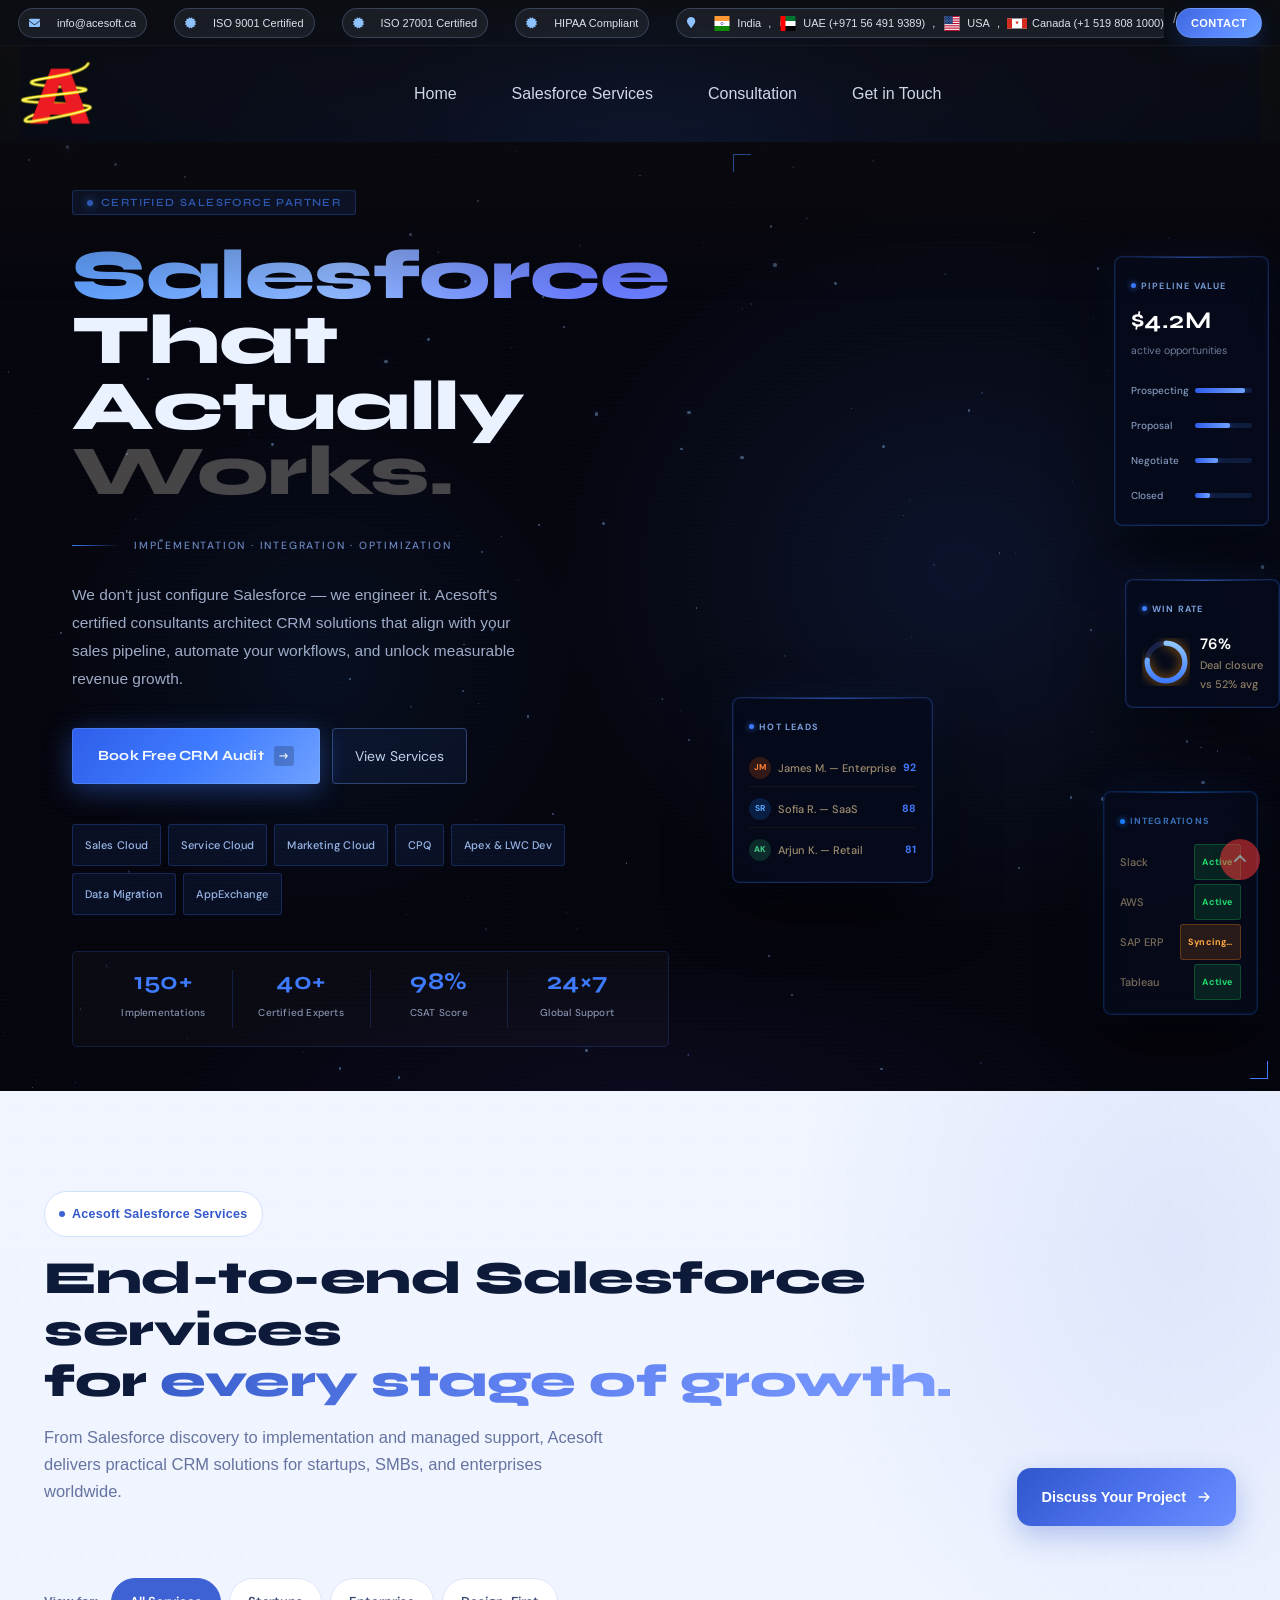
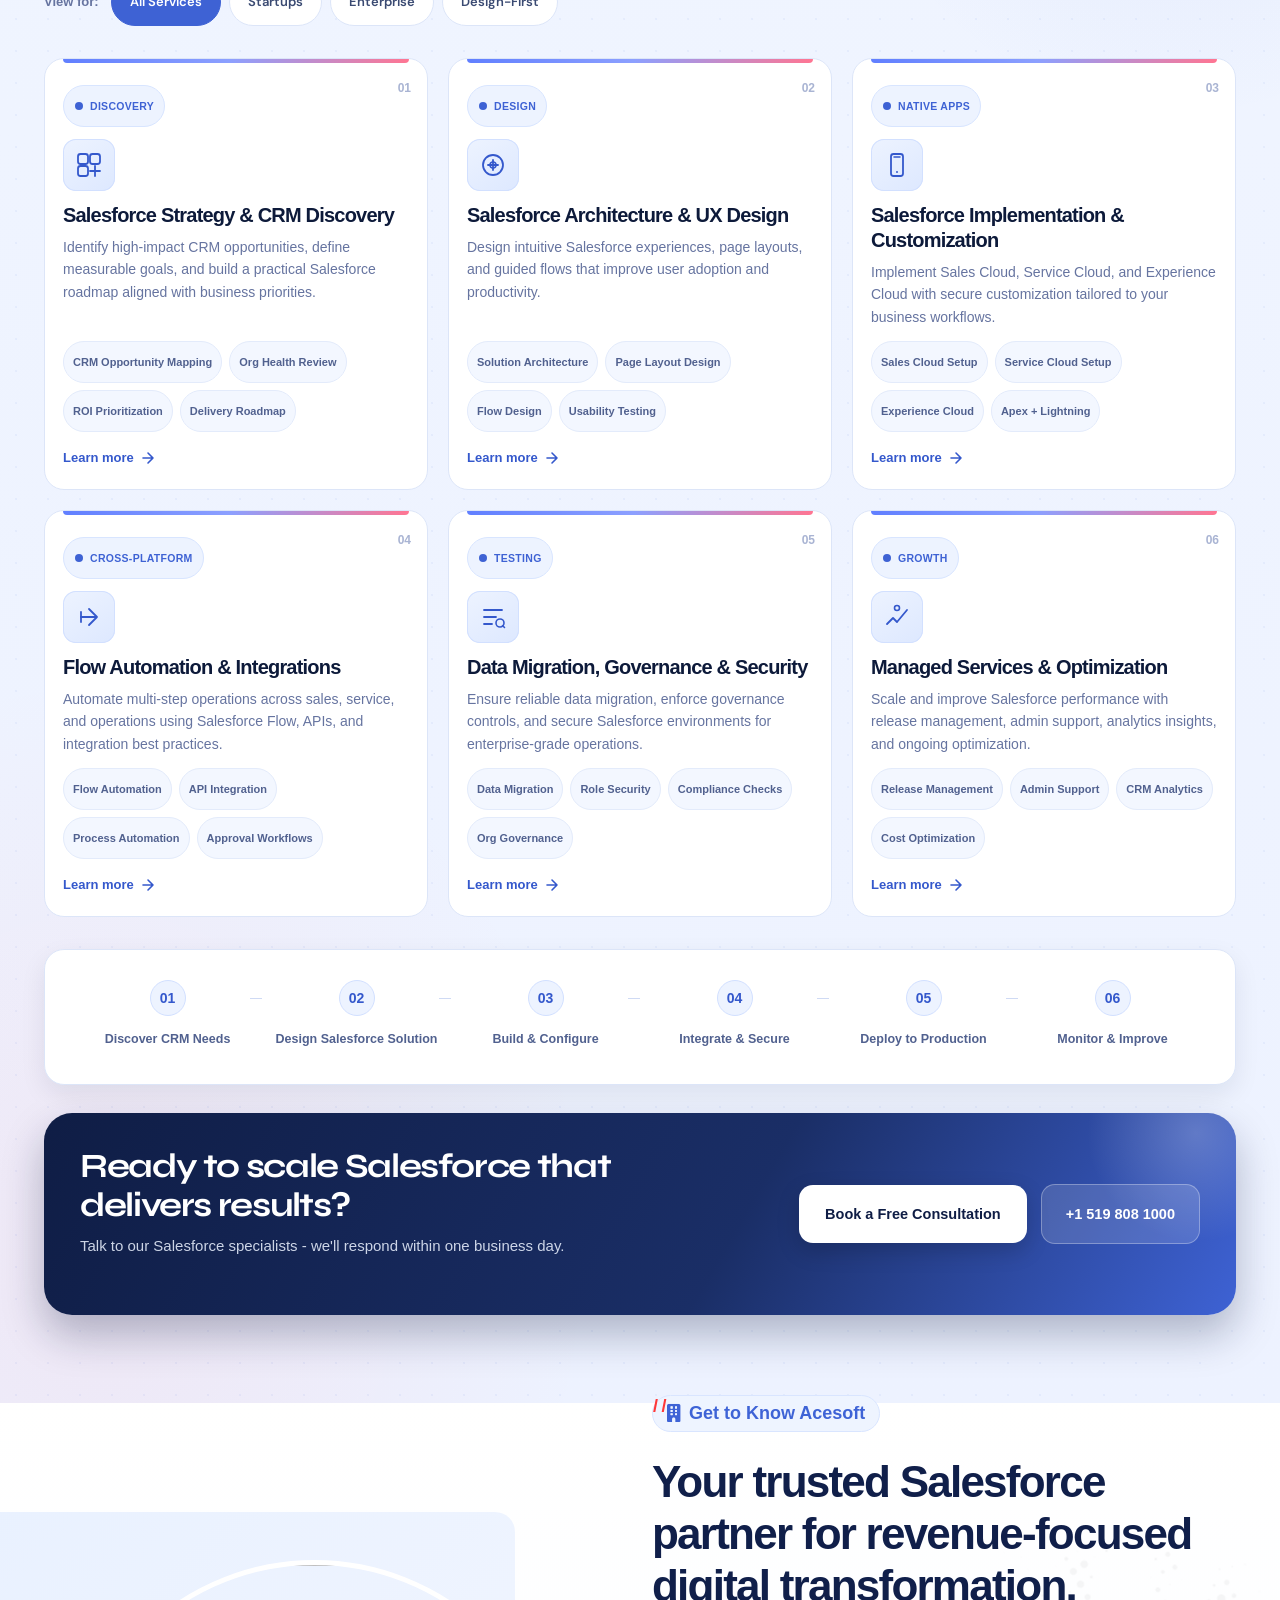
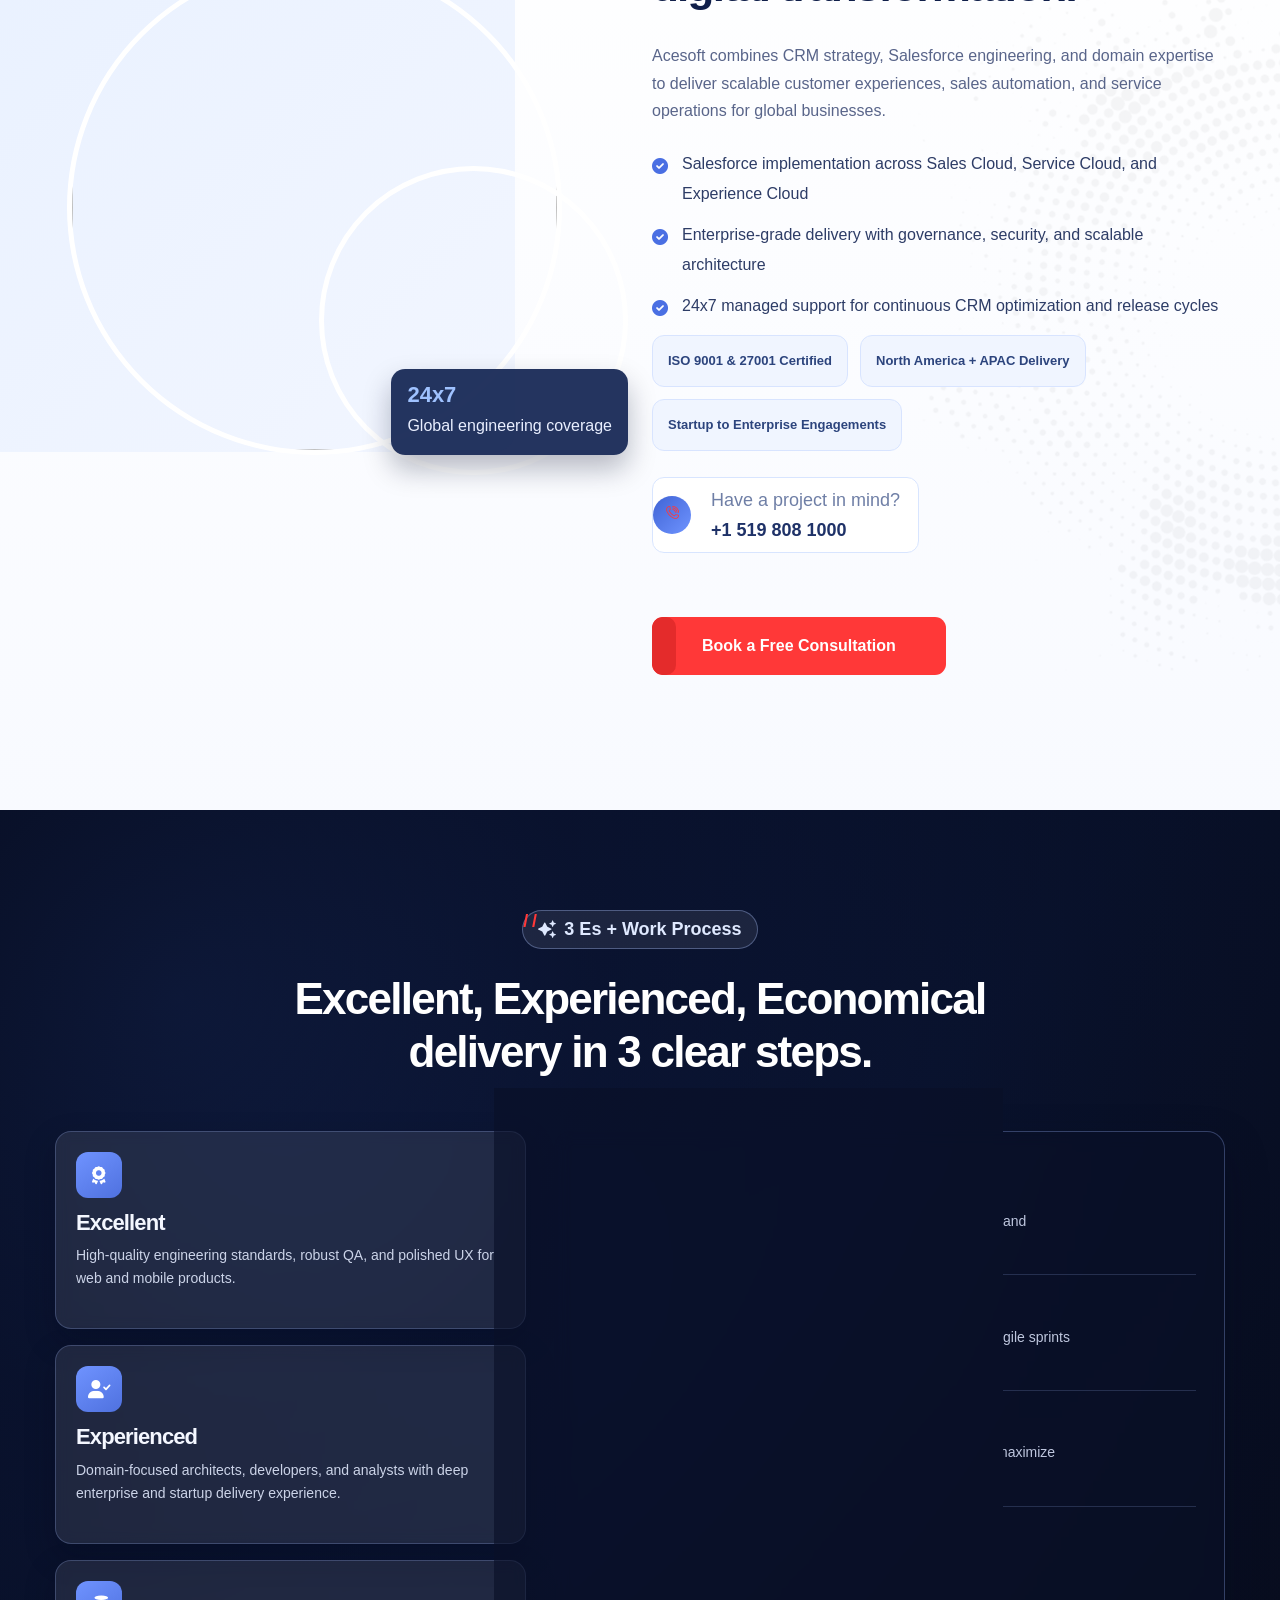
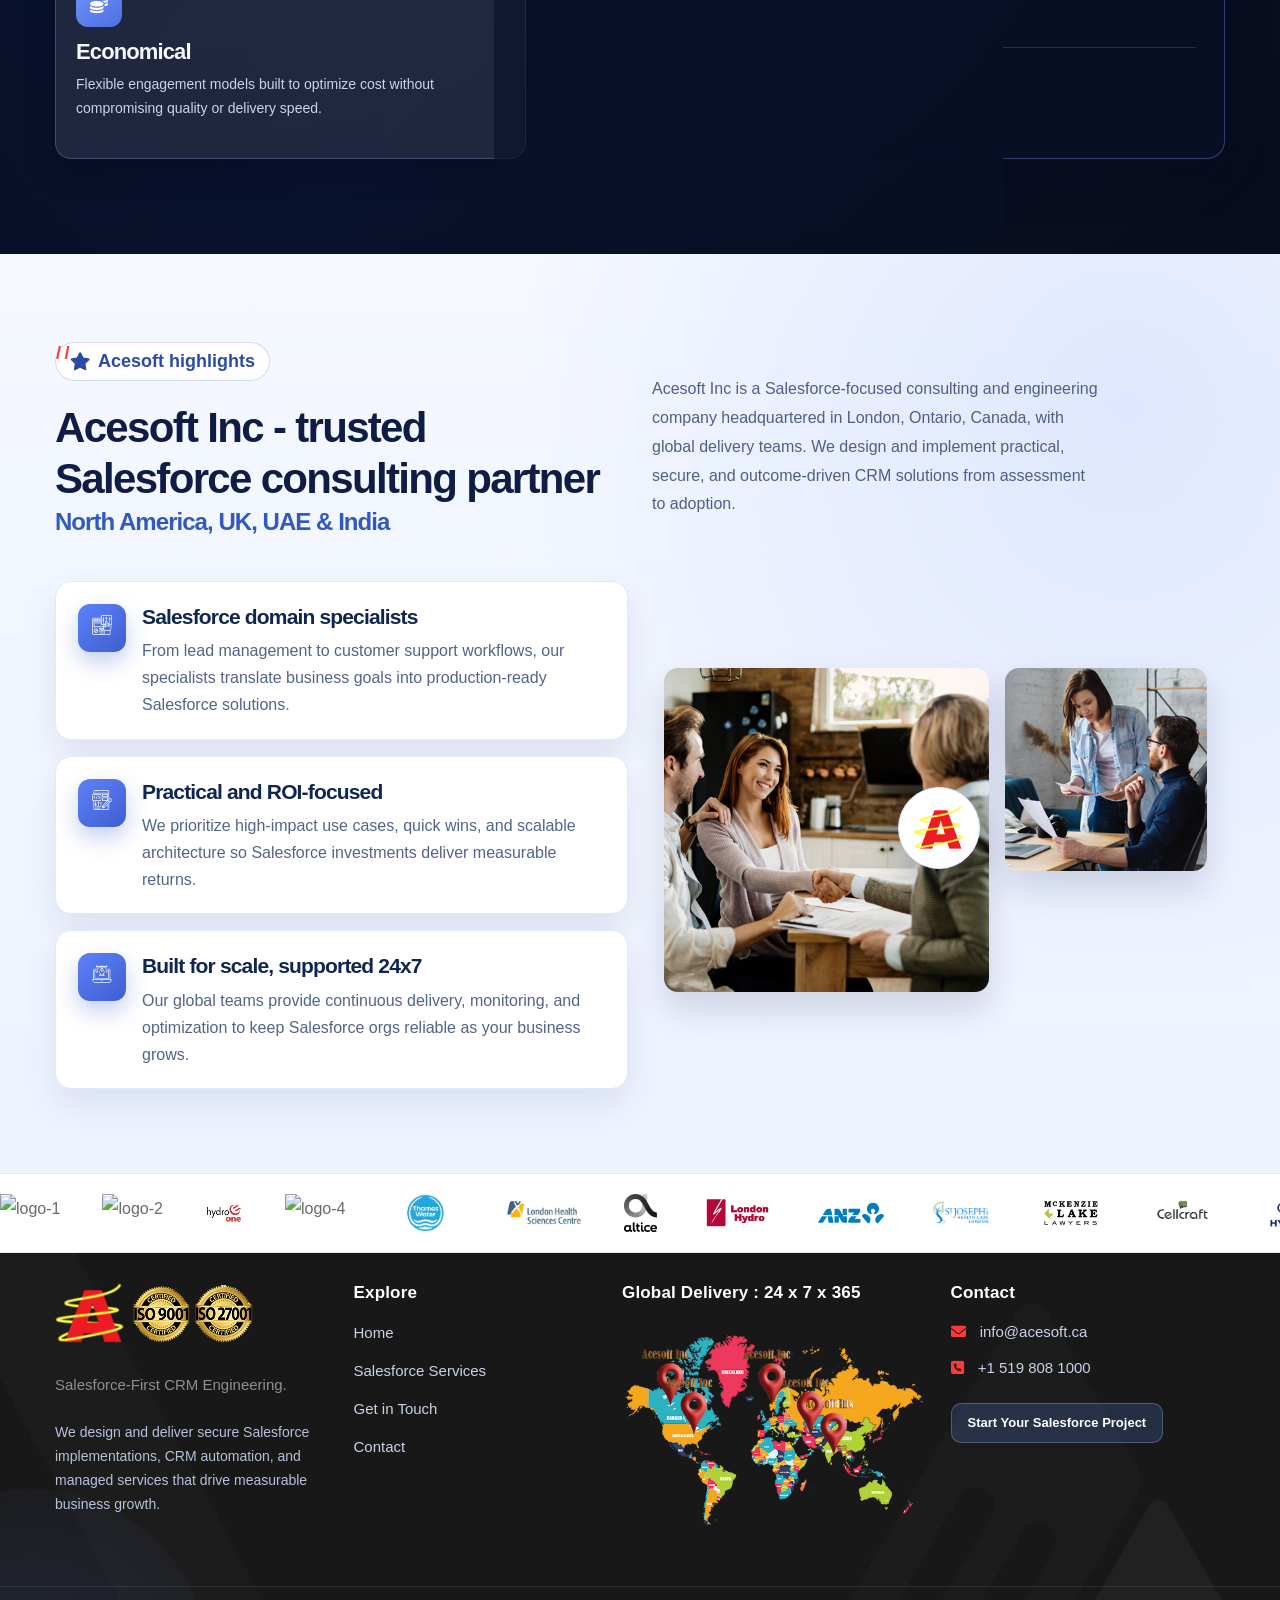
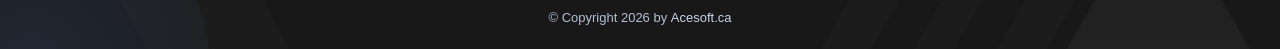
==== index.html @ 4dba6aa0 "first push" ====
<!DOCTYPE html>
<html lang="en">

<head>
	<meta charset="utf-8">
	<title>Acesoft Inc | Salesforce Consulting, CRM Implementation & Managed Services</title>
	<!-- Stylesheets -->
	<link href="css/bootstrap.min.css" rel="stylesheet">
	<link href="css/style.css" rel="stylesheet">
	<link href="css/responsive.css" rel="stylesheet">
	<link href="css/footer-component.css" rel="stylesheet">
	<link rel="preconnect" href="https://fonts.googleapis.com">
	<link href="https://fonts.googleapis.com/css2?family=Syne:wght@400;600;700;800&family=DM+Sans:ital,opsz,wght@0,9..40,300;0,9..40,400;0,9..40,500;1,9..40,300&display=swap" rel="stylesheet">

	<link rel="shortcut icon" href="images/logo-2.png" type="image/x-icon">
	<link rel="icon" href="images/logo-2.png" type="image/x-icon">

	<!-- Responsive -->
	<meta http-equiv="X-UA-Compatible" content="IE=edge">
	<meta name="viewport" content="width=device-width, initial-scale=1.0, maximum-scale=1.0, user-scalable=0">
	<!--[if lt IE 9]><script src="https://cdnjs.cloudflare.com/ajax/libs/html5shiv/3.7.3/html5shiv.js"></script><![endif]-->
	<!--[if lt IE 9]><script src="js/respond.js"></script><![endif]-->
	<style>
		.flag-icon {
			display: inline-block;
			vertical-align: middle;
			width: 20px;
			height: 15px;
			margin-right: 5px;
		}

		.country {
			display: inline-flex;
			align-items: center;
			white-space: nowrap;
		}

		.acesoft-hero {
			position: relative;
			overflow: hidden;
			min-height: 680px;
			background:
				radial-gradient(circle at 15% 12%, #23429f 0%, #101b43 34%, #070d21 66%, #040812 100%);
		}

		.acesoft-hero:before {
			display: none !important;
		}

		.acesoft-hero .hero-overlay {
			position: absolute;
			inset: 0;
			background: linear-gradient(120deg, rgba(5, 10, 26, 0.84) 4%, rgba(6, 13, 30, 0.48) 46%, rgba(8, 12, 23, 0.9) 100%);
			pointer-events: none;
		}

		.acesoft-hero .hero-overlay:before,
		.acesoft-hero .hero-overlay:after {
			content: "";
			position: absolute;
			width: 420px;
			height: 420px;
			border-radius: 50%;
			filter: blur(70px);
			opacity: 0.35;
		}

		.acesoft-hero .hero-overlay:before {
			top: -140px;
			left: -90px;
			background: #3e7bff;
		}

		.acesoft-hero .hero-overlay:after {
			right: -130px;
			bottom: -190px;
			background: #ff4f77;
			opacity: 0.28;
		}

		#hero3d-canvas {
			position: absolute;
			inset: 0;
			width: 100%;
			height: 100%;
			display: block;
		}

		.acesoft-hero .auto-container {
			position: relative;
			z-index: 2;
			padding-top: 72px;
			padding-bottom: 90px;
		}

		.main-header.header-style-one .main-box {
			background: rgba(8, 12, 24, 0.46);
			/* border: 1px solid rgba(255, 255, 255, 0.1); */
			backdrop-filter: blur(8px);
		}

		.main-header.header-style-one {
			position: relative;
			background: radial-gradient(circle at 50% 0%, #23429f 0%, #101b43 40%, #070d21 80%, #040812 100%);
			z-index: 20;
		}

		.main-header.header-style-one .logo-box {
			padding: 14px 0;
		}

		.main-header.header-style-one .logo img {
			max-height: 66px;
			width: auto;
		}

		.main-header.header-style-one .main-box {
			min-height: 96px;
		}

		.main-header.header-style-one .main-menu .navigation>li>a {
			color: rgba(230, 238, 255, 0.9);
		}

		.main-header.header-style-one .main-menu .navigation>li:hover>a,
		.main-header.header-style-one .main-menu .navigation>li.current>a {
			color: #ffffff;
		}

		.sticky-header {
			background: #ffffff;
			border-bottom: 1px solid #e8edf7;
		}

		.sticky-header .logo img {
			max-height: 52px;
			width: auto;
		}

		.sticky-header .main-menu .navigation>li>a {
			color: #1a2444 !important;
		}

		.sticky-header .main-menu .navigation>li.dropdown>a:after {
			color: #1a2444;
		}

		.sticky-header .main-menu .navigation>li.current>a,
		.sticky-header .main-menu .navigation>li:hover>a {
			color: #ff4b63 !important;
		}
		.header-top {
			background: rgba(8, 12, 24, 0.42);
			backdrop-filter: blur(8px);
			box-shadow: inset 0 -1px 0 rgba(255, 255, 255, 0.04);
		}
		.header-top .inner-container {
			min-height: 46px;
			margin: 0 auto;
			padding: 0 18px;
			display: flex;
			align-items: center;
			justify-content: space-between;
			gap: 12px;
		}
		.header-top .top-left {
			display: flex;
			align-items: center;
			flex: 1 1 auto;
			min-width: 0;
			overflow: hidden;
		}
		.header-top .top-right {
			display: flex;
			align-items: center;
			flex: 0 0 auto;
			margin-left: auto;
		}
		.header-top .top-left .list-style-one {
			display: flex;
			align-items: center;
			gap: 7px;
			margin: 0;
			padding: 0;
			list-style: none;
			flex-wrap: nowrap;
			overflow: hidden;
			text-overflow: ellipsis;
		}
		.header-top .top-left .list-style-one li {
			display: inline-flex;
			align-items: center;
			gap: 7px;
			height: 30px;
			padding: 0 10px;
			border-radius: 999px;
			background: rgba(255, 255, 255, 0.07);
			border: 1px solid rgba(150, 186, 255, 0.24);
			color: rgba(236, 244, 255, 0.92);
			font-size: 11px;
			line-height: 1;
			white-space: nowrap;
			backdrop-filter: blur(5px);
		}
		.header-top .top-left .list-style-one li i {
			color: #8dc2ff;
			font-size: 11px;
		}
		.header-top .top-left .list-style-one li a {
			color: inherit;
			text-decoration: none;
		}
		.header-top .top-left .list-style-one li a:hover {
			color: #ffffff;
			text-decoration: underline;
		}
		.header-top .top-right .useful-links {
			margin: 0;
			padding: 0;
			list-style: none;
			display: flex;
			align-items: center;
		}
		.header-top .top-right .useful-links li a {
			display: inline-flex;
			align-items: center;
			justify-content: center;
			height: 30px;
			padding: 0 14px;
			border-radius: 999px;
			font-size: 11px;
			font-weight: 700;
			letter-spacing: 0.04em;
			text-transform: uppercase;
			color: #ffffff;
			border: 1px solid rgba(143, 186, 255, 0.38);
			background: linear-gradient(135deg, #3d67dd 0%, #5a86ff 55%, #67a0ff 100%);
			box-shadow: 0 8px 20px rgba(28, 74, 170, 0.34);
			transition: transform .2s ease, box-shadow .2s ease, opacity .2s ease;
		}
		.header-top .top-right .useful-links li a:hover {
			transform: translateY(-1px);
			opacity: 0.95;
			box-shadow: 0 10px 24px rgba(36, 102, 220, 0.38);
		}

		.acesoft-hero .hero-subtitle {
			display: inline-flex;
			align-items: center;
			gap: 8px;
			padding: 7px 16px;
			margin-bottom: 18px;
			border-radius: 999px;
			background: rgba(255, 255, 255, 0.1);
			border: 1px solid rgba(255, 255, 255, 0.28);
			color: #f1f5ff;
			font-weight: 600;
			font-size: 13px;
			letter-spacing: 0.3px;
		}

		.acesoft-hero .content-box .title,
		.acesoft-hero .content-box h1.title {
			color: #f7f9ff !important;
			font-size: 58px;
			line-height: 1.05;
			letter-spacing: -1px;
			margin-bottom: 16px;
			text-shadow: 0 10px 30px rgba(0, 0, 0, 0.36);
		}

		.acesoft-hero .title .accent-word {
			background: linear-gradient(90deg, #8ec7ff 0%, #c8d7ff 52%, #ffffff 100%);
			-webkit-background-clip: text;
			background-clip: text;
			-webkit-text-fill-color: transparent;
		}

		.acesoft-hero .hero-description {
			color: rgba(230, 238, 255, 0.9);
			font-size: 18px;
			line-height: 1.6;
			max-width: 560px;
			margin-bottom: 28px;
		}

		.acesoft-hero .theme-btn.btn-style-one {
			border-radius: 12px;
			background: linear-gradient(135deg, #ff3c4f 0%, #ff5f62 52%, #ff7868 100%);
			border: 1px solid rgba(255, 255, 255, 0.2);
			box-shadow: 0 12px 28px rgba(255, 68, 87, 0.35);
		}

		.acesoft-hero .theme-btn.btn-style-one:hover {
			transform: translateY(-2px);
			box-shadow: 0 16px 30px rgba(255, 68, 87, 0.42);
		}

		.acesoft-hero .theme-btn.btn-style-one .btn-title {
			color: #ffffff;
		}

		.acesoft-hero .btn-box {
			display: flex;
			gap: 14px;
			flex-wrap: wrap;
			margin-bottom: 26px;
		}

		.acesoft-hero .btn-style-ghost {
			display: inline-flex;
			align-items: center;
			justify-content: center;
			padding: 14px 24px;
			border-radius: 10px;
			color: #f2f6ff;
			border: 1px solid rgba(140, 177, 255, 0.45);
			background: rgba(35, 72, 160, 0.22);
			transition: all 0.25s ease;
		}

		.acesoft-hero .btn-style-ghost:hover {
			background: rgba(56, 103, 219, 0.35);
			color: #fff;
			transform: translateY(-2px);
		}

		.acesoft-hero .hero-tags {
			display: flex;
			flex-wrap: wrap;
			gap: 10px;
		}

		.acesoft-hero .hero-tags span {
			padding: 7px 14px;
			border-radius: 999px;
			background: rgba(255, 255, 255, 0.08);
			border: 1px solid rgba(255, 255, 255, 0.2);
			color: rgba(240, 246, 255, 0.96);
			font-size: 12px;
			letter-spacing: 0.2px;
		}

		.acesoft-hero .hero-visual {
			position: relative;
			min-height: 470px;
			display: flex;
			align-items: center;
			justify-content: center;
		}

		.acesoft-hero .phone-shell {
			width: 280px;
			height: 560px;
			border-radius: 38px;
			padding: 12px;
			background: linear-gradient(160deg, #2d4da6 0%, #1b2e67 45%, #0f1736 100%);
			border: 1px solid rgba(145, 178, 255, 0.34);
			box-shadow: 0 34px 82px rgba(4, 8, 22, 0.64);
			transform-style: preserve-3d;
			transform: perspective(1000px) rotateX(var(--rx, 0deg)) rotateY(var(--ry, 0deg));
			transition: transform 0.15s ease-out;
		}

		.acesoft-hero .phone-screen {
			width: 100%;
			height: 100%;
			border-radius: 30px;
			overflow: hidden;
			background: #0f1736;
			display: flex;
			align-items: center;
			justify-content: center;
		}

		.acesoft-hero .phone-screen img {
			width: 100%;
			height: 100%;
			object-fit: cover;
		}

		.acesoft-hero .floating-card {
			position: absolute;
			padding: 12px 16px;
			border-radius: 14px;
			background: rgba(14, 26, 58, 0.62);
			border: 1px solid rgba(152, 184, 255, 0.28);
			backdrop-filter: blur(7px);
			color: #eff4ff;
			font-size: 13px;
			box-shadow: 0 12px 34px rgba(0, 0, 0, 0.28);
			animation: floatUpDown 4s ease-in-out infinite;
		}

		.acesoft-hero .floating-card strong {
			display: block;
			font-size: 22px;
			line-height: 1.1;
			margin-bottom: 3px;
			color: #83b8ff;
		}

		.acesoft-hero .card-one {
			left: -6px;
			top: 45px;
		}

		.acesoft-hero .card-two {
			right: -5px;
			bottom: 72px;
			animation-delay: 0.7s;
		}

		@keyframes floatUpDown {
			0% {
				transform: translateY(0px);
			}

			50% {
				transform: translateY(-10px);
			}

			100% {
				transform: translateY(0px);
			}
		}

		@media (max-width: 991px) {
			.acesoft-hero {
				min-height: auto;
			}

			.main-header.header-style-one .main-box {
				background: transparent;
				border: 0;
				backdrop-filter: none;
			}

			.main-header.header-style-one .logo img {
				max-height: 56px;
			}

			.acesoft-hero .auto-container {
				padding-top: 56px;
				padding-bottom: 55px;
			}

			.acesoft-hero .title {
				font-size: 41px;
			}

			.acesoft-hero .hero-visual {
				margin-top: 40px;
				min-height: 390px;
			}

			.acesoft-hero .phone-shell {
				width: 230px;
				height: 460px;
			}

			.acesoft-hero .card-one {
				left: 8px;
			}

			.acesoft-hero .card-two {
				right: 8px;
			}
		}

		@media (max-width: 576px) {
			.acesoft-hero .title {
				font-size: 33px;
			}

			.acesoft-hero .hero-description {
				font-size: 15px;
			}

			.acesoft-hero .phone-shell {
				width: 200px;
				height: 410px;
			}
		}
		@media (max-width: 767px) {
			.header-top .inner-container {
				min-height: 40px;
				padding: 0 12px;
				gap: 8px;
			}
			.header-top .top-left .list-style-one li:nth-child(4) {
				display: none;
			}
			.header-top .top-left .list-style-one li {
				height: 28px;
				font-size: 10px;
				padding: 0 8px;
			}
			.header-top .top-right .useful-links li a {
				height: 28px;
				font-size: 10px;
				padding: 0 10px;
			}
			.header-top .top-left { overflow: hidden; }
		}
		@media (max-width: 500px) {
			.header-top .top-left .list-style-one li:nth-child(2),
			.header-top .top-left .list-style-one li:nth-child(3) {
				display: none;
			}
		}

		.acesoft-ai-hero {
			position: relative;
			min-height: 720px;
			overflow: hidden;
			display: flex;
			align-items: center;
			background: #040c22;
		}

		.acesoft-ai-hero::before {
			content: '';
			position: absolute;
			inset: 0;
			background:
				radial-gradient(ellipse 70% 60% at 10% 20%, rgba(28, 60, 160, 0.55) 0%, transparent 65%),
				radial-gradient(ellipse 50% 50% at 90% 80%, rgba(80, 20, 180, 0.22) 0%, transparent 55%),
				radial-gradient(ellipse 80% 40% at 50% 110%, rgba(0, 180, 255, 0.1) 0%, transparent 60%),
				#040c22;
			pointer-events: none;
		}

		.acesoft-ai-hero::after {
			content: '';
			position: absolute;
			inset: 0;
			background-image: url("data:image/svg+xml,%3Csvg viewBox='0 0 256 256' xmlns='http://www.w3.org/2000/svg'%3E%3Cfilter id='n'%3E%3CfeTurbulence type='fractalNoise' baseFrequency='0.9' numOctaves='4' stitchTiles='stitch'/%3E%3C/filter%3E%3Crect width='100%25' height='100%25' filter='url(%23n)' opacity='0.04'/%3E%3C/svg%3E");
			background-size: 180px;
			opacity: 0.45;
			pointer-events: none;
			mix-blend-mode: overlay;
		}

		#ai-banner-canvas {
			position: absolute;
			inset: 0;
			width: 100%;
			height: 100%;
			display: block;
			z-index: 1;
		}

		.hero-container {
			position: relative;
			z-index: 3;
			width: 100%;
			max-width: 1260px;
			margin: 0 auto;
			padding: 90px 40px 90px;
			display: grid;
			grid-template-columns: 1fr 1fr;
			gap: 48px;
			align-items: center;
		}

		.hero-content {
			display: flex;
			flex-direction: column;
			gap: 0;
		}

		.hero-eyebrow {
			display: inline-flex;
			align-items: center;
			gap: 8px;
			padding: 7px 14px 7px 10px;
			border-radius: 999px;
			border: 1px solid rgba(80, 150, 255, 0.35);
			background: rgba(30, 60, 140, 0.35);
			backdrop-filter: blur(6px);
			color: #a8d0ff;
			font-size: 12.5px;
			font-weight: 500;
			letter-spacing: 0.2px;
			margin-bottom: 26px;
			width: fit-content;
			animation: fadeSlideUp 0.7s ease both;
		}

		.eyebrow-dot {
			width: 7px;
			height: 7px;
			border-radius: 50%;
			background: #4af;
			box-shadow: 0 0 8px #4af;
			flex-shrink: 0;
			animation: blink 2s infinite;
		}

		@keyframes blink {

			0%,
			100% {
				opacity: 1;
			}

			50% {
				opacity: 0.35;
			}
		}

		.hero-headline {
			font-family: 'Syne', sans-serif;
			font-size: clamp(36px, 4.5vw, 58px);
			font-weight: 800;
			line-height: 1.04;
			letter-spacing: -1.5px;
			color: #f0f6ff;
			margin-bottom: 22px;
			animation: fadeSlideUp 0.7s 0.1s ease both;
		}

		.hero-headline .word-gradient {
			background: linear-gradient(95deg, #5ab4ff 0%, #a78bfa 45%, #38cfff 100%);
			-webkit-background-clip: text;
			background-clip: text;
			-webkit-text-fill-color: transparent;
		}

		.hero-headline .word-outline {
			-webkit-text-stroke: 1.5px rgba(140, 190, 255, 0.55);
			color: transparent;
		}

		.hero-desc {
			font-size: 16.5px;
			line-height: 1.72;
			color: rgba(200, 220, 255, 0.78);
			max-width: 500px;
			margin-bottom: 32px;
			font-weight: 300;
			animation: fadeSlideUp 0.7s 0.18s ease both;
		}

		.hero-cta-row {
			display: flex;
			align-items: center;
			gap: 14px;
			flex-wrap: wrap;
			margin-bottom: 36px;
			animation: fadeSlideUp 0.7s 0.26s ease both;
		}

		.btn-primary {
			display: inline-flex;
			align-items: center;
			gap: 8px;
			padding: 14px 26px;
			border-radius: 12px;
			background: linear-gradient(135deg, #2563eb 0%, #3b82f6 52%, #60a5fa 100%);
			color: #fff;
			font-family: 'DM Sans', sans-serif;
			font-size: 15px;
			font-weight: 500;
			box-shadow: 0 8px 28px rgba(37, 99, 235, 0.42), 0 0 0 1px rgba(255, 255, 255, 0.1) inset;
			transition: all 0.25s ease;
			white-space: nowrap;
		}

		.btn-primary:hover {
			transform: translateY(-2px);
			box-shadow: 0 14px 36px rgba(37, 99, 235, 0.52);
			color: #fff;
		}

		.btn-primary .btn-arrow {
			width: 18px;
			height: 18px;
			border-radius: 50%;
			background: rgba(255, 255, 255, 0.22);
			display: inline-flex;
			align-items: center;
			justify-content: center;
			font-size: 11px;
			transition: transform 0.2s ease;
		}

		.btn-primary:hover .btn-arrow {
			transform: translateX(3px);
		}

		.btn-ghost {
			display: inline-flex;
			align-items: center;
			gap: 8px;
			padding: 13px 22px;
			border-radius: 12px;
			border: 1px solid rgba(120, 170, 255, 0.3);
			background: rgba(30, 55, 130, 0.22);
			color: rgba(200, 225, 255, 0.9);
			font-family: 'DM Sans', sans-serif;
			font-size: 15px;
			font-weight: 400;
			transition: all 0.25s ease;
			backdrop-filter: blur(4px);
			white-space: nowrap;
		}

		.btn-ghost:hover {
			background: rgba(50, 90, 200, 0.32);
			border-color: rgba(150, 200, 255, 0.5);
			color: #fff;
			transform: translateY(-2px);
		}

		.hero-pills {
			display: flex;
			flex-wrap: wrap;
			gap: 9px;
			animation: fadeSlideUp 0.7s 0.34s ease both;
		}

		.pill {
			padding: 6px 13px;
			border-radius: 999px;
			font-size: 12px;
			font-weight: 400;
			color: rgba(185, 215, 255, 0.88);
			border: 1px solid rgba(100, 160, 255, 0.22);
			background: rgba(20, 45, 110, 0.35);
			backdrop-filter: blur(4px);
			letter-spacing: 0.1px;
		}

		.hero-trust {
			display: flex;
			align-items: center;
			gap: 20px;
			margin-top: 28px;
			padding-top: 24px;
			border-top: 1px solid rgba(80, 120, 200, 0.18);
			animation: fadeSlideUp 0.7s 0.42s ease both;
		}

		.trust-stat {
			display: flex;
			flex-direction: column;
		}

		.trust-num {
			font-family: 'Syne', sans-serif;
			font-size: 22px;
			font-weight: 700;
			color: #fff;
			line-height: 1.1;
		}

		.trust-label {
			font-size: 11px;
			color: rgba(160, 195, 255, 0.65);
			margin-top: 2px;
		}

		.trust-div {
			width: 1px;
			height: 36px;
			background: rgba(100, 150, 255, 0.2);
		}

		.trust-iso {
			display: flex;
			align-items: center;
			gap: 6px;
			font-size: 11.5px;
			color: rgba(160, 200, 255, 0.7);
		}

		.iso-badge {
			width: 28px;
			height: 28px;
			border-radius: 6px;
			background: rgba(30, 60, 140, 0.55);
			border: 1px solid rgba(80, 140, 255, 0.3);
			display: inline-flex;
			align-items: center;
			justify-content: center;
			font-size: 8px;
			font-weight: 700;
			color: #88bbff;
			letter-spacing: 0.2px;
		}

		.hero-visual-col {
			position: relative;
			height: 520px;
			display: flex;
			align-items: center;
			justify-content: center;
			animation: fadeSlideUp 0.8s 0.15s ease both;
		}

		.ai-orb-wrap {
			position: relative;
			width: 100%;
			height: 100%;
		}

		.hpanel {
			position: absolute;
			padding: 13px 16px;
			border-radius: 16px;
			background: rgba(5, 14, 48, 0.78);
			border: 1px solid rgba(80, 150, 255, 0.28);
			backdrop-filter: blur(12px);
			box-shadow:
				0 0 0 1px rgba(60, 120, 255, 0.1) inset,
				0 20px 48px rgba(0, 0, 0, 0.45),
				0 0 30px rgba(40, 100, 255, 0.08);
			color: #deeeff;
			font-size: 12.5px;
			z-index: 5;
			min-width: 154px;
		}

		.hpanel::before {
			content: '';
			position: absolute;
			top: 0;
			left: 20px;
			right: 20px;
			height: 1px;
			background: linear-gradient(90deg, transparent, rgba(100, 180, 255, 0.55), transparent);
			border-radius: 0 0 1px 1px;
		}

		.hp-analytics {
			top: 28px;
			left: 0;
			animation: hpFloat 5s 0s ease-in-out infinite;
		}

		.hp-workflow {
			top: 28px;
			right: 0;
			animation: hpFloat 5s 0.9s ease-in-out infinite;
		}

		.hp-model {
			bottom: 72px;
			left: 0;
			animation: hpFloat 5s 1.6s ease-in-out infinite;
		}

		.hp-realtime {
			bottom: 72px;
			right: 0;
			animation: hpFloat 5s 0.4s ease-in-out infinite;
		}

		@keyframes hpFloat {

			0%,
			100% {
				transform: translateY(0);
			}

			50% {
				transform: translateY(-10px);
			}
		}

		.hp-label {
			font-size: 9.5px;
			font-weight: 600;
			letter-spacing: 0.9px;
			text-transform: uppercase;
			color: rgba(100, 170, 255, 0.8);
			margin-bottom: 8px;
			display: flex;
			align-items: center;
			gap: 6px;
		}

		.hp-dot {
			width: 6px;
			height: 6px;
			border-radius: 50%;
			background: #4af;
			box-shadow: 0 0 7px #4af;
			flex-shrink: 0;
			animation: blink 2s infinite;
		}

		.hp-val {
			font-family: 'Syne', sans-serif;
			font-size: 24px;
			font-weight: 700;
			color: #fff;
			line-height: 1.05;
			margin-bottom: 3px;
			letter-spacing: -0.5px;
		}

		.hp-sub {
			font-size: 11px;
			color: rgba(160, 200, 255, 0.6);
			font-weight: 300;
		}

		.sparkline {
			display: flex;
			align-items: flex-end;
			gap: 3px;
			height: 24px;
			margin-top: 9px;
		}

		.sp-bar {
			flex: 1;
			border-radius: 2px 2px 0 0;
			background: rgba(60, 120, 255, 0.28);
			transition: height 0.5s ease;
		}

		.sp-bar.hi {
			background: linear-gradient(180deg, #6ab4ff, #2a6fdd);
		}

		.flow-list {
			display: flex;
			flex-direction: column;
			gap: 6px;
			margin-top: 7px;
		}

		.flow-row {
			display: flex;
			align-items: center;
			gap: 8px;
			font-size: 11.5px;
			color: rgba(190, 220, 255, 0.82);
		}

		.fd {
			width: 8px;
			height: 8px;
			border-radius: 50%;
			flex-shrink: 0;
		}

		.fd-done {
			background: #22dd88;
			box-shadow: 0 0 7px #22dd88;
		}

		.fd-run {
			background: #4ab4ff;
			box-shadow: 0 0 7px #4ab4ff;
			animation: blink 1.4s infinite;
		}

		.fd-wait {
			background: rgba(255, 255, 255, 0.2);
		}

		.ring-wrap {
			display: flex;
			align-items: center;
			gap: 11px;
			margin-top: 7px;
		}

		.acc-svg {
			width: 44px;
			height: 44px;
			flex-shrink: 0;
			transform: rotate(-90deg);
		}

		.r-bg {
			fill: none;
			stroke: rgba(60, 100, 200, 0.28);
			stroke-width: 4.5;
		}

		.r-val {
			fill: none;
			stroke: #5ab4ff;
			stroke-width: 4.5;
			stroke-linecap: round;
			stroke-dasharray: 113.1;
			stroke-dashoffset: 10.5;
			filter: drop-shadow(0 0 4px rgba(90, 180, 255, 0.8));
		}

		.ring-info {
			font-size: 11.5px;
			color: rgba(180, 215, 255, 0.78);
			line-height: 1.6;
		}

		.ring-info strong {
			display: block;
			font-size: 15px;
			color: #fff;
			font-weight: 600;
		}

		.rt-rows {
			display: flex;
			flex-direction: column;
			gap: 5px;
			margin-top: 7px;
		}

		.rt-row-item {
			display: flex;
			justify-content: space-between;
			align-items: center;
			font-size: 11.5px;
		}

		.rt-k {
			color: rgba(150, 195, 255, 0.65);
		}

		.rt-v {
			color: #fff;
			font-weight: 500;
		}

		.live-badge {
			display: inline-block;
			font-size: 8.5px;
			font-weight: 700;
			letter-spacing: 0.4px;
			padding: 2px 6px;
			border-radius: 99px;
			background: rgba(255, 70, 100, 0.2);
			color: #ff7090;
			border: 1px solid rgba(255, 70, 100, 0.35);
			margin-left: 5px;
			vertical-align: middle;
			animation: blink 1.5s infinite;
		}

		.up-badge {
			font-size: 9px;
			padding: 2px 5px;
			border-radius: 99px;
			background: rgba(30, 210, 120, 0.18);
			color: #22dd88;
			border: 1px solid rgba(30, 210, 120, 0.3);
			margin-left: 4px;
		}

		.orbit-ring {
			position: absolute;
			top: 50%;
			left: 50%;
			border-radius: 50%;
			border: 1px solid rgba(80, 150, 255, 0.18);
			transform: translate(-50%, -50%) rotateX(70deg);
			pointer-events: none;
			animation: spinOrbit linear infinite;
		}

		.orbit-1 {
			width: 220px;
			height: 220px;
			animation-duration: 8s;
			border-color: rgba(80, 160, 255, 0.22);
		}

		.orbit-2 {
			width: 310px;
			height: 310px;
			animation-duration: 13s;
			animation-direction: reverse;
			border-color: rgba(120, 80, 255, 0.16);
		}

		.orbit-3 {
			width: 390px;
			height: 390px;
			animation-duration: 20s;
			border-color: rgba(60, 130, 255, 0.10);
		}

		@keyframes spinOrbit {
			to {
				transform: translate(-50%, -50%) rotateX(70deg) rotateZ(360deg);
			}
		}

		.orbit-dot {
			position: absolute;
			width: 8px;
			height: 8px;
			border-radius: 50%;
			top: -4px;
			left: 50%;
			transform: translateX(-50%);
		}

		.orbit-1 .orbit-dot {
			background: #4ab4ff;
			box-shadow: 0 0 10px #4ab4ff;
		}

		.orbit-2 .orbit-dot {
			background: #a78bfa;
			box-shadow: 0 0 10px #a78bfa;
		}

		.orbit-3 .orbit-dot {
			background: #38cfff;
			box-shadow: 0 0 10px #38cfff;
		}

		.orb-glow {
			position: absolute;
			top: 50%;
			left: 50%;
			transform: translate(-50%, -50%);
			width: 200px;
			height: 200px;
			border-radius: 50%;
			background: radial-gradient(circle, rgba(50, 110, 255, 0.3) 0%, rgba(80, 60, 200, 0.12) 45%, transparent 70%);
			pointer-events: none;
			animation: hpFloat 4s ease-in-out infinite;
		}

		#ai-orb-canvas {
			position: absolute;
			top: 50%;
			left: 50%;
			transform: translate(-50%, -50%);
			width: 260px !important;
			height: 260px !important;
			pointer-events: none;
			z-index: 4;
		}

		@keyframes fadeSlideUp {
			from {
				opacity: 0;
				transform: translateY(22px);
			}

			to {
				opacity: 1;
				transform: translateY(0);
			}
		}

		@media (max-width: 991px) {
			.acesoft-ai-hero {
				min-height: auto;
			}

			.hero-container {
				grid-template-columns: 1fr;
				padding: 60px 28px 56px;
				gap: 40px;
			}

			.hero-visual-col {
				height: 440px;
			}

			.hp-analytics {
				left: -4px;
			}

			.hp-workflow {
				right: -4px;
			}

			.hp-model {
				left: -4px;
			}

			.hp-realtime {
				right: -4px;
			}
		}

		@media (max-width: 600px) {
			.hero-headline {
				letter-spacing: -0.8px;
			}

			.hero-visual-col {
				height: 380px;
			}

			.hpanel {
				padding: 10px 12px;
				min-width: 132px;
			}

			.hp-val {
				font-size: 19px;
			}

			.orbit-3 {
				display: none;
			}
		}

		.as-services {
			position: relative;
			padding: 100px 0 88px;
			background:
				radial-gradient(ellipse 70% 55% at 8% 92%, rgba(255,79,110,0.07) 0%, transparent 55%),
				radial-gradient(ellipse 60% 50% at 92% 8%, rgba(62,98,212,0.1) 0%, transparent 50%),
				linear-gradient(180deg, #f0f5ff 0%, #edf2ff 100%);
			overflow: hidden;
		}
		.as-services::before {
			content: '';
			position: absolute;
			inset: 0;
			background-image: radial-gradient(circle, rgba(62,98,212,0.06) 1px, transparent 1px);
			background-size: 32px 32px;
			pointer-events: none;
		}
		.as-container {
			max-width: 1240px;
			margin: 0 auto;
			padding: 0 24px;
			position: relative;
			z-index: 2;
		}
		.as-header {
			display: flex;
			align-items: flex-end;
			justify-content: space-between;
			gap: 32px;
			margin-bottom: 52px;
			flex-wrap: wrap;
		}
		.as-header-left { flex: 1; min-width: 280px; }
		.as-label {
			display: inline-flex;
			align-items: center;
			gap: 7px;
			padding: 7px 14px;
			border-radius: 999px;
			background: #fff;
			border: 1px solid #d2e0ff;
			color: #3458cc;
			font-size: 12.5px;
			font-weight: 700;
			letter-spacing: 0.3px;
			margin-bottom: 16px;
		}
		.as-label-dot {
			width: 6px;
			height: 6px;
			border-radius: 50%;
			background: #3e62d4;
			animation: pulse-dot 2s ease-in-out infinite;
		}
		@keyframes pulse-dot {
			0%, 100% { opacity: 1; transform: scale(1); }
			50% { opacity: 0.4; transform: scale(0.7); }
		}
		.as-title {
			font-family: 'Syne', sans-serif;
			font-size: clamp(32px, 4vw, 46px);
			font-weight: 800;
			color: #0d1a3a;
			line-height: 1.12;
			letter-spacing: -0.5px;
		}
		.as-title em {
			font-style: normal;
			background: linear-gradient(90deg, #3a5fcc 0%, #5e80f0 45%, #7b9bff 100%);
			-webkit-background-clip: text;
			background-clip: text;
			-webkit-text-fill-color: transparent;
		}
		.as-subtitle {
			margin-top: 12px;
			color: #6674a0;
			font-size: 16.5px;
			line-height: 1.65;
			max-width: 580px;
		}
		.as-cta-btn {
			display: inline-flex;
			align-items: center;
			gap: 10px;
			padding: 14px 24px;
			border-radius: 14px;
			background: linear-gradient(135deg, #2f56cb 0%, #4f73ef 52%, #6b8fff 100%);
			color: #fff;
			font-weight: 700;
			font-size: 14.5px;
			text-decoration: none;
			box-shadow: 0 10px 28px rgba(47,86,203,0.3);
			transition: transform 0.22s, box-shadow 0.22s;
			flex-shrink: 0;
		}
		.as-cta-btn:hover {
			transform: translateY(-2px);
			box-shadow: 0 16px 32px rgba(47,86,203,0.38);
			color: #fff;
			text-decoration: none;
		}
		.as-stats-bar {
			display: flex;
			align-items: stretch;
			gap: 0;
			background: #0f1d45;
			border-radius: 20px;
			margin-bottom: 44px;
			overflow: hidden;
			border: 1px solid rgba(255,255,255,0.07);
			box-shadow: 0 18px 46px rgba(8,15,40,0.22);
		}
		.as-stat {
			flex: 1;
			padding: 22px 24px;
			display: flex;
			flex-direction: column;
			align-items: center;
			text-align: center;
			position: relative;
			transition: background 0.2s;
		}
		.as-stat + .as-stat::before {
			content: '';
			position: absolute;
			left: 0;
			top: 16px;
			bottom: 16px;
			width: 1px;
			background: rgba(255,255,255,0.1);
		}
		.as-stat:hover { background: rgba(255,255,255,0.05); }
		.as-stat-num {
			font-family: 'Syne', sans-serif;
			font-size: 28px;
			font-weight: 800;
			color: #fff;
			line-height: 1;
			letter-spacing: -0.5px;
		}
		.as-stat-num span {
			background: linear-gradient(90deg, #7fb2ff 0%, #aecbff 100%);
			-webkit-background-clip: text;
			background-clip: text;
			-webkit-text-fill-color: transparent;
		}
		.as-stat-label {
			font-size: 12px;
			color: rgba(200,218,255,0.7);
			margin-top: 5px;
			font-weight: 500;
		}
		.as-filters {
			display: flex;
			align-items: center;
			gap: 8px;
			margin-bottom: 32px;
			flex-wrap: wrap;
		}
		.as-filter-label {
			font-size: 13px;
			color: #6674a0;
			font-weight: 600;
			margin-right: 4px;
		}
		.as-filter {
			padding: 8px 18px;
			border-radius: 999px;
			border: 1.5px solid #dce5f8;
			background: #fff;
			color: #3a4a72;
			font-size: 13px;
			font-weight: 600;
			cursor: pointer;
			transition: all 0.18s;
			font-family: 'DM Sans', sans-serif;
		}
		.as-filter:hover {
			border-color: #3e62d4;
			color: #3e62d4;
			background: #eef3ff;
		}
		.as-filter.active {
			background: #3e62d4;
			border-color: #3e62d4;
			color: #fff;
		}
		.as-cards-grid {
			display: grid;
			grid-template-columns: repeat(3, minmax(0, 1fr));
			gap: 20px;
			margin-bottom: 32px;
		}
		.as-card {
			position: relative;
			display: flex;
			flex-direction: column;
			background: #fff;
			border: 1px solid #dce5f8;
			border-radius: 20px;
			padding: 18px 18px 16px;
			min-height: 370px;
			transition: transform 0.22s, box-shadow 0.22s, border-color 0.22s;
			overflow: hidden;
		}
		.as-card:hover {
			transform: translateY(-6px);
			border-color: #bfcdf4;
			box-shadow: 0 16px 34px rgba(10,22,56,0.12);
		}
		.as-card-accent {
			position: absolute;
			left: 18px;
			right: 18px;
			top: 0;
			height: 4px;
			border-radius: 0 0 8px 8px;
			background: linear-gradient(90deg, #4f71ff 0%, #7f95ff 48%, #ff6686 100%);
			opacity: 0.9;
		}
		.as-card-phase {
			position: absolute;
			top: 14px;
			right: 16px;
			font-size: 12px;
			font-weight: 700;
			color: #a9b4d3;
		}
		.as-stage-chip {
			display: inline-flex;
			align-items: center;
			gap: 6px;
			padding: 5px 10px;
			border-radius: 999px;
			font-size: 10.5px;
			font-weight: 700;
			text-transform: uppercase;
			letter-spacing: 0.3px;
			background: #edf3ff;
			border: 1px solid #d8e5ff;
			color: #3e62d4;
			width: fit-content;
			margin-top: 8px;
			margin-bottom: 12px;
		}
		.as-icon-box {
			width: 52px;
			height: 52px;
			border-radius: 13px;
			display: inline-flex;
			align-items: center;
			justify-content: center;
			background: linear-gradient(145deg, #edf3ff 0%, #dde8ff 100%);
			color: #3458cc;
			box-shadow: inset 0 0 0 1px #d2e0ff;
			margin-bottom: 12px;
		}
		.as-icon-box svg { width: 26px; height: 26px; }
		.as-card-title {
			font-size: 20px;
			line-height: 1.25;
			color: #0d1a3a;
			font-weight: 800;
			margin-bottom: 8px;
		}
		.as-card-desc {
			font-size: 14px;
			line-height: 1.62;
			color: #6674a0;
			margin-bottom: 12px;
		}
		.as-deliverables { margin-top: auto; }
		.as-deliver-list {
			display: flex;
			flex-wrap: wrap;
			gap: 7px;
			margin-bottom: 10px;
		}
		.as-deliver-tag {
			font-size: 11px;
			padding: 5px 9px;
			border-radius: 999px;
			background: #f3f7ff;
			color: #51618f;
			border: 1px solid #e3ebfb;
			font-weight: 600;
		}
		.as-card-link {
			display: inline-flex;
			align-items: center;
			gap: 7px;
			font-size: 13px;
			font-weight: 700;
			color: #3458cc;
			text-decoration: none;
		}
		.as-card-link:hover { color: #254abf; text-decoration: none; }
		.as-journey {
			display: flex;
			align-items: center;
			justify-content: space-between;
			gap: 12px;
			padding: 30px 34px;
			background: #fff;
			border: 1px solid #dce5f8;
			border-radius: 20px;
			margin-bottom: 28px;
			box-shadow: 0 10px 26px rgba(10,22,56,0.08);
		}
		.as-journey-step {
			position: relative;
			flex: 1;
			text-align: center;
		}
		.as-journey-step:not(:last-child)::before {
			content: '';
			position: absolute;
			top: 18px;
			right: -6px;
			width: 12px;
			height: 1.5px;
			background: #cfdaf4;
		}
		.as-j-num {
			display: inline-flex;
			align-items: center;
			justify-content: center;
			width: 36px;
			height: 36px;
			border-radius: 50%;
			background: #edf3ff;
			color: #3458cc;
			font-weight: 800;
			font-size: 14px;
			margin-bottom: 8px;
			border: 1px solid #d2e0ff;
		}
		.as-j-label {
			font-size: 12.5px;
			color: #51618f;
			font-weight: 700;
		}
		.as-bottom-cta {
			position: relative;
			overflow: hidden;
			border-radius: 28px;
			padding: 34px 36px;
			background: linear-gradient(120deg, #0f1d45 0%, #1a2e66 58%, #3e62d4 100%);
			color: #fff;
			display: flex;
			align-items: center;
			justify-content: space-between;
			gap: 22px;
			box-shadow: 0 20px 42px rgba(10,22,56,0.28);
		}
		.as-bottom-cta::before {
			content: '';
			position: absolute;
			width: 220px;
			height: 220px;
			border-radius: 50%;
			right: -70px;
			top: -90px;
			background: radial-gradient(circle, rgba(255,255,255,0.22), transparent 70%);
			pointer-events: none;
		}
		.as-cta-text {
			position: relative;
			z-index: 1;
			max-width: 580px;
		}
		.as-cta-text h3 {
			font-family: 'Syne', sans-serif;
			font-size: clamp(24px, 3vw, 34px);
			line-height: 1.15;
			margin-bottom: 6px;
		}
		.as-cta-text p {
			color: rgba(235,242,255,0.86);
			font-size: 15px;
		}
		.as-cta-actions {
			display: flex;
			align-items: center;
			gap: 14px;
			flex-wrap: wrap;
			position: relative;
			z-index: 1;
		}
		.as-btn-white {
			display: inline-flex;
			align-items: center;
			gap: 9px;
			padding: 14px 26px;
			border-radius: 14px;
			background: #fff;
			color: #0f1d45;
			font-weight: 700;
			font-size: 14.5px;
			text-decoration: none;
			box-shadow: 0 8px 22px rgba(0,0,0,0.18);
		}
		.as-btn-white:hover {
			transform: translateY(-2px);
			box-shadow: 0 14px 28px rgba(0,0,0,0.22);
		}
		.as-btn-ghost-white {
			display: inline-flex;
			align-items: center;
			gap: 9px;
			padding: 14px 24px;
			border-radius: 14px;
			background: rgba(255,255,255,0.14);
			color: #fff;
			font-weight: 600;
			font-size: 14.5px;
			text-decoration: none;
			border: 1.5px solid rgba(255,255,255,0.3);
		}
		.as-btn-ghost-white:hover {
			background: rgba(255,255,255,0.22);
			border-color: rgba(255,255,255,0.5);
		}
		@media (max-width: 1180px) {
			.as-cards-grid {
				grid-template-columns: repeat(2, minmax(0, 1fr));
			}
		}
		@media (max-width: 860px) {
			.as-stats-bar { flex-wrap: wrap; }
			.as-stat { flex: 1 1 calc(50% - 1px); }
			.as-journey { flex-wrap: wrap; gap: 20px; padding: 28px 24px; }
			.as-journey-step { flex: 1 1 calc(33% - 20px); }
			.as-journey-step::before { display: none; }
			.as-bottom-cta { padding: 28px 28px; flex-direction: column; align-items: flex-start; }
		}
		@media (max-width: 560px) {
			.as-services { padding: 72px 0 64px; }
			.as-header { flex-direction: column; align-items: flex-start; }
			.as-stat { flex: 1 1 100%; }
			.as-stat + .as-stat::before { display: none; }
			.as-cards-grid { grid-template-columns: 1fr; }
			.as-journey-step { flex: 1 1 calc(50% - 20px); }
			.as-bottom-cta { padding: 24px 20px; }
			.as-cta-actions { flex-direction: column; align-items: stretch; width: 100%; }
			.as-cta-actions a { justify-content: center; }
		}

		.acesoft-about-section {
			position: relative;
			padding: 100px 0 95px;
			background: linear-gradient(180deg, #ffffff 0%, #f8faff 100%);
		}

		.acesoft-about-section .sec-title .sub-title {
			display: inline-flex;
			align-items: center;
			gap: 8px;
			padding: 7px 14px;
			border-radius: 999px;
			background: #eef4ff;
			border: 1px solid #d9e5ff;
			color: #3e63d6;
			font-weight: 700;
		}

		.acesoft-about-section .sec-title h2 {
			font-size: 44px;
			line-height: 1.18;
			color: #101f4a;
			margin-top: 16px;
			margin-bottom: 14px;
		}

		.acesoft-about-section .sec-title .text {
			color: #59658a;
			font-size: 16px;
			line-height: 1.72;
		}

		.acesoft-about-section .about-points {
			margin: 24px 0 14px;
			padding: 0;
			list-style: none;
		}

		.acesoft-about-section .about-points li {
			position: relative;
			padding-left: 30px;
			color: #2d3c66;
			font-weight: 500;
			margin-bottom: 11px;
		}

		.acesoft-about-section .about-points li i {
			position: absolute;
			left: 0;
			top: 2px;
			color: #4a6fe3;
		}

		.acesoft-about-section .about-stats {
			display: flex;
			flex-wrap: wrap;
			gap: 12px;
			margin: 12px 0 26px;
		}

		.acesoft-about-section .about-stats .stat-pill {
			padding: 10px 15px;
			border-radius: 12px;
			background: #f0f5ff;
			border: 1px solid #d8e4ff;
			color: #2c447d;
			font-size: 13px;
			font-weight: 600;
		}

		.acesoft-about-section .about-actions {
			display: flex;
			flex-wrap: wrap;
			align-items: center;
			gap: 14px;
		}

		.acesoft-about-section .about-actions .theme-btn {
			border-radius: 11px;
		}

		.acesoft-about-section .about-actions .info-btn {
			background: #ffffff;
			border: 1px solid #d8e5ff;
			border-radius: 12px;
			padding: 12px 18px 12px 58px;
			margin-left: 0;
			color: #1f3268;
		}

		.acesoft-about-section .about-actions .info-btn i {
			height: 38px;
			width: 38px;
			line-height: 38px;
			font-size: 13px;
			margin-top: -19px;
			background: linear-gradient(135deg, #3f63d5 0%, #6f94ff 100%);
		}

		.acesoft-about-section .about-actions .info-btn small {
			color: #6f7fa6;
		}

		.acesoft-about-section .image-box {
			position: relative;
			padding: 8px 18px 20px 12px;
		}

		.acesoft-about-section .image-box .bg-shape {
			background: linear-gradient(135deg, #e9f1ff 0%, #f2f6ff 100%);
			border-radius: 20px;
		}

		.acesoft-about-section .image-box .image-1 img,
		.acesoft-about-section .image-box .image-2 img {
			border-radius: 16px;
			box-shadow: 0 14px 36px rgba(17, 33, 79, 0.14);
		}

		.acesoft-about-section .about-badge {
			position: absolute;
			right: 0;
			bottom: 20px;
			padding: 14px 16px;
			border-radius: 14px;
			background: rgba(18, 35, 82, 0.92);
			color: #e9efff;
			min-width: 170px;
			box-shadow: 0 14px 28px rgba(7, 15, 38, 0.28);
		}

		.acesoft-about-section .about-badge strong {
			display: block;
			font-size: 22px;
			line-height: 1.1;
			color: #9fc2ff;
			margin-bottom: 4px;
		}

		@media (max-width: 991px) {
			.acesoft-about-section {
				padding: 82px 0 76px;
			}

			.acesoft-about-section .sec-title h2 {
				font-size: 35px;
			}

			.acesoft-about-section .about-actions .info-btn {
				width: 100%;
			}
		}

		@media (max-width: 576px) {
			.acesoft-about-section .sec-title h2 {
				font-size: 30px;
			}

			.acesoft-about-section .about-badge {
				right: 8px;
				bottom: 8px;
				min-width: 155px;
				padding: 12px 14px;
			}
		}

		.acesoft-highlights-section {
			position: relative;
			padding: 96px 0 84px;
			background: linear-gradient(180deg, #f5f8ff 0%, #edf3ff 100%);
			overflow: hidden;
		}

		.acesoft-highlights-section:before {
			content: "";
			position: absolute;
			inset: 0;
			background: radial-gradient(circle at 88% 16%, rgba(76, 117, 255, 0.12), transparent 45%);
			pointer-events: none;
		}

		.acesoft-highlights-section .auto-container {
			position: relative;
			z-index: 1;
		}

		.acesoft-highlights-section .sec-title {
			margin-bottom: 44px;
		}

		.acesoft-highlights-section .sec-title .sub-title {
			display: inline-flex;
			align-items: center;
			gap: 8px;
			padding: 8px 14px;
			border-radius: 999px;
			border: 1px solid rgba(62, 100, 214, 0.22);
			background: rgba(255, 255, 255, 0.86);
			color: #2d4ba4;
			font-weight: 700;
		}

		.acesoft-highlights-section .sec-title h2 {
			margin-top: 14px;
			margin-bottom: 4px;
			color: #0f1d45;
			font-size: 42px;
			line-height: 1.2;
		}

		.acesoft-highlights-section .sec-title h4 {
			color: #3159bf;
			font-size: 24px;
			font-weight: 700;
			margin-bottom: 0;
		}

		.acesoft-highlights-section .sec-title .text {
			margin-top: 8px;
			color: #4f5f84;
			line-height: 1.8;
		}

		.acesoft-highlights-section .highlight-card {
			background: #ffffff;
			border: 1px solid #dfe8ff;
			border-radius: 16px;
			padding: 22px 20px 20px 86px;
			position: relative;
			box-shadow: 0 16px 35px rgba(16, 35, 82, 0.09);
			margin-bottom: 16px;
		}

		.acesoft-highlights-section .highlight-card:last-child {
			margin-bottom: 0;
		}

		.acesoft-highlights-section .highlight-card .icon {
			position: absolute;
			left: 22px;
			top: 22px;
			height: 48px;
			width: 48px;
			border-radius: 12px;
			display: inline-flex;
			align-items: center;
			justify-content: center;
			background: linear-gradient(140deg, #5d81fb 0%, #3e5fcf 100%);
			color: #ffffff;
			font-size: 20px;
			box-shadow: 0 10px 22px rgba(58, 95, 204, 0.3);
		}

		.acesoft-highlights-section .highlight-card .title {
			color: #102652;
			margin-bottom: 8px;
			font-size: 21px;
		}

		.acesoft-highlights-section .highlight-card .text {
			color: #536488;
			margin-bottom: 0;
			line-height: 1.7;
		}

		.acesoft-highlights-section .image-box {
			position: relative;
			padding: 8px 18px 18px 12px;
		}

		.acesoft-highlights-section .image-box .image-1,
		.acesoft-highlights-section .image-box .image-2 {
			margin-bottom: 0;
		}

		.acesoft-highlights-section .image-box .image-1 img,
		.acesoft-highlights-section .image-box .image-2 img {
			border-radius: 14px;
			box-shadow: 0 18px 35px rgba(13, 26, 65, 0.15);
		}

		.acesoft-highlights-section .image-box .image-1 {
			margin-right: 16px;
		}

		.acesoft-highlights-section .image-box .logo {
			position: absolute;
			left: 50%;
			top: 48%;
			transform: translate(-50%, -50%);
			height: 82px;
			width: 82px;
			border-radius: 50%;
			display: flex;
			align-items: center;
			justify-content: center;
			background: #ffffff;
			border: 1px solid #e0e9ff;
			box-shadow: 0 14px 30px rgba(14, 31, 77, 0.22);
		}

		.acesoft-highlights-section .image-box .logo img {
			width: 52px;
		}

		@media (max-width: 991px) {
			.acesoft-highlights-section {
				padding: 86px 0 74px;
			}

			.acesoft-highlights-section .sec-title h2 {
				font-size: 34px;
			}

			.acesoft-highlights-section .image-column {
				margin-top: 30px;
			}
		}

		@media (max-width: 576px) {
			.acesoft-highlights-section .sec-title h2 {
				font-size: 29px;
			}

			.acesoft-highlights-section .sec-title h4 {
				font-size: 19px;
			}

			.acesoft-highlights-section .highlight-card {
				padding: 18px 16px 16px;
			}

			.acesoft-highlights-section .highlight-card .icon {
				position: relative;
				left: 0;
				top: 0;
				margin-bottom: 12px;
			}
		}

		/* ============================================
	   SECTION 1: 3-Es + Work Process - CSS STYLES
	   Lines: 645-865
	   Update this section to modify styling
	   ============================================ */
		.acesoft-e3-process-section {
			position: relative;
			padding: 108px 0 95px;
			overflow: hidden;
			background: radial-gradient(circle at 14% 18%, #203a82 0%, #101f4f 30%, #0a1433 68%, #070d21 100%);
		}

		.acesoft-e3-process-section .e3-process-video {
			position: absolute;
			inset: 0;
			width: 100%;
			height: 100%;
			display: block;
			object-fit: cover;
			opacity: 0.65;
		}

		.acesoft-e3-process-section .e3-process-overlay {
			position: absolute;
			inset: 0;
			background: linear-gradient(130deg, rgba(6, 11, 28, 0.82) 0%, rgba(7, 14, 34, 0.55) 54%, rgba(8, 12, 28, 0.86) 100%);
		}

		.acesoft-e3-process-section .auto-container {
			position: relative;
			z-index: 2;
		}

		.acesoft-e3-process-section .sec-title {
			margin-bottom: 52px;
		}

		.acesoft-e3-process-section .sec-title .sub-title {
			display: inline-flex;
			align-items: center;
			gap: 8px;
			padding: 8px 15px;
			border: 1px solid rgba(173, 194, 255, 0.35);
			background: rgba(255, 255, 255, 0.08);
			border-radius: 999px;
			color: #dfe9ff;
			font-weight: 600;
		}

		.acesoft-e3-process-section .sec-title h2 {
			color: #ffffff;
			font-size: 44px;
			line-height: 1.2;
			margin-top: 16px;
			max-width: 860px;
			margin-left: auto;
			margin-right: auto;
		}

		.acesoft-e3-process-section .e3-grid {
			--bs-gutter-x: 28px;
			--bs-gutter-y: 24px;
		}

		.acesoft-e3-process-section .e3-card-wrap {
			display: flex;
			flex-direction: column;
			gap: 16px;
			height: 100%;
		}

		.acesoft-e3-process-section .e3-card {
			padding: 20px 20px 18px;
			border-radius: 16px;
			background: rgba(255, 255, 255, 0.09);
			border: 1px solid rgba(160, 182, 246, 0.25);
			box-shadow: 0 12px 30px rgba(4, 8, 26, 0.28);
			backdrop-filter: blur(7px);
			transition: transform 0.28s ease, border-color 0.28s ease;
			flex: 1;
			display: flex;
			flex-direction: column;
			justify-content: center;
			min-height: 170px;
		}

		.acesoft-e3-process-section .e3-card:hover {
			transform: translateX(5px);
			border-color: rgba(193, 211, 255, 0.58);
		}

		.acesoft-e3-process-section .e3-card .e3-icon {
			width: 46px;
			height: 46px;
			border-radius: 12px;
			display: inline-flex;
			align-items: center;
			justify-content: center;
			background: linear-gradient(145deg, #6f93ff 0%, #4f71df 100%);
			color: #fff;
			font-size: 18px;
			margin-bottom: 12px;
		}

		.acesoft-e3-process-section .e3-card h5 {
			color: #f4f7ff;
			margin-bottom: 8px;
		}

		.acesoft-e3-process-section .e3-card p {
			color: rgba(228, 236, 255, 0.88);
			line-height: 1.65;
			font-size: 14px;
		}

		.acesoft-e3-process-section .process-panel {
			height: 100%;
			padding: 28px 28px 28px;
			border-radius: 18px;
			background: rgba(10, 17, 40, 0.64);
			border: 1px solid rgba(153, 180, 255, 0.3);
			box-shadow: 0 18px 40px rgba(5, 10, 30, 0.34);
			backdrop-filter: blur(8px);
			display: flex;
			flex-direction: column;
			min-height: 560px;
		}

		.acesoft-e3-process-section .process-step {
			display: flex;
			gap: 16px;
			padding: 18px 0;
			border-bottom: 1px solid rgba(152, 175, 240, 0.2);
		}

		.acesoft-e3-process-section .process-step:last-of-type {
			border-bottom: 0;
		}

		.acesoft-e3-process-section .step-no {
			flex-shrink: 0;
			width: 42px;
			height: 42px;
			border-radius: 50%;
			display: inline-flex;
			align-items: center;
			justify-content: center;
			background: linear-gradient(145deg, #5f86ff 0%, #3f62d3 100%);
			color: #fff;
			font-size: 13px;
			font-weight: 700;
			letter-spacing: 0.2px;
		}

		.acesoft-e3-process-section .step-content h5 {
			color: #f4f7ff;
			margin-bottom: 6px;
		}

		.acesoft-e3-process-section .step-content p {
			margin-bottom: 0;
			color: rgba(223, 232, 255, 0.85);
			line-height: 1.65;
			font-size: 14px;
			max-width: 430px;
		}

		.acesoft-e3-process-section .process-cta-row {
			display: flex;
			align-items: center;
			justify-content: flex-start;
			gap: 20px;
			flex-wrap: wrap;
			padding: 24px 0 0;
			margin-top: auto;
			border-top: 1px solid rgba(152, 175, 240, 0.2);
		}

		.acesoft-e3-process-section .process-cta-row .theme-btn {
			flex-shrink: 0;
		}

		.acesoft-e3-process-section .process-phone {
			display: inline-flex;
			align-items: center;
			gap: 10px;
			color: #dce8ff;
			font-weight: 600;
			font-size: 15px;
			white-space: nowrap;
			transition: color 0.3s ease;
		}

		.acesoft-e3-process-section .process-phone:hover {
			color: #ffffff;
		}

		.acesoft-e3-process-section .process-phone i {
			width: 36px;
			height: 36px;
			border-radius: 50%;
			display: inline-flex;
			align-items: center;
			justify-content: center;
			background: rgba(255, 255, 255, 0.15);
			font-size: 14px;
			flex-shrink: 0;
			transition: background 0.3s ease;
		}

		.acesoft-e3-process-section .process-phone:hover i {
			background: rgba(255, 255, 255, 0.25);
		}

		@media (max-width: 991px) {
			.acesoft-e3-process-section {
				padding: 90px 0 76px;
			}

			.acesoft-e3-process-section .sec-title h2 {
				font-size: 34px;
			}

			.acesoft-e3-process-section .process-panel {
				margin-top: 20px;
				min-height: auto;
			}

			.acesoft-e3-process-section .e3-card {
				min-height: auto;
			}

			.acesoft-e3-process-section .process-cta-row {
				padding-top: 20px;
				gap: 16px;
			}
		}

		@media (max-width: 576px) {
			.acesoft-e3-process-section .sec-title h2 {
				font-size: 30px;
			}

			.acesoft-e3-process-section .process-panel {
				padding: 22px 20px 22px;
			}

			.acesoft-e3-process-section .e3-card {
				padding-left: 18px;
				padding-right: 18px;
			}

			.acesoft-e3-process-section .process-cta-row {
				flex-direction: column;
				align-items: stretch;
				gap: 14px;
			}

			.acesoft-e3-process-section .process-cta-row .theme-btn {
				width: 100%;
				text-align: center;
			}

			.acesoft-e3-process-section .process-phone {
				justify-content: center;
			}
		}

		.logo-slider {
			display: flex;
			width: 100%;
			overflow: hidden;
			position: relative;
			padding: 20px 0;
			background: #fff;
			border-top: 1px solid #e3e9f4;
			border-bottom: 1px solid #e3e9f4;
		}

		.logo-slide {
			display: flex;
			align-items: center;
			gap: 42px;
			min-width: 100%;
			width: max-content;
			animation: logoSlide 26s linear infinite;
			will-change: transform;
			flex-shrink: 0;
			padding-right: 42px;
		}

		.logo-slider:hover .logo-slide {
			animation-play-state: paused;
		}

		.logo-slide img {
			height: 38px;
			width: auto;
			object-fit: contain;
			filter: none;
			opacity: 1;
			transition: transform 0.25s ease;
		}

		.logo-slide img:hover {
			transform: translateY(-2px);
		}

		/* Reference-style preloader */
		.container-preloader {
			align-items: center;
			cursor: none;
			display: flex;
			height: 100%;
			justify-content: center;
			position: fixed;
			left: 0;
			top: 0;
			width: 100%;
			z-index: 900;
		}

		.container-preloader .animation-preloader {
			position: absolute;
			z-index: 100;
		}

		.container-preloader .animation-preloader .spinner {
			animation: spinner 1s infinite linear;
			border-radius: 50%;
			border: 10px solid rgba(0, 0, 0, 0.2);
			border-top-color: #ed1c24;
			height: 9em;
			margin: 0 auto 3.5em auto;
			width: 9em;
		}

		.container-preloader .animation-preloader .txt-loading {
			font: bold 5em "Montserrat", sans-serif;
			text-align: center;
			user-select: none;
		}

		.container-preloader .animation-preloader .txt-loading .characters {
			color: rgba(0, 0, 0, 0.2);
			position: relative;
		}

		.container-preloader .animation-preloader .txt-loading .characters:before {
			animation: characters 4s infinite;
			color: #101933;
			content: attr(preloader-text);
			left: 0;
			opacity: 0;
			position: absolute;
			top: 0;
			transform: rotateY(-90deg);
		}

		.container-preloader .animation-preloader .txt-loading .characters:nth-child(2):before {
			animation-delay: 0.2s;
		}

		.container-preloader .animation-preloader .txt-loading .characters:nth-child(3):before {
			animation-delay: 0.4s;
		}

		.container-preloader .animation-preloader .txt-loading .characters:nth-child(4):before {
			animation-delay: 0.6s;
		}

		.container-preloader .animation-preloader .txt-loading .characters:nth-child(5):before {
			animation-delay: 0.8s;
		}

		.container-preloader .animation-preloader .txt-loading .characters:nth-child(6):before {
			animation-delay: 1s;
		}

		.container-preloader .animation-preloader .txt-loading .characters:nth-child(7):before {
			animation-delay: 1.2s;
		}

		.container-preloader .loader-section {
			background-color: #ffffff;
			height: 100%;
			position: fixed;
			top: 0;
			width: calc(50% + 1px);
		}

		.container-preloader .loader-section.section-left {
			left: 0;
		}

		.container-preloader .loader-section.section-right {
			right: 0;
		}

		.loaded .animation-preloader {
			opacity: 0;
			transition: 0.3s ease-out;
		}

		.loaded .loader-section.section-left {
			transform: translateX(-101%);
			transition: 0.7s 0.3s all cubic-bezier(0.1, 0.1, 0.1, 1);
		}

		.loaded .loader-section.section-right {
			transform: translateX(101%);
			transition: 0.7s 0.3s all cubic-bezier(0.1, 0.1, 0.1, 1);
		}

		@keyframes logoSlide {
			from {
				transform: translateX(0);
			}

			to {
				transform: translateX(-50%);
			}
		}

		@media (max-width: 991.98px) {
			.logo-slide {
				gap: 28px;
			}

			.logo-slide img {
				height: 30px;
			}

			.container-preloader .animation-preloader .spinner {
				height: 8em;
				width: 8em;
			}

			.container-preloader .animation-preloader .txt-loading {
				font: bold 3.5em "Montserrat", sans-serif;
			}
		}

		@media (max-width: 500px) {
			.container-preloader .animation-preloader .spinner {
				height: 7em;
				width: 7em;
			}

			.container-preloader .animation-preloader .txt-loading {
				font: bold 2em "Montserrat", sans-serif;
			}
		}

		@keyframes spinner {
			to {
				transform: rotateZ(360deg);
			}
		}

		@keyframes characters {

			0%,
			75%,
			100% {
				opacity: 0;
				transform: rotateY(-90deg);
			}

			25%,
			50% {
				opacity: 1;
				transform: rotateY(0deg);
			}
		}
	</style>
	<style>
		.sf-hero {
			--amber: #3e7bff;
			--amber-dim: rgba(62, 123, 255, 0.65);
			--amber-glow: rgba(62, 123, 255, 0.22);
			--cobalt: #1A7FFF;
			--cobalt-dim: rgba(26, 127, 255, 0.5);
			--obsidian: #05050D;
			--surface: rgba(10, 10, 22, 0.88);
			--glass-border: rgba(62, 123, 255, 0.28);
			--glass-border-blue: rgba(26, 127, 255, 0.22);
			--text-primary: #eaf1ff;
			--text-muted: rgba(190, 208, 245, 0.68);
			position: relative;
			min-height: calc(100vh - 142px);
			height: auto;
			display: grid;
			grid-template-columns: 1fr 1fr;
			align-items: center;
			overflow: hidden;
			isolation: isolate;
			background: var(--obsidian);
			font-family: 'DM Sans', sans-serif;
		}
		.sf-hero .badge span,
		.sf-hero .headline,
		.sf-hero .btn-primary,
		.sf-hero .stat-num,
		.sf-hero .gc-big {
			font-family: 'Syne', sans-serif;
		}

		@media(max-width:900px) {
			.sf-hero {
				grid-template-columns: 1fr;
				min-height: calc(100vh - 132px);
				height: auto;
			}
			.sf-hero .hero-visual {
				height: 480px;
				min-height: 420px;
			}
			.sf-hero .hero-left {
				padding: 60px 32px 32px;
			}
		}

		.sf-hero #bg-canvas {
			position: absolute;
			inset: 0;
			width: 100%;
			height: 100%;
			display: block;
			z-index: 0;
			pointer-events: none;
		}
		.sf-hero .bg-radials {
			position: absolute;
			inset: 0;
			pointer-events: none;
			z-index: 1;
			background:
				radial-gradient(ellipse 50% 60% at 75% 45%, rgba(62, 123, 255, 0.12) 0%, transparent 65%),
				radial-gradient(ellipse 35% 45% at 25% 55%, rgba(26, 127, 255, 0.08) 0%, transparent 60%),
				radial-gradient(ellipse 80% 30% at 50% 100%, rgba(93, 74, 232, 0.07) 0%, transparent 50%);
		}
		.sf-hero .bg-scanlines {
			position: absolute;
			inset: 0;
			pointer-events: none;
			z-index: 2;
			background: repeating-linear-gradient(0deg, transparent 0px, transparent 3px, rgba(62, 123, 255, 0.02) 3px, rgba(62, 123, 255, 0.02) 4px);
		}
		.sf-hero .sf-particle-layer {
			position: absolute;
			inset: 0;
			z-index: 3;
			pointer-events: none;
			overflow: hidden;
		}
		.sf-hero .sf-particle {
			position: absolute;
			width: var(--p-size, 2px);
			height: var(--p-size, 2px);
			left: var(--p-left, 50%);
			top: var(--p-top, 50%);
			border-radius: 50%;
			background: rgba(148, 194, 255, 0.9);
			box-shadow: 0 0 10px rgba(90, 156, 255, 0.65);
			opacity: 0.45;
			animation: sfParticleFloat var(--p-dur, 10s) ease-in-out infinite,
				sfParticleTwinkle var(--p-tw, 3.6s) ease-in-out infinite;
			animation-delay: var(--p-delay, 0s), var(--p-delay, 0s);
		}
		@keyframes sfParticleFloat {
			0%, 100% { transform: translate3d(0, 0, 0); }
			50% { transform: translate3d(var(--p-dx, 0px), var(--p-dy, -18px), 0); }
		}
		@keyframes sfParticleTwinkle {
			0%, 100% { opacity: 0.2; }
			50% { opacity: 0.75; }
		}
		.sf-hero .hero-left {
			position: relative;
			z-index: 10;
			padding: 48px 52px 44px 72px;
			display: flex;
			flex-direction: column;
			gap: 0;
		}
		.sf-hero .badge {
			display: inline-flex;
			align-items: center;
			gap: 8px;
			padding: 6px 14px;
			border-radius: 3px;
			background: rgba(62, 123, 255, 0.14);
			border: 1px solid rgba(62, 123, 255, 0.36);
			width: fit-content;
			margin-bottom: 28px;
			animation: sfFadeUp .7s ease both;
		}
		.sf-hero .badge-dot {
			width: 6px;
			height: 6px;
			border-radius: 50%;
			background: var(--amber);
			box-shadow: 0 0 8px var(--amber);
			animation: sfPulseDot 2s infinite;
		}
		@keyframes sfPulseDot {
			0%, 100% { opacity: 1; box-shadow: 0 0 8px var(--amber); }
			50% { opacity: .5; box-shadow: 0 0 2px var(--amber); }
		}
		.sf-hero .badge span {
			font-size: 11px;
			font-weight: 600;
			letter-spacing: 1.4px;
			text-transform: uppercase;
			color: var(--amber);
		}
		.sf-hero .headline {
			font-weight: 800;
			font-size: clamp(44px, 5.5vw, 74px);
			line-height: .93;
			letter-spacing: -0.5px;
			color: var(--text-primary);
			margin-bottom: 26px;
			animation: sfFadeUp .7s .1s ease both;
		}
		.sf-hero .headline .line-accent {
			display: block;
			background: linear-gradient(95deg, #5fa0ff 0%, #8fb7ff 45%, #6a7dff 85%);
			-webkit-background-clip: text;
			background-clip: text;
			-webkit-text-fill-color: transparent;
		}
		.sf-hero .headline .line-ghost {
			display: block;
			color: rgba(240, 234, 214, 0.28);
			-webkit-text-fill-color: rgba(240, 234, 214, 0.28);
		}
		.sf-hero .rule { display: flex; align-items: center; gap: 14px; margin-bottom: 20px; animation: sfFadeUp .7s .18s ease both; }
		.sf-hero .rule-line { height: 1px; width: 48px; background: linear-gradient(90deg, var(--amber), transparent); }
		.sf-hero .rule-text { font-size: 10.5px; letter-spacing: 1.8px; text-transform: uppercase; color: rgba(144, 181, 255, 0.72); font-weight: 500; }
		.sf-hero .desc { font-size: 15.5px; line-height: 1.8; color: rgba(206, 222, 255, 0.76); font-weight: 300; max-width: 460px; margin-bottom: 36px; animation: sfFadeUp .7s .25s ease both; }
		.sf-hero .cta-row { display: flex; align-items: center; gap: 12px; flex-wrap: wrap; margin-bottom: 40px; animation: sfFadeUp .7s .32s ease both; }
		.sf-hero .btn-primary { display: inline-flex; align-items: center; gap: 10px; padding: 13px 26px; border-radius: 4px; background: linear-gradient(130deg, #2f5eea 0%, #3e7bff 50%, #6fa2ff 100%); color: #f7fbff; font-size: 14px; font-weight: 700; letter-spacing: .2px; box-shadow: 0 6px 28px rgba(62, 123, 255, 0.4), 0 0 0 1px rgba(166, 202, 255, 0.2) inset; transition: all .22s; text-decoration: none; white-space: nowrap; }
		.sf-hero .btn-primary:hover { transform: translateY(-2px); box-shadow: 0 10px 36px rgba(62, 123, 255, 0.54); }
		.sf-hero .btn-primary .arr { width: 20px; height: 20px; border-radius: 3px; background: rgba(0, 0, 0, 0.2); display: flex; align-items: center; justify-content: center; font-size: 11px; transition: transform .18s; }
		.sf-hero .btn-primary:hover .arr { transform: translateX(3px); }
		.sf-hero .btn-ghost { display: inline-flex; align-items: center; gap: 8px; padding: 12px 22px; border-radius: 4px; border: 1px solid rgba(110, 158, 255, 0.34); background: rgba(62, 123, 255, 0.08); color: rgba(208, 226, 255, 0.92); font-size: 14px; font-weight: 400; transition: all .22s; text-decoration: none; white-space: nowrap; }
		.sf-hero .btn-ghost:hover { background: rgba(62, 123, 255, 0.16); border-color: rgba(137, 180, 255, 0.52); transform: translateY(-2px); }
		.sf-hero .tags { display: flex; flex-wrap: wrap; gap: 7px; margin-bottom: 36px; animation: sfFadeUp .7s .38s ease both; }
		.sf-hero .tag { padding: 5px 12px; border-radius: 3px; font-size: 11px; font-weight: 500; letter-spacing: .1px; color: rgba(171, 203, 255, 0.9); background: rgba(62, 123, 255, 0.09); border: 1px solid rgba(62, 123, 255, 0.24); }
		.sf-hero .stats { display: grid; grid-template-columns: repeat(4, 1fr); gap: 0; padding: 18px 22px; border-radius: 5px; background: rgba(255, 255, 255, 0.025); border: 1px solid rgba(62, 123, 255, 0.18); animation: sfFadeUp .7s .44s ease both; }
		.sf-hero .stat { display: flex; flex-direction: column; align-items: center; text-align: center; }
		.sf-hero .stat:not(:last-child) { border-right: 1px solid rgba(62, 123, 255, 0.2); }
		.sf-hero .stat-num { font-size: 24px; font-weight: 700; color: var(--amber); line-height: 1; letter-spacing: .5px; }
		.sf-hero .stat-label { font-size: 10px; color: var(--text-muted); margin-top: 4px; letter-spacing: .2px; }
		@keyframes sfFadeUp { from { opacity: 0; transform: translateY(18px); } to { opacity: 1; transform: translateY(0); } }
		.sf-hero .hero-visual { position: relative; z-index: 5; height: 100%; min-height: calc(100vh - 142px); display: flex; align-items: center; justify-content: center; }
		@media (max-height: 860px) and (min-width: 901px) {
			.sf-hero .hero-left {
				padding: 34px 42px 28px 58px;
			}
			.sf-hero .headline {
				font-size: clamp(36px, 4.6vw, 58px);
				margin-bottom: 18px;
			}
			.sf-hero .desc {
				margin-bottom: 22px;
				line-height: 1.6;
			}
			.sf-hero .cta-row {
				margin-bottom: 22px;
			}
			.sf-hero .tags {
				margin-bottom: 20px;
			}
		}
		.sf-hero #three-canvas { position: absolute; inset: 0; width: 100% !important; height: 100% !important; display: block; }
		.sf-hero .glass-card { position: absolute; padding: 14px 16px; border-radius: 8px; background: rgba(5, 10, 28, 0.8); border: 1px solid var(--glass-border); backdrop-filter: blur(18px); box-shadow: 0 0 0 1px rgba(62, 123, 255, 0.1) inset, 0 24px 60px rgba(0, 0, 0, 0.7), 0 0 40px rgba(62, 123, 255, 0.1); color: var(--text-primary); font-size: 12px; z-index: 15; min-width: 155px; pointer-events: none; }
		.sf-hero .glass-card::before { content: ''; position: absolute; top: 0; left: 16px; right: 16px; height: 1px; background: linear-gradient(90deg, transparent, rgba(62, 123, 255, 0.56), transparent); }
		.sf-hero .glass-card.blue-variant { border-color: var(--glass-border-blue); }
		.sf-hero .glass-card.blue-variant::before { background: linear-gradient(90deg, transparent, rgba(26, 127, 255, 0.45), transparent); }
		.sf-hero .gc-pipeline { top: 12%; right: 2%; animation: sfCardFloat 6s 0s ease-in-out infinite; }
		.sf-hero .gc-winrate { top: 46%; right: 0%; animation: sfCardFloat 6s 1.2s ease-in-out infinite; }
		.sf-hero .gc-leads { bottom: 22%; left: 2%; animation: sfCardFloat 6s .5s ease-in-out infinite; }
		.sf-hero .gc-integr { bottom: 8%; right: 4%; animation: sfCardFloat 6s 1.8s ease-in-out infinite; }
		@keyframes sfCardFloat { 0%, 100% { transform: translateY(0); } 50% { transform: translateY(-10px); } }
		.sf-hero .gc-label { font-size: 9px; font-weight: 700; letter-spacing: 1.2px; text-transform: uppercase; color: rgba(143, 188, 255, 0.84); margin-bottom: 8px; display: flex; align-items: center; gap: 5px; }
		.sf-hero .gc-label.blue { color: rgba(80, 160, 255, 0.7); }
		.sf-hero .gc-dot { width: 5px; height: 5px; border-radius: 50%; background: var(--amber); box-shadow: 0 0 6px var(--amber); animation: sfPulseDot 2s infinite; flex-shrink: 0; }
		.sf-hero .gc-dot.blue { background: var(--cobalt); box-shadow: 0 0 6px var(--cobalt); }
		.sf-hero .gc-big { font-size: 24px; font-weight: 700; color: #fff; line-height: 1; letter-spacing: .5px; margin-bottom: 3px; }
		.sf-hero .gc-sub { font-size: 10.5px; color: var(--text-muted); font-weight: 300; margin-bottom: 10px; }
		.sf-hero .funnel { display: flex; flex-direction: column; gap: 5px; }
		.sf-hero .funnel-row { display: flex; align-items: center; gap: 6px; font-size: 10px; color: rgba(178, 202, 245, 0.74); }
		.sf-hero .funnel-row span { width: 58px; flex-shrink: 0; }
		.sf-hero .funnel-track { flex: 1; height: 5px; border-radius: 2px; background: rgba(62, 123, 255, 0.16); overflow: hidden; }
		.sf-hero .funnel-fill { height: 100%; border-radius: 2px; background: linear-gradient(90deg, #2f5eea, #6fa2ff); box-shadow: 0 0 6px rgba(62, 123, 255, 0.45); }
		.sf-hero .donut-wrap { display: flex; align-items: center; gap: 10px; margin-top: 8px; }
		.sf-hero .donut-svg { width: 48px; height: 48px; flex-shrink: 0; transform: rotate(-90deg); }
		.sf-hero .d-bg { fill: none; stroke: rgba(86, 137, 255, 0.2); stroke-width: 5; }
		.sf-hero .d-val { fill: none; stroke: url(#gcGrad); stroke-width: 5; stroke-linecap: round; stroke-dasharray: 113.1; stroke-dashoffset: 27; filter: drop-shadow(0 0 5px rgba(255, 153, 0, .7)); }
		.sf-hero .donut-info { font-size: 11px; color: rgba(200, 175, 135, 0.7); line-height: 1.65; }
		.sf-hero .donut-info strong { display: block; font-size: 15px; color: #fff; font-weight: 600; }
		.sf-hero .leads-list { display: flex; flex-direction: column; gap: 4px; margin-top: 8px; }
		.sf-hero .lead-row { display: flex; align-items: center; gap: 7px; font-size: 11px; color: rgba(200, 175, 135, 0.78); padding: 3px 0; border-bottom: 1px solid rgba(255, 140, 0, 0.07); }
		.sf-hero .lead-row:last-child { border: none; }
		.sf-hero .lead-ava { width: 22px; height: 22px; border-radius: 50%; display: flex; align-items: center; justify-content: center; font-size: 8.5px; font-weight: 700; flex-shrink: 0; }
		.sf-hero .lead-score { margin-left: auto; font-size: 10.5px; font-weight: 700; color: var(--amber); }
		.sf-hero .integ-list { display: flex; flex-direction: column; gap: 4px; margin-top: 8px; }
		.sf-hero .integ-row { display: flex; justify-content: space-between; align-items: center; font-size: 11px; }
		.sf-hero .integ-name { color: rgba(200, 175, 135, 0.6); }
		.sf-hero .integ-badge { font-size: 9px; padding: 2px 7px; border-radius: 3px; font-weight: 700; letter-spacing: .2px; }
		.sf-hero .ib-active { background: rgba(30, 200, 90, 0.14); color: #22dd70; border: 1px solid rgba(30, 200, 90, 0.28); }
		.sf-hero .ib-sync { background: rgba(255, 140, 30, 0.14); color: #ffaa40; border: 1px solid rgba(255, 140, 30, 0.28); animation: sfPulseDot 1.8s infinite; }
		.sf-hero .corner { position: absolute; width: 18px; height: 18px; pointer-events: none; z-index: 20; }
		.sf-hero .corner-tl { top: 12px; left: 12px; border-top: 1px solid var(--amber); border-left: 1px solid var(--amber); }
		.sf-hero .corner-br { bottom: 12px; right: 12px; border-bottom: 1px solid var(--amber); border-right: 1px solid var(--amber); }
	</style>
</head>

<body>

	<div id="preloader">
		<div id="container-preloader" class="container-preloader">
			<div class="animation-preloader">
				<div class="spinner"></div>
				<div class="txt-loading">
					<span preloader-text="A" class="characters">A</span>
					<span preloader-text="C" class="characters">C</span>
					<span preloader-text="E" class="characters">E</span>
					<span preloader-text="S" class="characters">S</span>
					<span preloader-text="O" class="characters">O</span>
					<span preloader-text="F" class="characters">F</span>
					<span preloader-text="T" class="characters">T</span>
				</div>
			</div>
			<div class="loader-section section-left"></div>
			<div class="loader-section section-right"></div>
		</div>
	</div>

	<div class="page-wrapper">

		<!-- Preloader -->


		<!-- Main Header-->
		<header class="main-header header-style-one">
			<div class="header-top">
				<div class="inner-container">
					<div class="top-left">
						<!-- Info List -->
						<ul class="list-style-one">
							<li>
								<i class="fa fa-envelope"></i>
								<a href="mailto:info@acesoft.ca">info@acesoft.ca</a>
							</li>
							<li>
								<i class="fa-solid fa-certificate"></i> ISO 9001 Certified
							</li>
							<li>
								<i class="fa-solid fa-certificate"></i> ISO 27001 Certified
							</li>
							<li>
								<i class="fa-solid fa-certificate"></i> HIPAA Compliant
							</li>
							<li>
								<i class="fa fa-map-marker"></i>
								<!-- <i class="fa fa-map-marker"></i> -->
								<span class="country">
									<svg class="flag-icon" viewBox="0 0 512 512" xmlns="http://www.w3.org/2000/svg">
										<!-- India Flag -->
										<rect fill="#f93" height="170.7" width="512" />
										<rect fill="#fff" height="170.7" width="512" y="170.7" />
										<rect fill="#128807" height="170.7" width="512" y="341.3" />
										<circle cx="256" cy="256" fill="#008" r="42.7" />
										<circle cx="256" cy="256" fill="#fff" r="35" />
										<circle cx="256" cy="256" fill="#008" r="8.5" />
										<g fill="#008">
											<circle cx="256" cy="212.5" r="5" />
											<circle cx="299.5" cy="256" r="5" />
											<circle cx="256" cy="299.5" r="5" />
											<circle cx="212.5" cy="256" r="5" />
										</g>
									</svg>
									India
								</span>
								,
								<span class="country">
									<svg class="flag-icon" viewBox="0 0 512 512" xmlns="http://www.w3.org/2000/svg">
										<!-- UAE Flag -->
										<rect fill="#00732f" height="170.7" width="512" />
										<rect fill="#fff" height="170.7" width="512" y="170.7" />
										<rect fill="#000" height="170.7" width="512" y="341.3" />
										<rect fill="#f00" height="512" width="170.7" />
									</svg>
									UAE (+971 56 491 9389)
								</span>
								,
								<span class="country">
									<svg class="flag-icon" viewBox="0 0 512 512" xmlns="http://www.w3.org/2000/svg">
										<!-- USA Flag -->
										<rect fill="#fff" height="512" width="512" />
										<g fill="#bf0a30">
											<rect height="39.4" width="512" y="0" />
											<rect height="39.4" width="512" y="78.8" />
											<rect height="39.4" width="512" y="157.5" />
											<rect height="39.4" width="512" y="236.3" />
											<rect height="39.4" width="512" y="315" />
											<rect height="39.4" width="512" y="393.8" />
											<rect height="39.4" width="512" y="472.5" />
										</g>
										<rect fill="#002868" height="275.7" width="275.7" />
										<g fill="#fff">
											<circle cx="27.6" cy="27.6" r="10" />
											<circle cx="82.7" cy="27.6" r="10" />
											<circle cx="137.8" cy="27.6" r="10" />
											<circle cx="193" cy="27.6" r="10" />
											<circle cx="248.1" cy="27.6" r="10" />
											<circle cx="55.1" cy="55.1" r="10" />
											<circle cx="110.3" cy="55.1" r="10" />
											<circle cx="165.4" cy="55.1" r="10" />
											<circle cx="220.5" cy="55.1" r="10" />
											<circle cx="27.6" cy="82.7" r="10" />
											<circle cx="82.7" cy="82.7" r="10" />
											<circle cx="137.8" cy="82.7" r="10" />
											<circle cx="193" cy="82.7" r="10" />
											<circle cx="248.1" cy="82.7" r="10" />
											<circle cx="55.1" cy="110.3" r="10" />
											<circle cx="110.3" cy="110.3" r="10" />
											<circle cx="165.4" cy="110.3" r="10" />
											<circle cx="220.5" cy="110.3" r="10" />
											<circle cx="27.6" cy="137.8" r="10" />
											<circle cx="82.7" cy="137.8" r="10" />
											<circle cx="137.8" cy="137.8" r="10" />
											<circle cx="193" cy="137.8" r="10" />
											<circle cx="248.1" cy="137.8" r="10" />
											<circle cx="55.1" cy="165.4" r="10" />
											<circle cx="110.3" cy="165.4" r="10" />
											<circle cx="165.4" cy="165.4" r="10" />
											<circle cx="220.5" cy="165.4" r="10" />
											<circle cx="27.6" cy="193" r="10" />
											<circle cx="82.7" cy="193" r="10" />
											<circle cx="137.8" cy="193" r="10" />
											<circle cx="193" cy="193" r="10" />
											<circle cx="248.1" cy="193" r="10" />
											<circle cx="55.1" cy="220.5" r="10" />
											<circle cx="110.3" cy="220.5" r="10" />
											<circle cx="165.4" cy="220.5" r="10" />
											<circle cx="220.5" cy="220.5" r="10" />
											<circle cx="27.6" cy="248.1" r="10" />
											<circle cx="82.7" cy="248.1" r="10" />
											<circle cx="137.8" cy="248.1" r="10" />
											<circle cx="193" cy="248.1" r="10" />
											<circle cx="248.1" cy="248.1" r="10" />
										</g>
									</svg>
									USA
								</span>
								,
								<span class="country">
									<svg class="flag-icon" xmlns="http://www.w3.org/2000/svg" viewBox="0 0 512 256"
										width="32" height="16">
										<!-- Canada Flag -->
										<rect width="512" height="256" fill="#fff" />
										<rect width="128" height="256" fill="#d52b1e" />
										<rect x="384" width="128" height="256" fill="#d52b1e" />
										<path fill="#d52b1e"
											d="M256 48l12 37h39l-31 22 12 37-31-22-31 22 12-37-31-22h39z" />
									</svg>
									Canada (+1 519 808 1000)
								</span>
							</li>
						</ul>
					</div>
					<div class="top-right">
						<ul class="useful-links">
							<li><a href="page-contact.html">Contact</a></li>
						</ul>
						<!-- Social icons commented out in original code -->
					</div>
				</div>
			</div>
			<div class="container-fluid">
				<!-- Main box -->
				<div class="main-box">
					<div class="logo-box">
						<div class="logo">
							<a href="index.html"><img src="images/logo-2.png"
									alt="Software Company London, Ontario, Canada" title="Tronis" /></a>
						</div>
					</div>
					<!--Nav Box-->
					<div class="nav-outer nav-outer--padding">
						<nav class="nav main-menu">
							<ul class="navigation">
								<li><a href="index.html" class="acesoft-nav-current-link">Home</a></li>
								<li><a href="salesforce-services.html">Salesforce Services</a></li>
								<li><a href="salesforce-consultation.html">Consultation</a></li>
								<li><a href="page-contact.html">Get in Touch</a></li>
							</ul>
						</nav>
						<!-- Main Menu End-->
					</div>
					<div class="outer-box outer-box--padding">
						<!-- <div class="ui-btn-outer">
						<i class="icon fa fa-email"></i>
						<small>Email us : </small>
						<a href="mailto:info@acesoft.ca">info@acesoft.ca</a>
						</div>
						
						<a href="tel:+15198081000" class="info-btn">
						<i class="icon fa fa-phone"></i>
						<small>Give us a call</small>+1 519 808 1000
						</a> -->
						<!-- Mobile Nav toggler -->
						<div class="mobile-nav-toggler">
							<span class="icon lnr-icon-bars"></span>
						</div>
					</div>
				</div>
			</div>
			<!-- Mobile Menu  -->
			<div class="mobile-menu">
				<div class="menu-backdrop"></div>
				<!--Here Menu Will Come Automatically Via Javascript / Same Menu as in Header-->
				<nav class="menu-box">
					<div class="upper-box">
						<div class="nav-logo">
							<a href="index.html"><img src="images/logo.png"
									alt="Mobile App Development, Web application Development, Hire Developers and software engineers"
									title="" /></a>
						</div>
						<div class="close-btn"><i class="icon fa fa-times"></i></div>
					</div>
					<ul class="navigation clearfix">
						<!--Keep This Empty / Menu will come through Javascript-->
					</ul>
					<ul class="contact-list-one">
						<li>
							<!-- Contact Info Box -->
							<div class="contact-info-box">
								<i class="icon lnr-icon-phone-handset"></i>
								<span class="title">Call Now</span>
								<a href="tel:+15198081000">+1 519 808 1000</a>
							</div>
						</li>
						<li>
							<!-- Contact Info Box -->
							<div class="contact-info-box">
								<span class="icon lnr-icon-envelope1"></span>
								<span class="title">Send Email</span>
								<a href="mailto:info@acesoft.ca">info@acesoft.ca</a>
							</div>
						</li>
						<li>
							<!-- Contact Info Box -->
							<div class="contact-info-box">
								<span class="icon lnr-icon-clock"></span>
								<span class="title">Send Email</span>
								Mon - Sat 8:00 - 6:30, Sunday - CLOSED
							</div>
						</li>
					</ul>
				</nav>
			</div>
			<!-- End Mobile Menu -->
			<!-- Header Search -->
			<div class="search-popup">
				<span class="search-back-drop"></span>
				<button class="close-search">
					<span class="fa fa-times"></span>
				</button>
				<div class="search-inner">
					<form method="post" action="blog-showcase.html">
						<div class="form-group">
							<input type="search" name="search-field" value="" placeholder="Search..." required="" />
							<button type="submit"><i class="fa fa-search"></i></button>
						</div>
					</form>
				</div>
			</div>
			<!-- End Header Search -->
			<!-- Sticky Header  -->
			<div class="sticky-header">
				<div class="auto-container">
					<div class="inner-container">
						<!--Logo-->
						<div class="logo">
							<a href="index.html" title=""><img src="images/logo-2.png"
									alt="Mobile Application Development Company London Ontario" title="" /></a>
						</div>
						<!--Right Col-->
						<div class="nav-outer">
							<!-- Main Menu -->
							<nav class="main-menu">
								<div class="navbar-collapse show collapse clearfix">
									<ul class="navigation clearfix">
										<!--Keep This Empty / Menu will come through Javascript-->
									</ul>
								</div>
							</nav>
							<!-- Main Menu End-->
							<!--Mobile Navigation Toggler-->
							<div class="mobile-nav-toggler">
								<span class="icon lnr-icon-bars"></span>
							</div>
						</div>
					</div>
				</div>
			</div>
			<!-- End Sticky Menu -->
		</header>
		<!--End Main Header -->

		<!-- Banner Section -->
		<section class="hero sf-hero">
			<div class="bg-radials"></div>
			<div class="bg-scanlines"></div>
			<div class="sf-particle-layer" id="sfParticleLayer" aria-hidden="true"></div>
			<canvas id="bg-canvas"></canvas>

			<div class="hero-left">
				<div class="badge">
					<div class="badge-dot"></div>
					<span>Certified Salesforce Partner</span>
				</div>

				<h1 class="headline">
					<span class="line-accent">Salesforce</span>
					<span>That Actually</span>
					<span class="line-ghost">Works.</span>
				</h1>

				<div class="rule">
					<div class="rule-line"></div>
					<div class="rule-text">Implementation · Integration · Optimization</div>
				</div>

				<p class="desc">
					We don't just configure Salesforce — we engineer it. Acesoft's certified consultants architect CRM solutions that align with your sales pipeline, automate your workflows, and unlock measurable revenue growth.
				</p>

				<div class="cta-row">
					<a href="#" class="btn-primary">
						Book Free CRM Audit
						<span class="arr">&#8594;</span>
					</a>
					<a href="#" class="btn-ghost">View Services</a>
				</div>

				<div class="tags">
					<span class="tag">Sales Cloud</span>
					<span class="tag">Service Cloud</span>
					<span class="tag">Marketing Cloud</span>
					<span class="tag">CPQ</span>
					<span class="tag">Apex &amp; LWC Dev</span>
					<span class="tag">Data Migration</span>
					<span class="tag">AppExchange</span>
				</div>

				<div class="stats">
					<div class="stat"><span class="stat-num">150+</span><span class="stat-label">Implementations</span></div>
					<div class="stat"><span class="stat-num">40+</span><span class="stat-label">Certified Experts</span></div>
					<div class="stat"><span class="stat-num">98%</span><span class="stat-label">CSAT Score</span></div>
					<div class="stat"><span class="stat-num">24×7</span><span class="stat-label">Global Support</span></div>
				</div>
			</div>

			<div class="hero-visual" id="hero-visual">
				<canvas id="three-canvas"></canvas>
				<svg width="0" height="0" style="position:absolute"><defs>
					<linearGradient id="gcGrad" x1="0%" y1="0%" x2="100%" y2="0%">
						<stop offset="0%" stop-color="#3E7BFF"/>
						<stop offset="100%" stop-color="#8EC5FF"/>
					</linearGradient>
				</defs></svg>

				<div class="glass-card gc-pipeline">
					<div class="gc-label"><span class="gc-dot"></span>Pipeline Value</div>
					<div class="gc-big" id="pipe-val">$4.2M</div>
					<div class="gc-sub">active opportunities</div>
					<div class="funnel">
						<div class="funnel-row"><span>Prospecting</span><div class="funnel-track"><div class="funnel-fill" style="width:88%"></div></div></div>
						<div class="funnel-row"><span>Proposal</span><div class="funnel-track"><div class="funnel-fill" style="width:62%"></div></div></div>
						<div class="funnel-row"><span>Negotiate</span><div class="funnel-track"><div class="funnel-fill" style="width:40%"></div></div></div>
						<div class="funnel-row"><span>Closed</span><div class="funnel-track"><div class="funnel-fill" style="width:26%"></div></div></div>
					</div>
				</div>

				<div class="glass-card gc-winrate">
					<div class="gc-label"><span class="gc-dot"></span>Win Rate</div>
					<div class="donut-wrap">
						<svg class="donut-svg" viewBox="0 0 46 46">
							<circle class="d-bg" cx="23" cy="23" r="18"/>
							<circle class="d-val" cx="23" cy="23" r="18"/>
						</svg>
						<div class="donut-info"><strong>76%</strong>Deal closure<br>vs 52% avg</div>
					</div>
				</div>

				<div class="glass-card gc-leads">
					<div class="gc-label"><span class="gc-dot"></span>Hot Leads</div>
					<div class="leads-list">
						<div class="lead-row"><div class="lead-ava" style="background:rgba(255,100,10,.18);color:#FF8030">JM</div><span>James M. — Enterprise</span><span class="lead-score">92</span></div>
						<div class="lead-row"><div class="lead-ava" style="background:rgba(26,127,255,.18);color:#5AABFF">SR</div><span>Sofia R. — SaaS</span><span class="lead-score">88</span></div>
						<div class="lead-row"><div class="lead-ava" style="background:rgba(50,200,120,.18);color:#44CC88">AK</div><span>Arjun K. — Retail</span><span class="lead-score">81</span></div>
					</div>
				</div>

				<div class="glass-card gc-integr blue-variant">
					<div class="gc-label blue"><span class="gc-dot blue"></span>Integrations</div>
					<div class="integ-list">
						<div class="integ-row"><span class="integ-name">Slack</span><span class="integ-badge ib-active">Active</span></div>
						<div class="integ-row"><span class="integ-name">AWS</span><span class="integ-badge ib-active">Active</span></div>
						<div class="integ-row"><span class="integ-name">SAP ERP</span><span class="integ-badge ib-sync">Syncing…</span></div>
						<div class="integ-row"><span class="integ-name">Tableau</span><span class="integ-badge ib-active">Active</span></div>
					</div>
				</div>

				<div class="corner corner-tl"></div>
				<div class="corner corner-br"></div>
			</div>
		</section>
		<!-- End Banner Section -->

		<section class="as-services" id="acesoftServices">
			<div class="as-container">
				<div class="as-header">
					<div class="as-header-left">
						<div class="as-label"><span class="as-label-dot"></span>Acesoft Salesforce Services</div>
						<h2 class="as-title">End-to-end Salesforce services<br>for <em>every stage of growth.</em></h2>
						<p class="as-subtitle">From Salesforce discovery to implementation and managed support, Acesoft delivers practical CRM solutions for startups, SMBs, and enterprises worldwide.</p>
					</div>
					<a href="page-contact.html" class="as-cta-btn">Discuss Your Project
						<svg fill="none" viewBox="0 0 20 20" width="16" height="16"><path d="M4 10h12M11 5l5 5-5 5" stroke="currentColor" stroke-width="2" stroke-linecap="round" stroke-linejoin="round"/></svg>
					</a>
				</div>

		

				<div class="as-filters">
					<span class="as-filter-label">View for:</span>
					<button class="as-filter active" data-filter="all">All Services</button>
					<button class="as-filter" data-filter="startup">Startups</button>
					<button class="as-filter" data-filter="enterprise">Enterprise</button>
					<button class="as-filter" data-filter="design">Design-First</button>
				</div>

				<div class="as-cards-grid" id="asCardsGrid">
					<div class="as-card theme-blue" data-filter="all startup enterprise" data-visible="true">
						<div class="as-card-accent"></div><span class="as-card-phase">01</span>
						<span class="as-stage-chip"><svg width="10" height="10" viewBox="0 0 10 10"><circle cx="5" cy="5" r="4" fill="currentColor"/></svg>Discovery</span>
						<div class="as-icon-box"><svg fill="none" viewBox="0 0 26 26" style="color:currentColor"><rect x="2" y="2" width="10" height="10" rx="2.5" stroke="currentColor" stroke-width="1.8"/><rect x="14" y="2" width="10" height="10" rx="2.5" stroke="currentColor" stroke-width="1.8"/><rect x="2" y="14" width="10" height="10" rx="2.5" stroke="currentColor" stroke-width="1.8"/><path d="M14 19h10M19 14v10" stroke="currentColor" stroke-width="1.8" stroke-linecap="round"/></svg></div>
						<h4 class="as-card-title">Salesforce Strategy &amp; CRM Discovery</h4>
						<p class="as-card-desc">Identify high-impact CRM opportunities, define measurable goals, and build a practical Salesforce roadmap aligned with business priorities.</p>
						<div class="as-deliverables"><div class="as-deliver-list"><span class="as-deliver-tag">CRM Opportunity Mapping</span><span class="as-deliver-tag">Org Health Review</span><span class="as-deliver-tag">ROI Prioritization</span><span class="as-deliver-tag">Delivery Roadmap</span></div><a href="salesforce-services.html" class="as-card-link">Learn more<svg width="14" height="14" viewBox="0 0 14 14" fill="none"><path d="M2 7h10M7 2l5 5-5 5" stroke="currentColor" stroke-width="1.6" stroke-linecap="round" stroke-linejoin="round"/></svg></a></div>
					</div>
					<div class="as-card theme-violet" data-filter="all startup design" data-visible="true">
						<div class="as-card-accent"></div><span class="as-card-phase">02</span>
						<span class="as-stage-chip"><svg width="10" height="10" viewBox="0 0 10 10"><circle cx="5" cy="5" r="4" fill="currentColor"/></svg>Design</span>
						<div class="as-icon-box"><svg fill="none" viewBox="0 0 26 26" style="color:currentColor"><circle cx="13" cy="13" r="10" stroke="currentColor" stroke-width="1.8"/><path d="M8 13h10M13 8v10" stroke="currentColor" stroke-width="1.8" stroke-linecap="round"/><circle cx="13" cy="13" r="3" stroke="currentColor" stroke-width="1.5"/></svg></div>
						<h4 class="as-card-title">Salesforce Architecture &amp; UX Design</h4>
						<p class="as-card-desc">Design intuitive Salesforce experiences, page layouts, and guided flows that improve user adoption and productivity.</p>
						<div class="as-deliverables"><div class="as-deliver-list"><span class="as-deliver-tag">Solution Architecture</span><span class="as-deliver-tag">Page Layout Design</span><span class="as-deliver-tag">Flow Design</span><span class="as-deliver-tag">Usability Testing</span></div><a href="salesforce-services.html" class="as-card-link">Learn more<svg width="14" height="14" viewBox="0 0 14 14" fill="none"><path d="M2 7h10M7 2l5 5-5 5" stroke="currentColor" stroke-width="1.6" stroke-linecap="round" stroke-linejoin="round"/></svg></a></div>
					</div>
					<div class="as-card theme-teal" data-filter="all enterprise" data-visible="true">
						<div class="as-card-accent"></div><span class="as-card-phase">03</span>
						<span class="as-stage-chip"><svg width="10" height="10" viewBox="0 0 10 10"><circle cx="5" cy="5" r="4" fill="currentColor"/></svg>Native Apps</span>
						<div class="as-icon-box"><svg fill="none" viewBox="0 0 26 26" style="color:currentColor"><rect x="7" y="2" width="12" height="22" rx="2.5" stroke="currentColor" stroke-width="1.8"/><circle cx="13" cy="20" r="1" fill="currentColor"/><path d="M10 5h6" stroke="currentColor" stroke-width="1.5" stroke-linecap="round"/></svg></div>
						<h4 class="as-card-title">Salesforce Implementation &amp; Customization</h4>
						<p class="as-card-desc">Implement Sales Cloud, Service Cloud, and Experience Cloud with secure customization tailored to your business workflows.</p>
						<div class="as-deliverables"><div class="as-deliver-list"><span class="as-deliver-tag">Sales Cloud Setup</span><span class="as-deliver-tag">Service Cloud Setup</span><span class="as-deliver-tag">Experience Cloud</span><span class="as-deliver-tag">Apex + Lightning</span></div><a href="salesforce-services.html" class="as-card-link">Learn more<svg width="14" height="14" viewBox="0 0 14 14" fill="none"><path d="M2 7h10M7 2l5 5-5 5" stroke="currentColor" stroke-width="1.6" stroke-linecap="round" stroke-linejoin="round"/></svg></a></div>
					</div>
					<div class="as-card theme-amber" data-filter="all startup enterprise" data-visible="true">
						<div class="as-card-accent"></div><span class="as-card-phase">04</span>
						<span class="as-stage-chip"><svg width="10" height="10" viewBox="0 0 10 10"><circle cx="5" cy="5" r="4" fill="currentColor"/></svg>Cross-Platform</span>
						<div class="as-icon-box"><svg fill="none" viewBox="0 0 26 26" style="color:currentColor"><path d="M5 13h16M13 5l8 8-8 8" stroke="currentColor" stroke-width="1.8" stroke-linecap="round" stroke-linejoin="round"/><path d="M5 8v10" stroke="currentColor" stroke-width="1.8" stroke-linecap="round"/></svg></div>
						<h4 class="as-card-title">Flow Automation &amp; Integrations</h4>
						<p class="as-card-desc">Automate multi-step operations across sales, service, and operations using Salesforce Flow, APIs, and integration best practices.</p>
						<div class="as-deliverables"><div class="as-deliver-list"><span class="as-deliver-tag">Flow Automation</span><span class="as-deliver-tag">API Integration</span><span class="as-deliver-tag">Process Automation</span><span class="as-deliver-tag">Approval Workflows</span></div><a href="salesforce-services.html" class="as-card-link">Learn more<svg width="14" height="14" viewBox="0 0 14 14" fill="none"><path d="M2 7h10M7 2l5 5-5 5" stroke="currentColor" stroke-width="1.6" stroke-linecap="round" stroke-linejoin="round"/></svg></a></div>
					</div>
					<div class="as-card theme-coral" data-filter="all enterprise" data-visible="true">
						<div class="as-card-accent"></div><span class="as-card-phase">05</span>
						<span class="as-stage-chip"><svg width="10" height="10" viewBox="0 0 10 10"><circle cx="5" cy="5" r="4" fill="currentColor"/></svg>Testing</span>
						<div class="as-icon-box"><svg fill="none" viewBox="0 0 26 26" style="color:currentColor"><path d="M4 6h18M4 13h12M4 20h8" stroke="currentColor" stroke-width="1.8" stroke-linecap="round"/><circle cx="20" cy="19" r="4" stroke="currentColor" stroke-width="1.6"/><path d="M22.5 21.5l2 2" stroke="currentColor" stroke-width="1.6" stroke-linecap="round"/></svg></div>
						<h4 class="as-card-title">Data Migration, Governance &amp; Security</h4>
						<p class="as-card-desc">Ensure reliable data migration, enforce governance controls, and secure Salesforce environments for enterprise-grade operations.</p>
						<div class="as-deliverables"><div class="as-deliver-list"><span class="as-deliver-tag">Data Migration</span><span class="as-deliver-tag">Role Security</span><span class="as-deliver-tag">Compliance Checks</span><span class="as-deliver-tag">Org Governance</span></div><a href="salesforce-services.html" class="as-card-link">Learn more<svg width="14" height="14" viewBox="0 0 14 14" fill="none"><path d="M2 7h10M7 2l5 5-5 5" stroke="currentColor" stroke-width="1.6" stroke-linecap="round" stroke-linejoin="round"/></svg></a></div>
					</div>
					<div class="as-card theme-indigo" data-filter="all startup enterprise" data-visible="true">
						<div class="as-card-accent"></div><span class="as-card-phase">06</span>
						<span class="as-stage-chip"><svg width="10" height="10" viewBox="0 0 10 10"><circle cx="5" cy="5" r="4" fill="currentColor"/></svg>Growth</span>
						<div class="as-icon-box"><svg fill="none" viewBox="0 0 26 26" style="color:currentColor"><path d="M3 20l6-6 4 4 10-12" stroke="currentColor" stroke-width="1.8" stroke-linecap="round" stroke-linejoin="round"/><circle cx="13" cy="4" r="2.5" stroke="currentColor" stroke-width="1.6"/></svg></div>
						<h4 class="as-card-title">Managed Services &amp; Optimization</h4>
						<p class="as-card-desc">Scale and improve Salesforce performance with release management, admin support, analytics insights, and ongoing optimization.</p>
						<div class="as-deliverables"><div class="as-deliver-list"><span class="as-deliver-tag">Release Management</span><span class="as-deliver-tag">Admin Support</span><span class="as-deliver-tag">CRM Analytics</span><span class="as-deliver-tag">Cost Optimization</span></div><a href="salesforce-services.html" class="as-card-link">Learn more<svg width="14" height="14" viewBox="0 0 14 14" fill="none"><path d="M2 7h10M7 2l5 5-5 5" stroke="currentColor" stroke-width="1.6" stroke-linecap="round" stroke-linejoin="round"/></svg></a></div>
					</div>
				</div>

				<div class="as-journey">
					<div class="as-journey-step"><div class="as-j-num">01</div><div class="as-j-label">Discover CRM Needs</div></div>
					<div class="as-journey-step"><div class="as-j-num">02</div><div class="as-j-label">Design Salesforce Solution</div></div>
					<div class="as-journey-step"><div class="as-j-num">03</div><div class="as-j-label">Build &amp; Configure</div></div>
					<div class="as-journey-step"><div class="as-j-num">04</div><div class="as-j-label">Integrate &amp; Secure</div></div>
					<div class="as-journey-step"><div class="as-j-num">05</div><div class="as-j-label">Deploy to Production</div></div>
					<div class="as-journey-step"><div class="as-j-num">06</div><div class="as-j-label">Monitor &amp; Improve</div></div>
				</div>

				<div class="as-bottom-cta">
					<div class="as-cta-text">
						<h3 class="text-white">Ready to scale Salesforce that delivers results?</h3>
						<p>Talk to our Salesforce specialists - we'll respond within one business day.</p>
					</div>
					<div class="as-cta-actions">
						<a href="page-contact.html" class="as-btn-white">Book a Free Consultation</a>
						<a href="tel:+15198081000" class="as-btn-ghost-white">+1 519 808 1000</a>
					</div>
				</div>
			</div>
		</section>

		<!-- About Section Four -->
		<section class="about-section-four pt-0 acesoft-about-section">
			<div class="auto-container">
				<div class="row align-items-center">
					<div class="content-column col-xl-6 col-lg-7 col-md-12 col-sm-12 order-2 wow fadeInRight"
						data-wow-delay="600ms">
						<div class="inner-column">
							<div class="sec-title">
								<span class="sub-title"><i class="fa fa-building"></i> Get to Know Acesoft</span>
								<h2>Your trusted Salesforce partner for revenue-focused digital transformation.</h2>
								<div class="text">Acesoft combines CRM strategy, Salesforce engineering, and domain expertise
									to deliver scalable customer experiences, sales automation, and service operations for
									global businesses.</div>
							</div>
							<ul class="about-points">
								<li><i class="fa fa-check-circle"></i> Salesforce implementation across Sales Cloud,
									Service Cloud, and Experience Cloud</li>
								<li><i class="fa fa-check-circle"></i> Enterprise-grade delivery with governance,
									security, and scalable architecture</li>
								<li><i class="fa fa-check-circle"></i> 24x7 managed support for continuous CRM
									optimization and release cycles</li>
							</ul>
							<div class="about-stats">
								<span class="stat-pill">ISO 9001 & 27001 Certified</span>
								<span class="stat-pill">North America + APAC Delivery</span>
								<span class="stat-pill">Startup to Enterprise Engagements</span>
							</div>
							<div class="about-actions">
								<a href="tel:+15198081000" class="info-btn"><i
										class="icon flaticon-phone-ringing"></i><small>Have a project in mind?</small>
									+1 519 808 1000</a>
								<a href="page-contact.html" class="theme-btn btn-style-one"><span class="btn-title">Book
										a Free Consultation</span></a>
							</div>
						</div>
					</div>

					<!-- Image Column -->
					<div class="image-column col-xl-6 col-lg-5 col-md-12 col-sm-12">
						<div class="inner-column wow fadeInLeft">
							<div class="image-box">
								<span class="bg-shape"></span>
								<figure class="image-1 overlay-anim wow fadeInUp"><img
										src="images/resource/aboutsection1.png" alt=""></figure>
								<figure class="image-2 overlay-anim wow fadeInRight"><img
										src="images/resource/aboutsection2.png" alt=""></figure>
								<div class="about-badge"><strong>24x7</strong>Global engineering coverage</div>
							</div>
						</div>
					</div>
				</div>
			</div>
		</section>
		<!--Emd About Section Two -->

		<!-- ============================================
	     SECTION 2: 3-Es + Work Process - HTML STRUCTURE
	     Lines: 1429-1487
	     Update this section to modify content/structure
	     ============================================ -->
		<!-- 3Es + Work Process Section -->
		<section class="acesoft-e3-process-section">
			<video class="e3-process-video" autoplay muted loop playsinline preload="metadata" aria-hidden="true">
				<source
					src="images/background/vecteezy_glossy-black-wave-form-flowing-continuously-over-dark_74325729.mp4"
					type="video/mp4">
			</video>
			<div class="e3-process-overlay"></div>
			<div class="auto-container">
				<div class="sec-title text-center">
					<span class="sub-title"><i class="fa fa-sparkles"></i> 3 Es + Work Process</span>
					<h2>Excellent, Experienced, Economical<br>delivery in 3 clear steps.</h2>
				</div>
				<div class="row align-items-stretch e3-grid">
					<div class="col-lg-5 col-md-12">
						<div class="e3-card-wrap">
							<div class="e3-card">
								<div class="e3-icon"><i class="fa fa-award"></i></div>
								<h5>Excellent</h5>
								<p>High-quality engineering standards, robust QA, and polished UX for web and mobile
									products.</p>
							</div>
							<div class="e3-card">
								<div class="e3-icon"><i class="fa fa-user-check"></i></div>
								<h5>Experienced</h5>
								<p>Domain-focused architects, developers, and analysts with deep enterprise and startup
									delivery experience.</p>
							</div>
							<div class="e3-card">
								<div class="e3-icon"><i class="fa fa-coins"></i></div>
								<h5>Economical</h5>
								<p>Flexible engagement models built to optimize cost without compromising quality or
									delivery speed.</p>
							</div>
						</div>
					</div>
					<div class="col-lg-7 col-md-12">
						<div class="process-panel">
							<div class="process-step">
								<span class="step-no">01</span>
								<div class="step-content">
									<h5>Requirement Discovery</h5>
									<p>Business analysts and solution architects gather, validate, and prioritize your
										requirements.</p>
								</div>
							</div>
							<div class="process-step">
								<span class="step-no">02</span>
								<div class="step-content">
									<h5>Design & Build</h5>
									<p>UI/UX, architecture, and engineering teams execute with agile sprints and
										transparent milestones.</p>
								</div>
							</div>
							<div class="process-step">
								<span class="step-no">03</span>
								<div class="step-content">
									<h5>Launch & Scale</h5>
									<p>Deployment, monitoring, and continuous improvement to maximize performance and
										business ROI.</p>
								</div>
							</div>
							<div class="process-cta-row">
								<a href="page-contact.html" class="theme-btn btn-style-one"><span
										class="btn-title">Start with Acesoft</span></a>
								<a href="tel:+15198081000" class="process-phone"><i class="fa fa-phone"></i> +1 519 808
									1000</a>
							</div>
						</div>
					</div>
				</div>
			</div>
		</section>
		<!-- End 3Es + Work Process Section -->

		<!-- Acesoft Highlights Section -->
		<section class="acesoft-highlights-section">
			<div class="auto-container">
				<div class="sec-title">
					<div class="row">
						<div class="col-lg-6">
							<span class="sub-title"><i class="fa fa-star"></i> Acesoft highlights</span>
							<h2>Acesoft Inc - trusted Salesforce consulting partner</h2>
							<h4>North America, UK, UAE & India</h4>
						</div>
						<div class="col-lg-6 d-flex align-items-center">
							<div class="text">
								Acesoft Inc is a Salesforce-focused consulting and engineering company headquartered in
								London, Ontario, Canada, with global delivery teams. We design and implement practical,
								secure, and outcome-driven CRM solutions from assessment to adoption.
							</div>
						</div>
					</div>
				</div>
				<div class="row align-items-center">
					<div class="content-column col-xl-6 col-lg-7 col-md-12 col-sm-12 order-2 order-lg-1">
						<div class="inner-column">
							<div class="highlight-card">
								<span class="icon"><i class="flaticon-user-interface"></i></span>
								<h5 class="title">Salesforce domain specialists</h5>
								<div class="text">
									From lead management to customer support workflows, our specialists translate business
									goals into production-ready Salesforce solutions.
								</div>
							</div>
							<div class="highlight-card">
								<span class="icon"><i class="flaticon-front-end"></i></span>
								<h5 class="title">Practical and ROI-focused</h5>
								<div class="text">
									We prioritize high-impact use cases, quick wins, and scalable architecture so
									Salesforce investments deliver measurable returns.
								</div>
							</div>
							<div class="highlight-card">
								<span class="icon"><i class="flaticon-design"></i></span>
								<h5 class="title">Built for scale, supported 24x7</h5>
								<div class="text">
									Our global teams provide continuous delivery, monitoring, and optimization to keep
									Salesforce orgs reliable as your business grows.
								</div>
							</div>
						</div>
					</div>
					<div class="image-column col-xl-6 col-lg-5 col-md-12 col-sm-12 order-1 order-lg-2">
						<div class="inner-column">
							<div class="image-box d-flex">
								<figure class="image-1 overlay-anim"><img src="images/resource/about-6.jpg"
										alt="Software Development Company"></figure>
								<figure class="image-2 overlay-anim"><img src="images/resource/about-7.jpg"
										alt="Android Application Development"></figure>
								<figure class="logo"><img src="images/logo.png" alt="Acesoft"></figure>
							</div>
						</div>
					</div>
				</div>
			</div>
		</section>
		<!-- End Acesoft Highlights Section -->





		<section class="clientele-shell">
			<div class="logo-slider" id="homeLogoSlider">
				<div class="logo-slide">
					<img src="images/clientele/logo-1.png" alt="logo-1" loading="lazy" />
					<img src="images/clientele/logo-2.png" alt="logo-2" loading="lazy" />
					<img src="images/clientele/logo-3.png" alt="logo-3" loading="lazy" />
					<img src="images/clientele/logo-4.png" alt="logo-4" loading="lazy" />
					<img src="images/clientele/logo-5.png" alt="logo-5" loading="lazy" />
					<img src="images/clientele/logo-6.png" alt="logo-6" loading="lazy" />
					<img src="images/clientele/logo-7.png" alt="logo-7" loading="lazy" />
					<img src="images/clientele/logo-8.png" alt="logo-8" loading="lazy" />
					<img src="images/clientele/logo-9.png" alt="logo-9" loading="lazy" />
					<img src="images/clientele/logo-10.webp" alt="logo-10" loading="lazy" />
					<img src="images/clientele/logo-11.jpg" alt="logo-11" loading="lazy" />
					<img src="images/clientele/logo-12.png" alt="logo-12" loading="lazy" />
					<img src="images/clientele/logo-14.jpeg" alt="logo-14" loading="lazy" />
					<img src="images/clientele/logo-15.png" alt="logo-15" loading="lazy" />
					<img src="images/clientele/logo-16.png" alt="logo-16" loading="lazy" />
					<img src="images/clientele/logo-17.jpeg" alt="logo-17" loading="lazy" />
					<img src="images/clientele/logo-18.png" alt="logo-18" loading="lazy" />
					<img src="images/clientele/logo-19.png" alt="logo-19" loading="lazy" />
					<img src="images/clientele/logo-20.png" alt="logo-20" loading="lazy" />
					<img src="images/clientele/logo-21.jpeg" alt="logo-21" loading="lazy" />
					<img src="images/clientele/logo-22.png" alt="logo-22" loading="lazy" />
				</div>
			</div>
		</section>

		<div id="footer-root">
			<footer class="main-footer">
				<div class="bg bg-pattern-9"></div>
				<div class="widgets-section">
					<div class="auto-container">
						<div class="row">
							<div class="footer-column col-xl-3 col-lg-12 col-md-12">
								<div class="footer-widget about-widget">
									<div class="logo">
										<a href="index.html"><img src="images/logo.png" alt="Acesoft Inc" /></a>
										<img src="images/acesoft/iso-certified.png" alt="ISO Certified Software Development Company Canada" />
									</div>
									<div class="text">Salesforce-First CRM Engineering.</div>
									<p class="footer-about-copy">We design and deliver secure Salesforce implementations, CRM automation, and managed services that drive measurable business growth.</p>
								</div>
							</div>
							<div class="footer-column col-xl-3 col-lg-4 col-md-4">
								<div class="footer-widget links-widget">
									<h6 class="widget-title">Explore</h6>
									<ul class="user-links">
										<li><a href="index.html">Home</a></li>
										<li><a href="salesforce-services.html">Salesforce Services</a></li>
										<li><a href="page-contact.html">Get in Touch</a></li>
										<li><a href="page-contact.html">Contact</a></li>
									</ul>
								</div>
							</div>
							<div class="footer-column col-xl-3 col-lg-4 col-md-4 col-sm-8">
								<div class="footer-widget gallery-widget">
									<h6 class="widget-title">Global Delivery : 24 x 7 x 365</h6>
									<img src="images/acesoft/acesoft-locations.png" alt="Acesoft Inc Locations" width="300" height="275" />
								</div>
							</div>
							<div class="footer-column col-xl-3 col-lg-4 col-md-4">
								<div class="footer-widget contacts-widget">
									<h6 class="widget-title">Contact</h6>
									<ul class="contact-info">
										<li><i class="fa fa-envelope"></i> <a href="mailto:info@acesoft.ca">info@acesoft.ca</a></li>
										<li><i class="fa fa-phone-square"></i> <a href="tel:+15198081000">+1 519 808 1000</a></li>
									</ul>
									<a href="page-contact.html" class="footer-contact-btn">Start Your Salesforce Project</a>
								</div>
							</div>
						</div>
					</div>
				</div>
				<div class="footer-bottom">
					<div class="auto-container">
						<div class="inner-container">
							<div class="copyright-text">&copy; Copyright <span id="currentYear"></span> by <a href="index.html">Acesoft.ca</a></div>
						</div>
					</div>
				</div>
			</footer>
		</div>

	</div><!-- End Page Wrapper -->

	<!-- Scroll To Top -->
	<div class="scroll-to-top scroll-to-target" data-target="html"><span class="fa fa-angle-up"></span></div>

	<script src="js/jquery.js"></script>
	<script src="js/popper.min.js"></script>
	<!--Revolution Slider-->
	<script src="plugins/revolution/js/jquery.themepunch.revolution.min.js"></script>
	<script src="plugins/revolution/js/jquery.themepunch.tools.min.js"></script>
	<script src="plugins/revolution/js/extensions/revolution.extension.actions.min.js"></script>
	<script src="plugins/revolution/js/extensions/revolution.extension.carousel.min.js"></script>
	<script src="plugins/revolution/js/extensions/revolution.extension.kenburn.min.js"></script>
	<script src="plugins/revolution/js/extensions/revolution.extension.layeranimation.min.js"></script>
	<script src="plugins/revolution/js/extensions/revolution.extension.migration.min.js"></script>
	<script src="plugins/revolution/js/extensions/revolution.extension.navigation.min.js"></script>
	<script src="plugins/revolution/js/extensions/revolution.extension.parallax.min.js"></script>
	<script src="plugins/revolution/js/extensions/revolution.extension.slideanims.min.js"></script>
	<script src="plugins/revolution/js/extensions/revolution.extension.video.min.js"></script>
	<script src="js/main-slider-script.js"></script>
	<!--Revolution Slider-->
	<script src="js/bootstrap.min.js"></script>
	<script src="js/jquery.fancybox.js"></script>
	<script src="js/wow.js"></script>
	<script src="js/appear.js"></script>
	<script src="js/knob.js"></script>
	<script src="js/select2.min.js"></script>
	<script src="js/owl.js"></script>
	<script src="js/script.js"></script>
	<script src="https://unpkg.com/three@0.160.0/build/three.min.js"></script>
	<script>
		var currentYear = new Date().getFullYear();
		document.getElementById("currentYear").innerText = currentYear;
	</script>
	<script>
		(function () {
			var cv = document.getElementById("bg-canvas");
			if (!cv) return;
			var ctx = cv.getContext("2d");
			var W;
			var H;
			var stars = [];
			var reduced = window.matchMedia("(prefers-reduced-motion: reduce)").matches;
			function resize() {
				W = cv.width = window.innerWidth;
				H = cv.height = window.innerHeight;
			}
			resize();
			window.addEventListener("resize", resize);
			for (var i = 0; i < 160; i++) {
				stars.push({ x: Math.random(), y: Math.random(), r: Math.random() * 0.9 + 0.15, a: Math.random(), da: (Math.random() - 0.5) * 0.004 });
			}
			function draw() {
				ctx.clearRect(0, 0, W, H);
				for (var s = 0; s < stars.length; s++) {
					var star = stars[s];
					star.a = Math.max(0.04, Math.min(1, star.a + star.da));
					if (star.a <= 0.04 || star.a >= 1) star.da *= -1;
					ctx.beginPath();
					ctx.arc(star.x * W, star.y * H, star.r, 0, Math.PI * 2);
					ctx.fillStyle = "rgba(120,170,255," + star.a * 0.42 + ")";
					ctx.fill();
				}
				if (!reduced) requestAnimationFrame(draw);
			}
			draw();
		})();

		(function () {
			var layer = document.getElementById("sfParticleLayer");
			if (!layer) return;
			var reduced = window.matchMedia("(prefers-reduced-motion: reduce)").matches;
			var count = window.innerWidth < 768 ? 38 : 72;
			var frag = document.createDocumentFragment();
			for (var i = 0; i < count; i++) {
				var p = document.createElement("span");
				p.className = "sf-particle";
				var size = (Math.random() * 2.6 + 1.1).toFixed(2) + "px";
				var left = (Math.random() * 100).toFixed(2) + "%";
				var top = (Math.random() * 100).toFixed(2) + "%";
				var dx = (Math.random() * 42 - 21).toFixed(2) + "px";
				var dy = (Math.random() * -34 - 8).toFixed(2) + "px";
				var dur = (Math.random() * 7 + 8).toFixed(2) + "s";
				var tw = (Math.random() * 3 + 2.2).toFixed(2) + "s";
				var delay = (Math.random() * 6).toFixed(2) + "s";
				p.style.setProperty("--p-size", size);
				p.style.setProperty("--p-left", left);
				p.style.setProperty("--p-top", top);
				p.style.setProperty("--p-dx", dx);
				p.style.setProperty("--p-dy", dy);
				p.style.setProperty("--p-dur", dur);
				p.style.setProperty("--p-tw", tw);
				p.style.setProperty("--p-delay", "-" + delay);
				if (reduced) p.style.animation = "none";
				frag.appendChild(p);
			}
			layer.appendChild(frag);
		})();

		(function () {
			if (!window.THREE) return;
			var visual = document.getElementById("hero-visual");
			var cv = document.getElementById("three-canvas");
			if (!visual || !cv) return;
			var reduced = window.matchMedia("(prefers-reduced-motion: reduce)").matches;
			var W = visual.clientWidth;
			var H = visual.clientHeight;

			var rdr = new THREE.WebGLRenderer({ canvas: cv, alpha: true, antialias: true });
			rdr.setPixelRatio(Math.min(window.devicePixelRatio, 2));
			rdr.setSize(W, H);
			rdr.toneMapping = THREE.ACESFilmicToneMapping;

			var scene = new THREE.Scene();
			var camera = new THREE.PerspectiveCamera(48, W / H, 0.1, 300);
			camera.position.set(0, 2, 28);
			camera.lookAt(0, 0, 0);

			var clock = new THREE.Clock();
			var mouse = { x: 0, y: 0 };


			var coreGroup = new THREE.Group();
			var innerGeo = new THREE.OctahedronGeometry(2.8, 0);
			var innerMat = new THREE.MeshBasicMaterial({ color: 0x070412, transparent: true, opacity: 0.97 });
			coreGroup.add(new THREE.Mesh(innerGeo, innerMat));
			var wire1Geo = new THREE.OctahedronGeometry(2.82, 0);
			var wire1Mat = new THREE.MeshBasicMaterial({ color: 0x3E7BFF, wireframe: true, transparent: true, opacity: 0.7, blending: THREE.AdditiveBlending, depthWrite: false });
			coreGroup.add(new THREE.Mesh(wire1Geo, wire1Mat));
			var wire2Geo = new THREE.OctahedronGeometry(3.3, 1);
			var wire2Mat = new THREE.MeshBasicMaterial({ color: 0x8EC5FF, wireframe: true, transparent: true, opacity: 0.24, blending: THREE.AdditiveBlending, depthWrite: false });
			var wire2 = new THREE.Mesh(wire2Geo, wire2Mat);
			wire2.rotation.y = Math.PI / 4;
			coreGroup.add(wire2);
			var glowGeo = new THREE.SphereGeometry(4.5, 24, 24);
			var glowMat = new THREE.MeshBasicMaterial({ color: 0x426DFF, transparent: true, opacity: 0.065, blending: THREE.AdditiveBlending, depthWrite: false, side: THREE.BackSide });
			coreGroup.add(new THREE.Mesh(glowGeo, glowMat));
			var icoGeo = new THREE.IcosahedronGeometry(3.8, 0);
			var icoMat = new THREE.MeshBasicMaterial({ color: 0x1A7FFF, wireframe: true, transparent: true, opacity: 0.1, blending: THREE.AdditiveBlending, depthWrite: false });
			var icoMesh = new THREE.Mesh(icoGeo, icoMat);
			coreGroup.add(icoMesh);
			scene.add(coreGroup);

			function makeRing(r, tube, color, opacity) {
				var geo = new THREE.TorusGeometry(r, tube, 16, 120);
				var mat = new THREE.MeshBasicMaterial({ color: color, transparent: true, opacity: opacity, blending: THREE.AdditiveBlending, depthWrite: false });
				return new THREE.Mesh(geo, mat);
			}
			var ring1 = makeRing(5.5, 0.028, 0x3E7BFF, 0.65);
			ring1.rotation.x = Math.PI * 0.22;
			var ring2 = makeRing(7.2, 0.018, 0x1A7FFF, 0.42);
			ring2.rotation.x = Math.PI / 2;
			ring2.rotation.z = Math.PI * 0.15;
			var ring3 = makeRing(9.0, 0.014, 0x5D4AE8, 0.32);
			ring3.rotation.x = Math.PI * 0.38;
			ring3.rotation.y = Math.PI * 0.25;
			var ring4 = makeRing(6.2, 0.012, 0x8EC5FF, 0.34);
			ring4.rotation.x = Math.PI * 0.55;
			ring4.rotation.z = Math.PI * 0.4;
			scene.add(ring1, ring2, ring3, ring4);

			function ringDot(color, size) {
				var geo = new THREE.SphereGeometry(size, 8, 8);
				var mat = new THREE.MeshBasicMaterial({ color: color, transparent: true, opacity: 0.95, blending: THREE.AdditiveBlending, depthWrite: false });
				return new THREE.Mesh(geo, mat);
			}
			var rd1 = ringDot(0x3E7BFF, 0.14); rd1.position.set(5.5, 0, 0);
			var rd2 = ringDot(0x1A7FFF, 0.1); rd2.position.set(0, 7.2, 0);
			var rd3 = ringDot(0x5D4AE8, 0.09); rd3.position.set(-9.0, 0, 0);
			ring1.add(rd1); ring2.add(rd2); ring3.add(rd3);

			var N = 900;
			var pPos = new Float32Array(N * 3);
			var pCol = new Float32Array(N * 3);
			var palettes = [[1.0, 0.6, 0.0], [1.0, 0.72, 0.2], [0.9, 0.36, 0.04], [0.1, 0.5, 1.0], [0.95, 0.82, 0.1]];
			for (var i = 0; i < N; i++) {
				var rr = 7 + Math.random() * 10;
				var th = Math.random() * Math.PI * 2;
				var ph = Math.acos(2 * Math.random() - 1);
				pPos[i * 3] = rr * Math.sin(ph) * Math.cos(th);
				pPos[i * 3 + 1] = rr * Math.sin(ph) * Math.sin(th) * 0.5;
				pPos[i * 3 + 2] = rr * Math.cos(ph);
				var c = palettes[Math.floor(Math.random() * palettes.length)];
				pCol[i * 3] = c[0]; pCol[i * 3 + 1] = c[1]; pCol[i * 3 + 2] = c[2];
			}
			var pGeo = new THREE.BufferGeometry();
			pGeo.setAttribute("position", new THREE.BufferAttribute(pPos, 3));
			pGeo.setAttribute("color", new THREE.BufferAttribute(pCol, 3));
			var pMat = new THREE.PointsMaterial({ size: 0.08, vertexColors: true, transparent: true, opacity: 0.65, blending: THREE.AdditiveBlending, depthWrite: false });
			var particles = new THREE.Points(pGeo, pMat);
			scene.add(particles);

			var anchors = [new THREE.Vector3(7, 5, 0), new THREE.Vector3(7, -1, 0), new THREE.Vector3(-7, -2, 0), new THREE.Vector3(6, -5, 0)];
			var lineGroup = new THREE.Group();
			for (var ai = 0; ai < anchors.length; ai++) {
				var pts = [new THREE.Vector3(0, 0, 0), anchors[ai]];
				var geo = new THREE.BufferGeometry().setFromPoints(pts);
				var mat = new THREE.LineBasicMaterial({ color: 0x3E7BFF, transparent: true, opacity: 0.2, blending: THREE.AdditiveBlending, depthWrite: false });
				lineGroup.add(new THREE.Line(geo, mat));
			}
			scene.add(lineGroup);

			var packets = [];
			for (var aa = 0; aa < anchors.length; aa++) {
				var count = 3 + aa;
				for (var p = 0; p < count; p++) {
					var isBlue = (aa === 2 || aa === 3) && p % 2 === 0;
					var pg = new THREE.SphereGeometry(0.07 + Math.random() * 0.06, 6, 6);
					var pm = new THREE.MeshBasicMaterial({ color: isBlue ? 0x1A7FFF : (p % 3 === 0 ? 0x8EC5FF : 0x3E7BFF), transparent: true, opacity: 0.9, blending: THREE.AdditiveBlending, depthWrite: false });
					var mesh = new THREE.Mesh(pg, pm);
					mesh.userData = { anchor: anchors[aa], phase: p / count, speed: 0.28 + Math.random() * 0.22, jitter: { x: (Math.random() - 0.5) * 0.12, y: (Math.random() - 0.5) * 0.12 } };
					scene.add(mesh);
					packets.push(mesh);
				}
			}

			var streakDirs = [new THREE.Vector3(1, 0.4, 0.2), new THREE.Vector3(-0.9, 0.5, -0.1), new THREE.Vector3(0.3, -1, 0.4), new THREE.Vector3(-0.4, 0.8, -0.9), new THREE.Vector3(0.7, -0.3, 0.8), new THREE.Vector3(-0.5, -0.7, 0.3), new THREE.Vector3(0.1, 0.9, 0.5), new THREE.Vector3(0.8, 0.2, -0.6)];
			for (var sd = 0; sd < streakDirs.length; sd++) streakDirs[sd].normalize();
			var streaks = streakDirs.map(function (dir, si) {
				var geo = new THREE.BufferGeometry();
				geo.setAttribute("position", new THREE.BufferAttribute(new Float32Array(6), 3));
				var mat = new THREE.LineBasicMaterial({ color: 0x3E7BFF, transparent: true, opacity: 0, blending: THREE.AdditiveBlending, depthWrite: false });
				var line = new THREE.Line(geo, mat);
				line.userData = { dir: dir, phase: si * 0.78, speed: 0.6 + Math.random() * 0.7 };
				scene.add(line);
				return line;
			});

			var rafId;
			function animate() {
				var t = clock.getElapsedTime();
				coreGroup.rotation.y = t * 0.14;
				coreGroup.rotation.x = Math.sin(t * 0.22) * 0.08;
				wire2.rotation.y = -t * 0.09;
				icoMesh.rotation.y = t * 0.06;
				icoMesh.rotation.z = Math.sin(t * 0.18) * 0.05;
				glowMat.opacity = 0.04 + Math.sin(t * 1.4) * 0.025;
				wire1Mat.opacity = 0.55 + Math.sin(t * 1.1) * 0.18;
				ring1.rotation.z = t * 0.18;
				ring2.rotation.z = -t * 0.12;
				ring3.rotation.y = t * 0.09;
				ring4.rotation.x += 0.0015;
				ring4.rotation.z = -t * 0.07;
				particles.rotation.y = t * 0.016;
				particles.rotation.x = Math.sin(t * 0.11) * 0.022;

				for (var pi = 0; pi < packets.length; pi++) {
					var packet = packets[pi];
					var pph = ((t * packet.userData.speed + packet.userData.phase) % 1);
					var ease = pph < 0.5 ? 2 * pph * pph : -1 + (4 - 2 * pph) * pph;
					var an = packet.userData.anchor;
					packet.position.set(
						an.x * ease + Math.sin(t * 8 + packet.userData.phase * 13) * packet.userData.jitter.x,
						an.y * ease + Math.cos(t * 9 + packet.userData.phase * 7) * packet.userData.jitter.y,
						an.z * ease
					);
					packet.material.opacity = 0.55 + Math.sin(t * 22 + packet.userData.phase * 17) * 0.35;
					packet.scale.setScalar(0.9 + Math.sin(t * 14 + packet.userData.phase * 11) * 0.2);
				}

				for (var sk = 0; sk < streaks.length; sk++) {
					var streak = streaks[sk];
					var sph = ((t * streak.userData.speed + streak.userData.phase) % 3) / 3;
					var d = streak.userData.dir;
					var arr = streak.geometry.attributes.position.array;
					var tail = sph * 11;
					var head = tail + 1.8;
					arr[0] = d.x * tail; arr[1] = d.y * tail; arr[2] = d.z * tail;
					arr[3] = d.x * head; arr[4] = d.y * head; arr[5] = d.z * head;
					streak.geometry.attributes.position.needsUpdate = true;
					streak.material.opacity = Math.sin(sph * Math.PI) * 0.7;
					streak.material.color.setHex(sph > 0.5 ? 0x3E7BFF : 0x8EC5FF);
				}

				camera.position.x += (mouse.x * 2.5 - camera.position.x) * 0.04;
				camera.position.y += (-mouse.y * 1.5 + 2 - camera.position.y) * 0.04;
				camera.lookAt(0, 0, 0);
				rdr.render(scene, camera);
				rafId = requestAnimationFrame(animate);
			}

			visual.addEventListener("mousemove", function (e) {
				var r = visual.getBoundingClientRect();
				mouse.x = ((e.clientX - r.left) / r.width) * 2 - 1;
				mouse.y = ((e.clientY - r.top) / r.height) * 2 - 1;
			});
			visual.addEventListener("mouseleave", function () {
				mouse.x = 0;
				mouse.y = 0;
			});
			window.addEventListener("resize", function () {
				W = visual.clientWidth;
				H = visual.clientHeight;
				camera.aspect = W / H;
				camera.updateProjectionMatrix();
				rdr.setSize(W, H);
			});

			if (!reduced) animate();
			else rdr.render(scene, camera);

			window.addEventListener("beforeunload", function () {
				if (rafId) cancelAnimationFrame(rafId);
				rdr.dispose();
			});
		})();

		setInterval(function () {
			var values = ["$3.8M", "$4.2M", "$4.5M", "$4.1M", "$3.9M", "$4.7M", "$5.1M"];
			var el = document.getElementById("pipe-val");
			if (el) {
				el.style.opacity = "0";
				setTimeout(function () {
					el.textContent = values[Math.floor(Math.random() * values.length)];
					el.style.opacity = "1";
				}, 200);
			}
		}, 3200);
		var pipeEl = document.getElementById("pipe-val");
		if (pipeEl) pipeEl.style.transition = "opacity .2s";
	</script>
	<script>
		function animateCount(el, target, duration) {
			var start = 0;
			var step = target / (duration / 16);
			var timer = setInterval(function () {
				start = Math.min(start + step, target);
				el.textContent = Math.round(start);
				if (start >= target) clearInterval(timer);
			}, 16);
		}
		var observed = false;
		var observer = new IntersectionObserver(function (entries) {
			if (entries[0].isIntersecting && !observed) {
				observed = true;
				animateCount(document.getElementById("stat-apps"), 300, 1400);
				animateCount(document.getElementById("stat-sat"), 98, 1200);
				animateCount(document.getElementById("stat-yrs"), 12, 1100);
			}
		}, { threshold: 0.3 });
		var statsBar = document.querySelector(".as-stats-bar");
		if (statsBar) observer.observe(statsBar);

		var filters = document.querySelectorAll(".as-filter");
		var cards = document.querySelectorAll(".as-card");
		filters.forEach(function (btn) {
			btn.addEventListener("click", function () {
				var f = btn.dataset.filter;
				filters.forEach(function (b) { b.classList.remove("active"); });
				btn.classList.add("active");
				cards.forEach(function (card) {
					var tags = (card.dataset.filter || "").split(" ");
					var show = f === "all" || tags.indexOf(f) !== -1;
					card.style.display = show ? "flex" : "none";
				});
			});
		});
		cards.forEach(function (card) {
			card.setAttribute("tabindex", "0");
			card.addEventListener("keydown", function (e) {
				if (e.key === "Enter") {
					var link = card.querySelector(".as-card-link");
					if (link) link.click();
				}
			});
		});
	</script>
	<script>
		(function () {
			var logoSlider = document.getElementById("homeLogoSlider");
			if (logoSlider && !logoSlider.getAttribute("data-loop-ready")) {
				var firstSlide = logoSlider.querySelector(".logo-slide");
				if (firstSlide) {
					logoSlider.appendChild(firstSlide.cloneNode(true));
					logoSlider.setAttribute("data-loop-ready", "true");
				}
			}
		})();
	</script>
	<script>
		window.addEventListener("load", function () {
			var preloader = document.getElementById("preloader");
			var container = document.getElementById("container-preloader");
			if (!preloader || !container) return;
			container.classList.add("loaded");
			window.setTimeout(function () {
				preloader.style.display = "none";
			}, 1100);
		});
	</script>
</body>

</html>
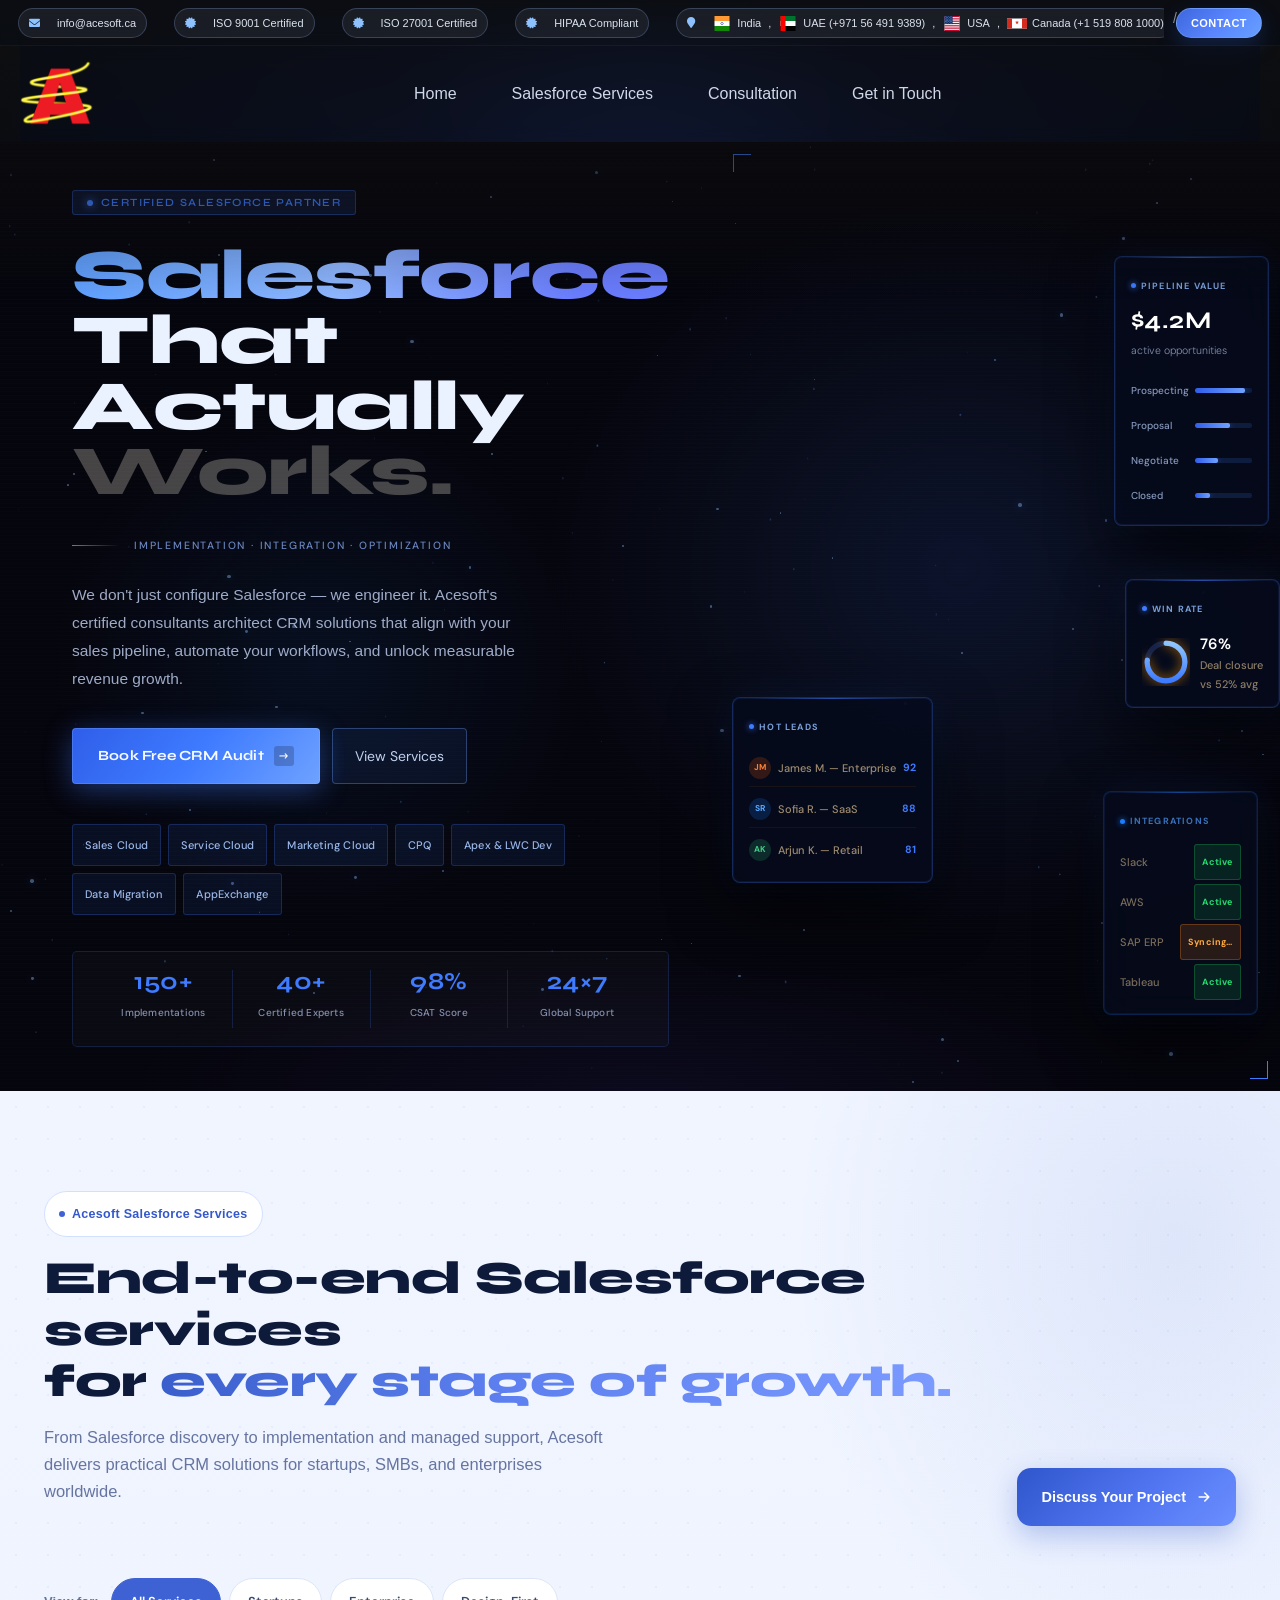
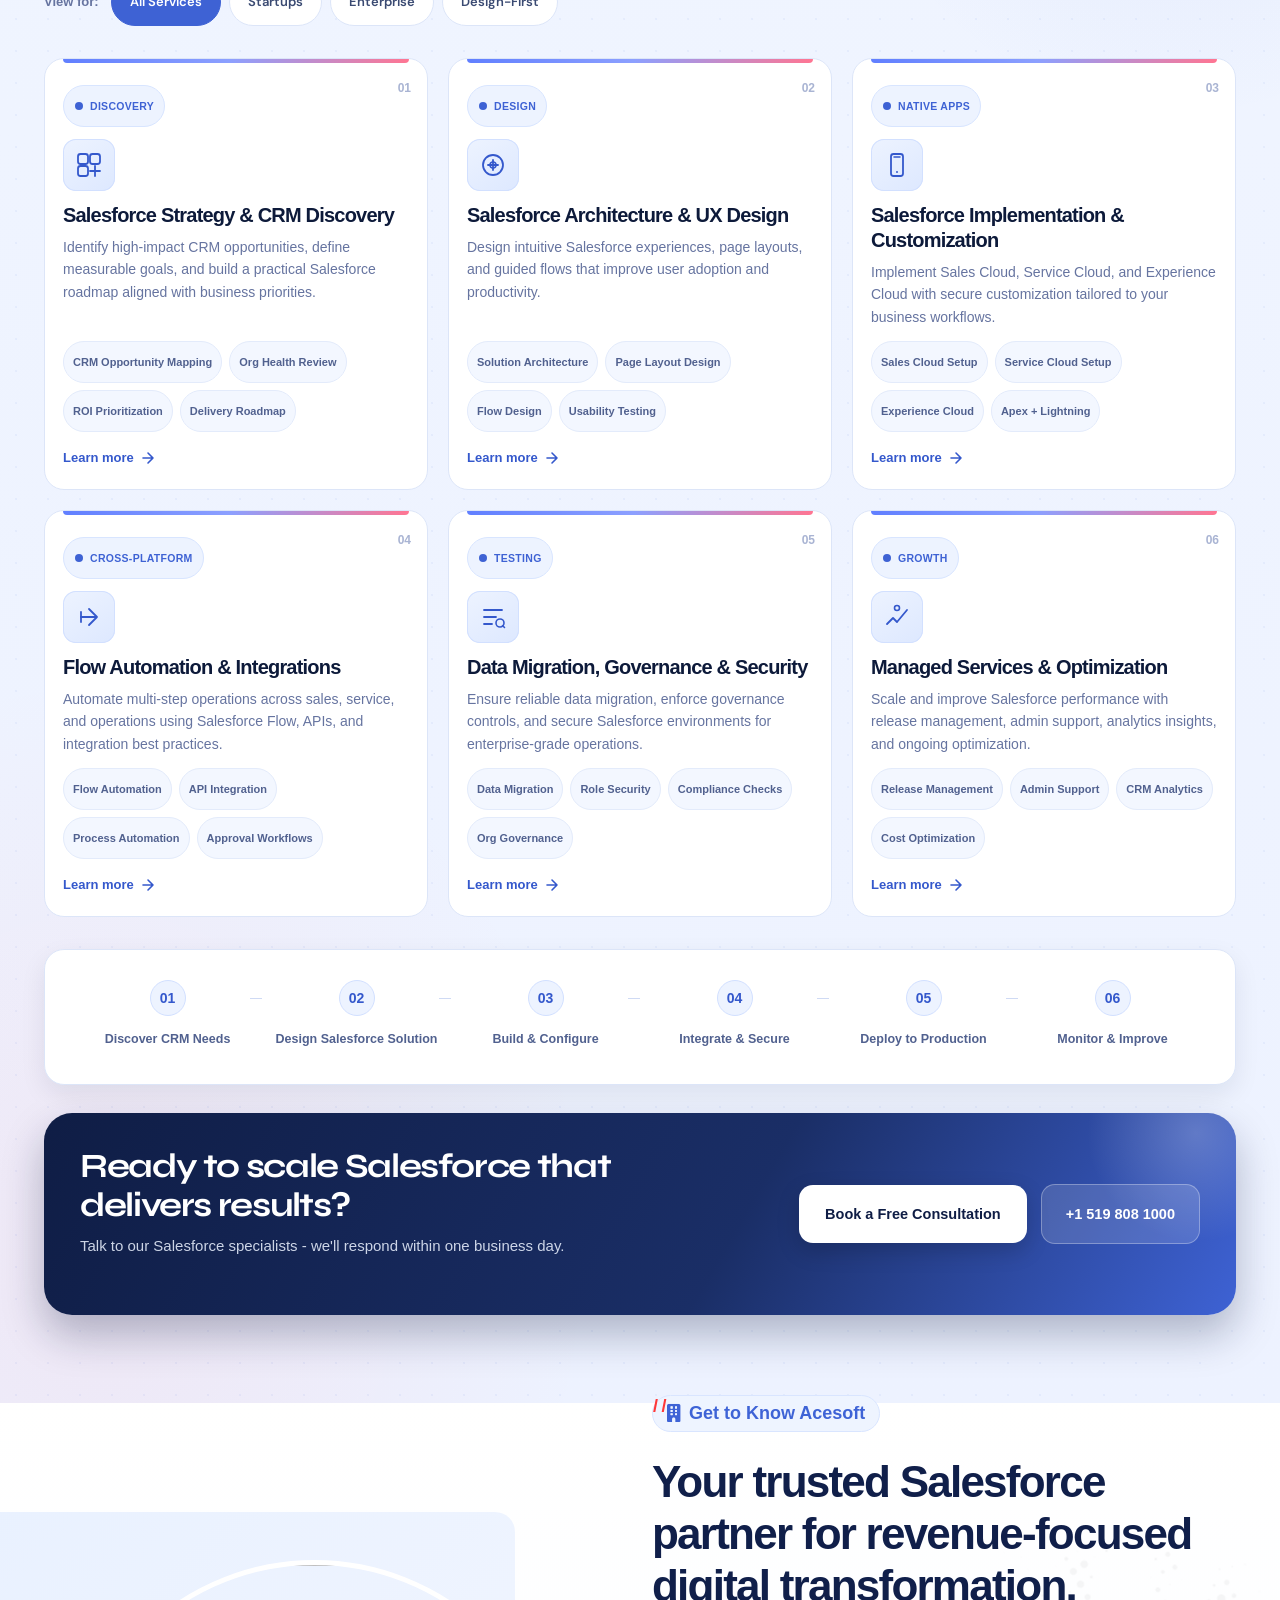
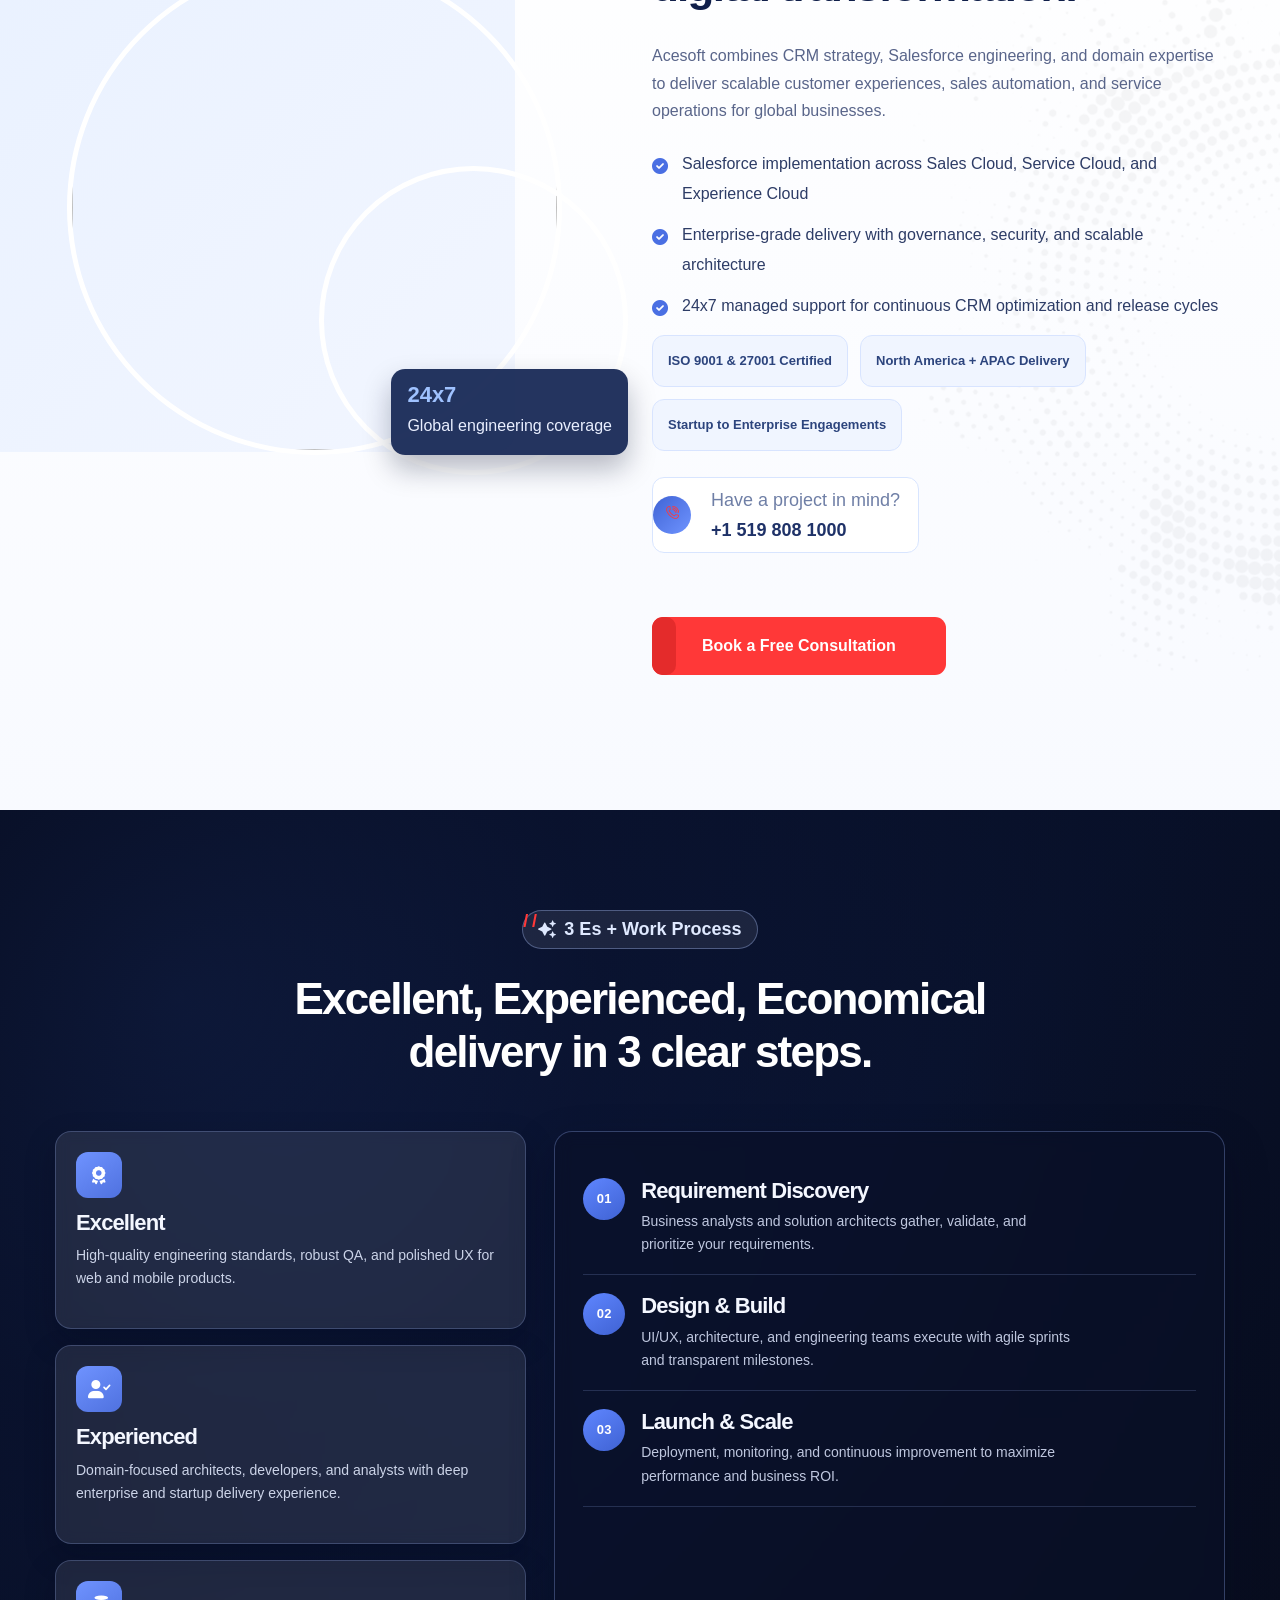
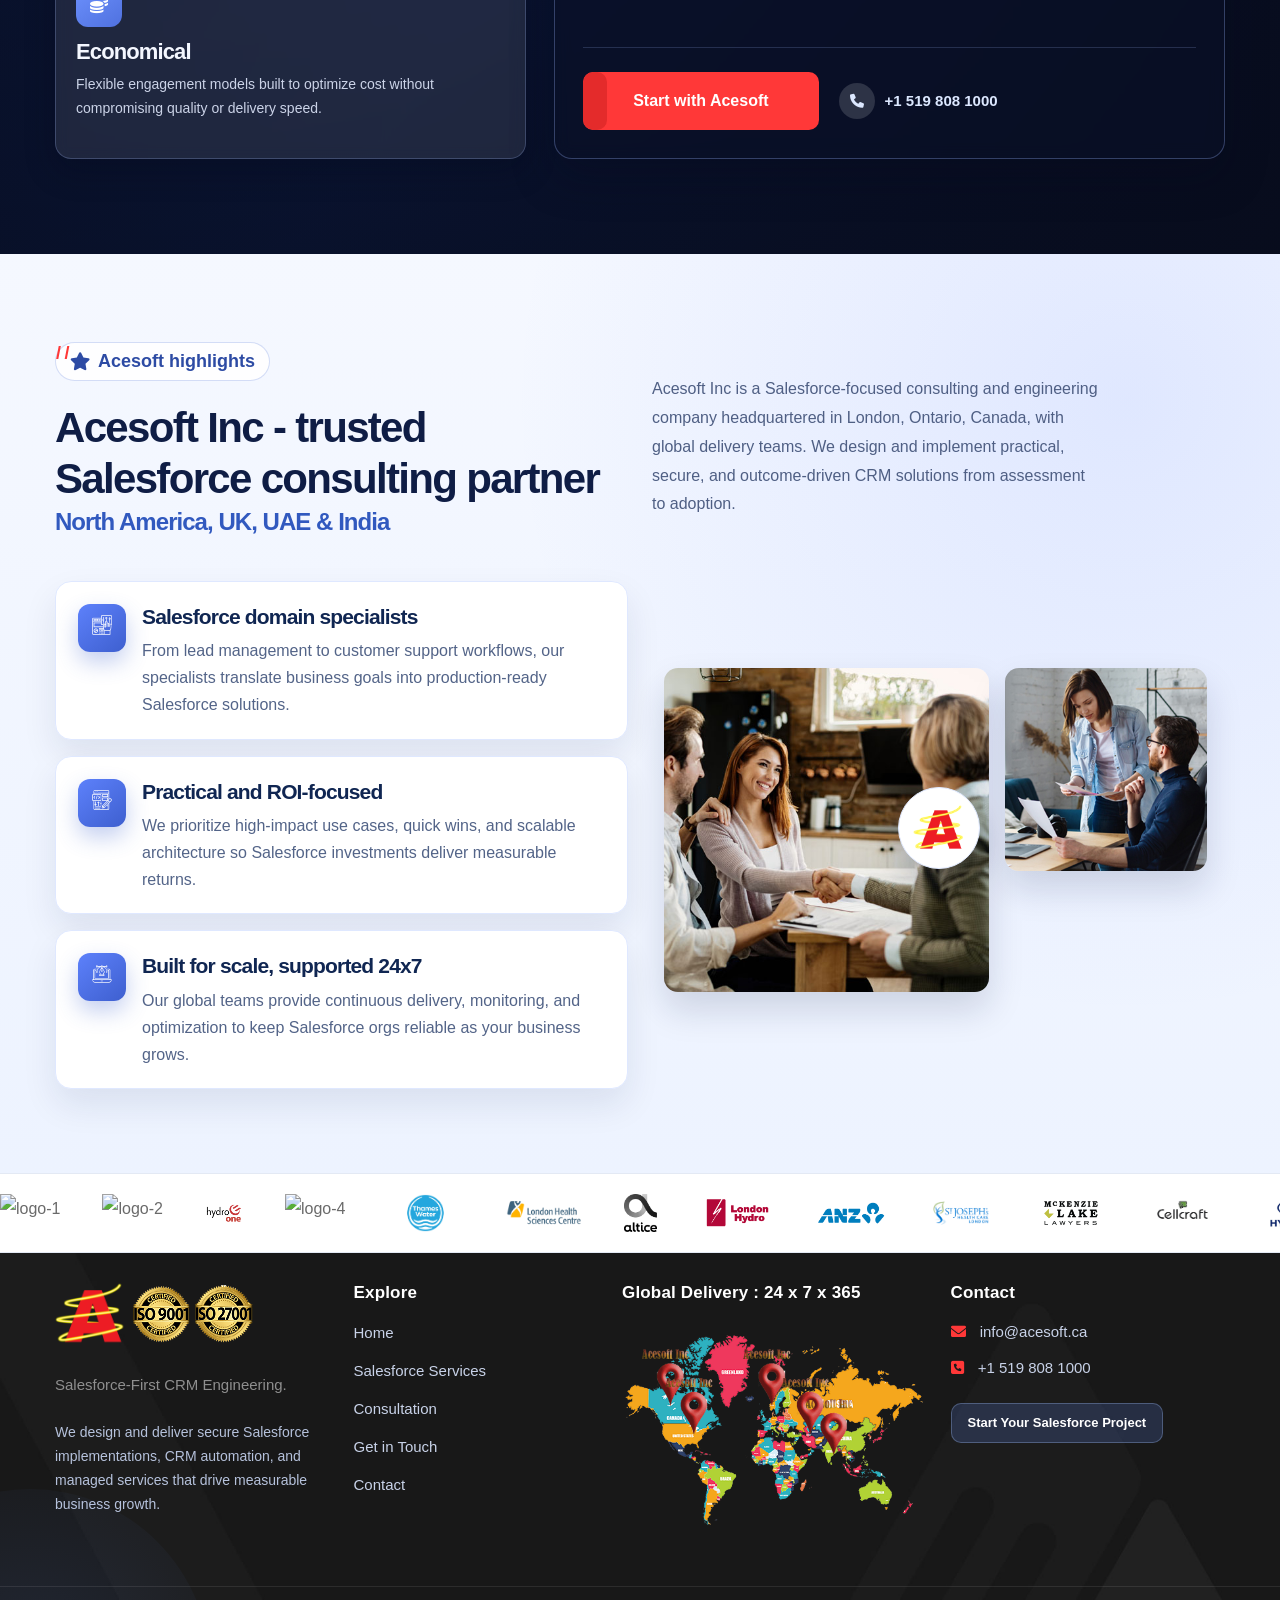
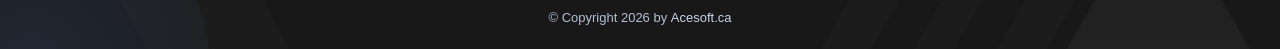
==== commit 943378eb: "footer updated" ====
--- a/index.html
+++ b/index.html
@@ -3474,6 +3474,7 @@
 									<ul class="user-links">
 										<li><a href="index.html">Home</a></li>
 										<li><a href="salesforce-services.html">Salesforce Services</a></li>
+										<li><a href="salesforce-consultation.html">Consultation</a></li>
 										<li><a href="page-contact.html">Get in Touch</a></li>
 										<li><a href="page-contact.html">Contact</a></li>
 									</ul>
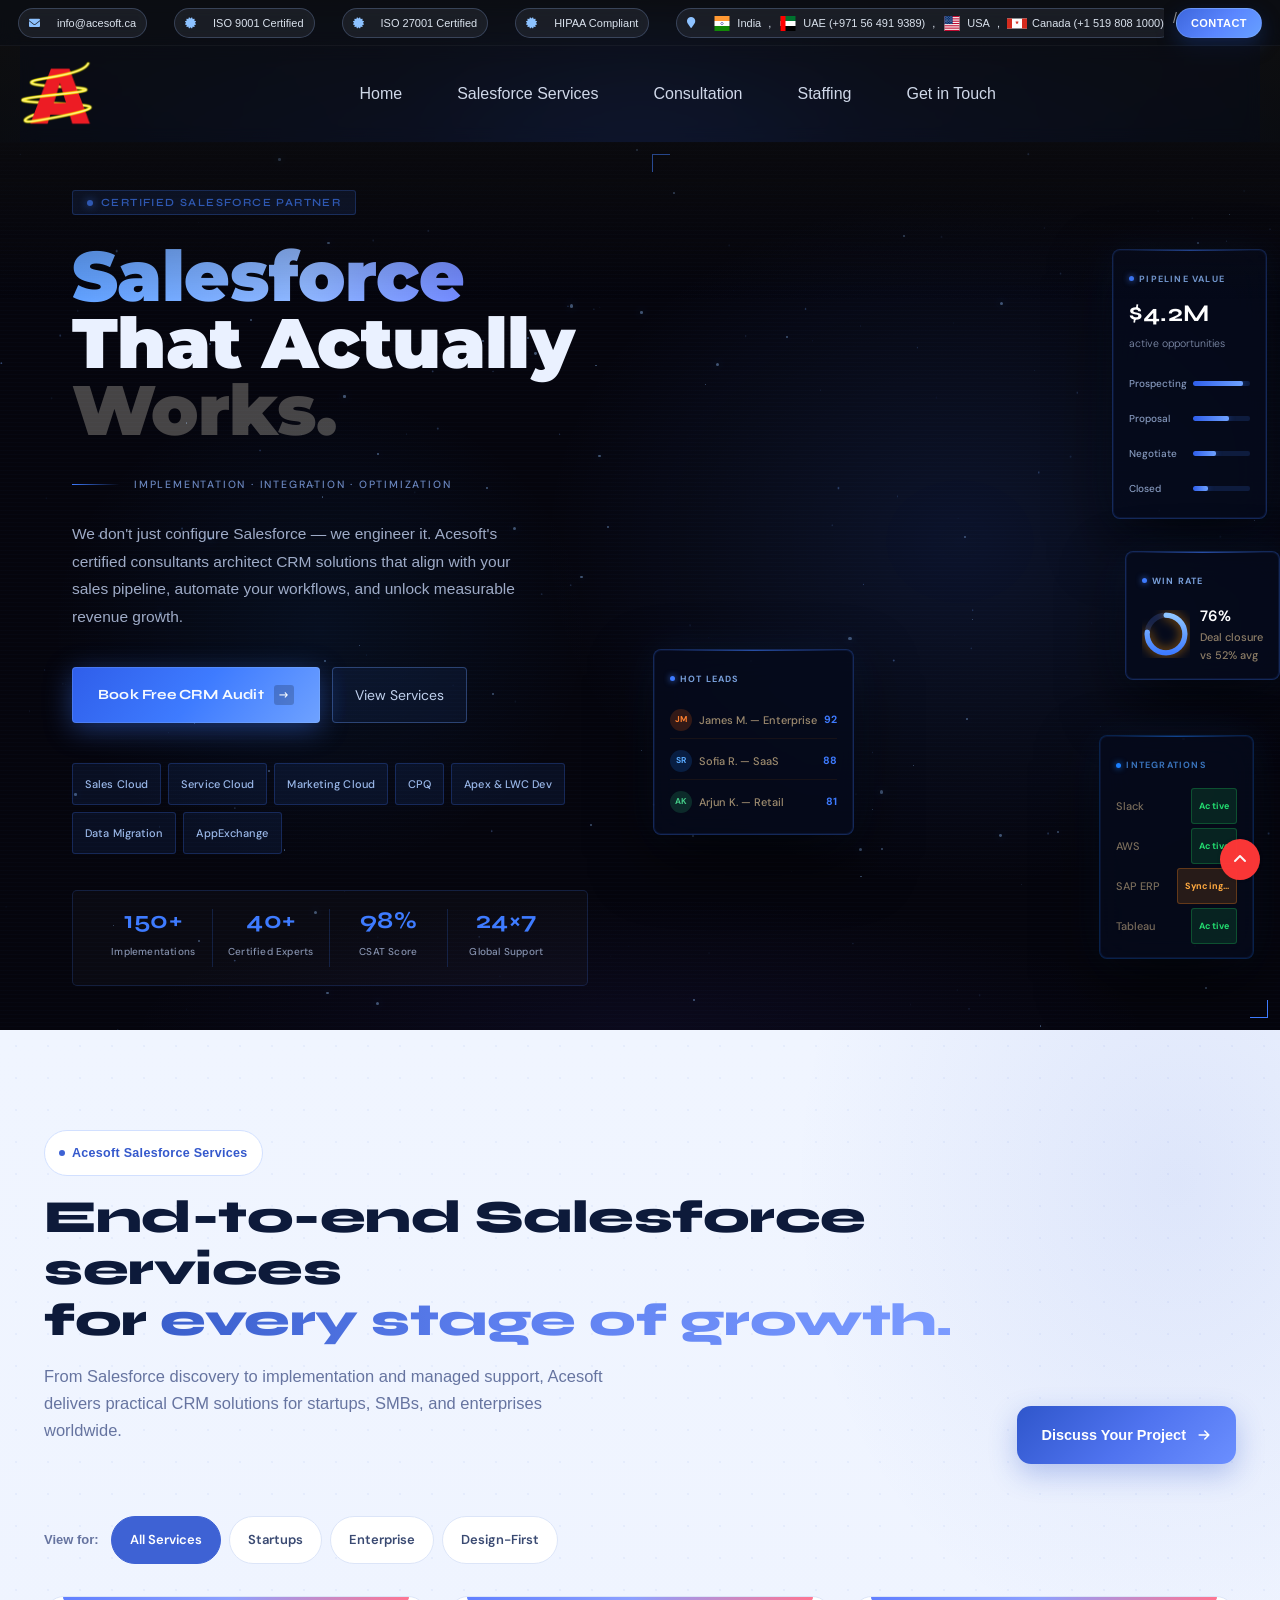
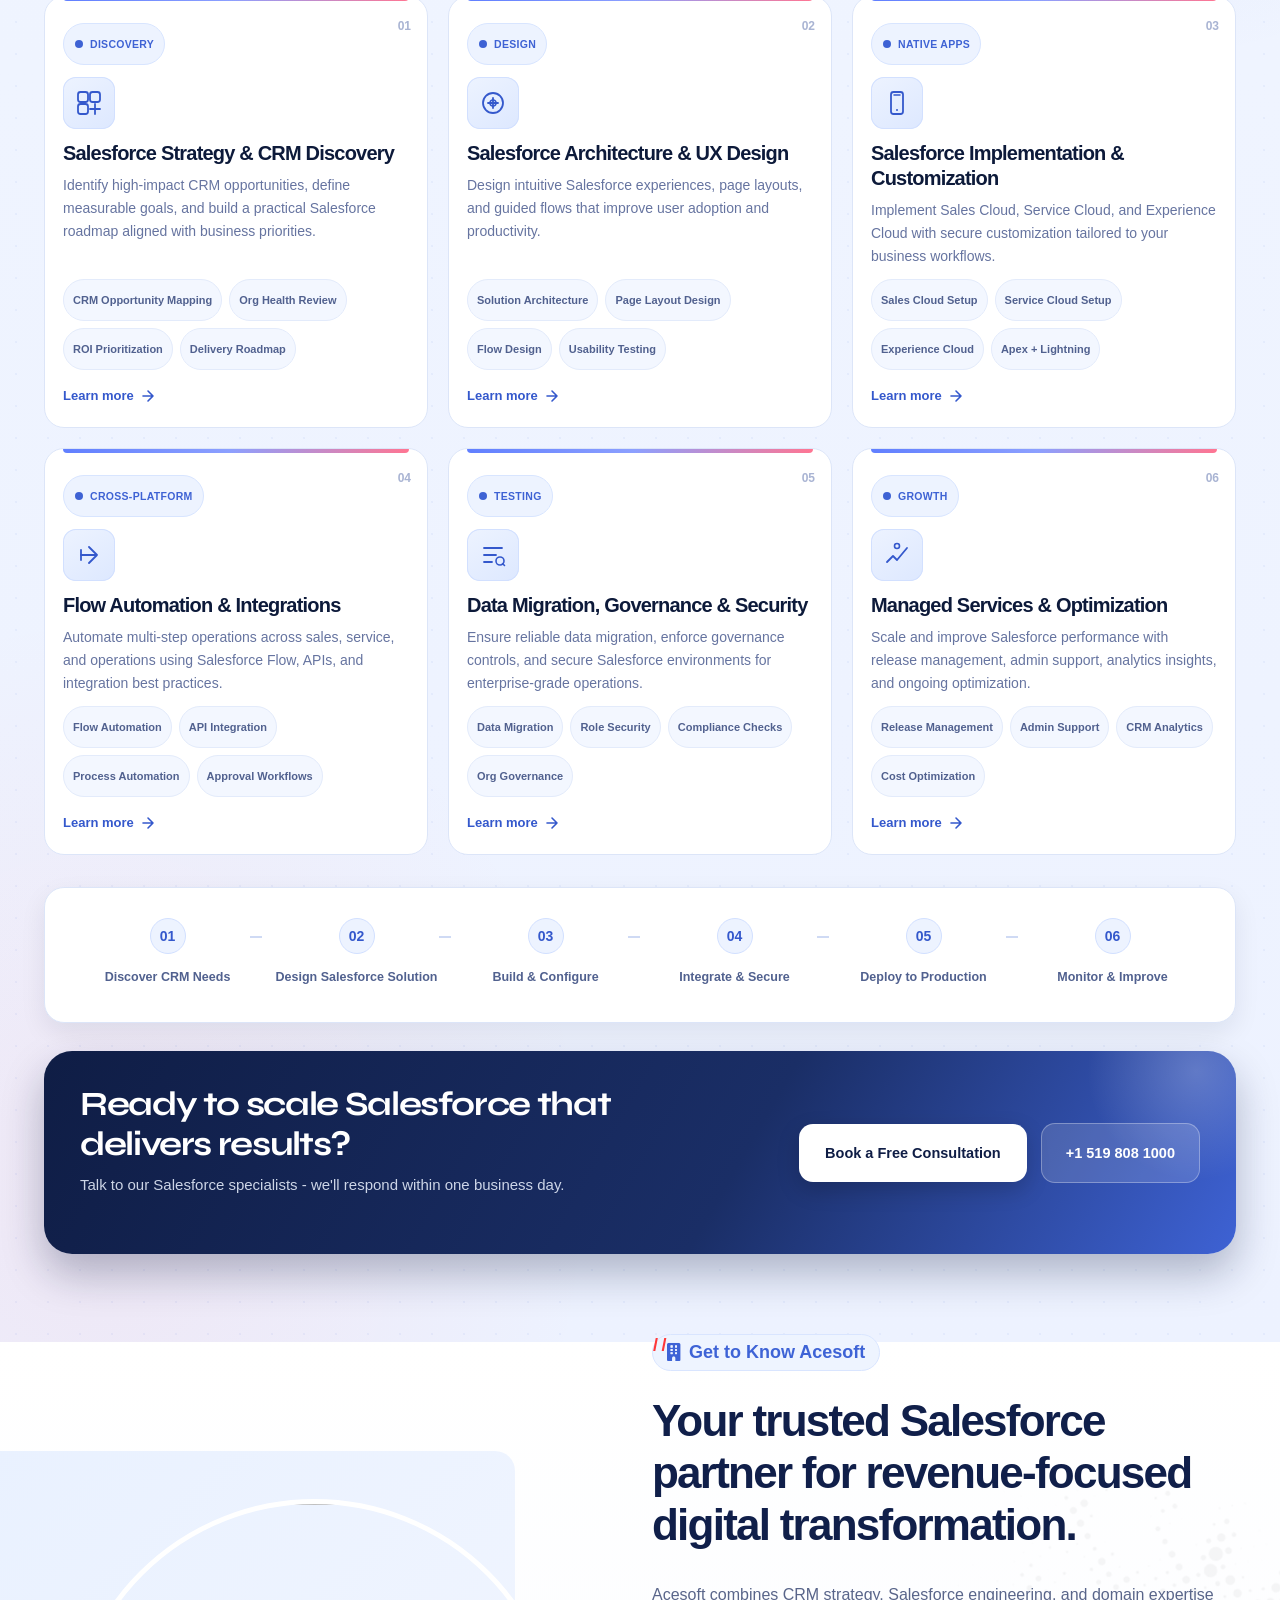
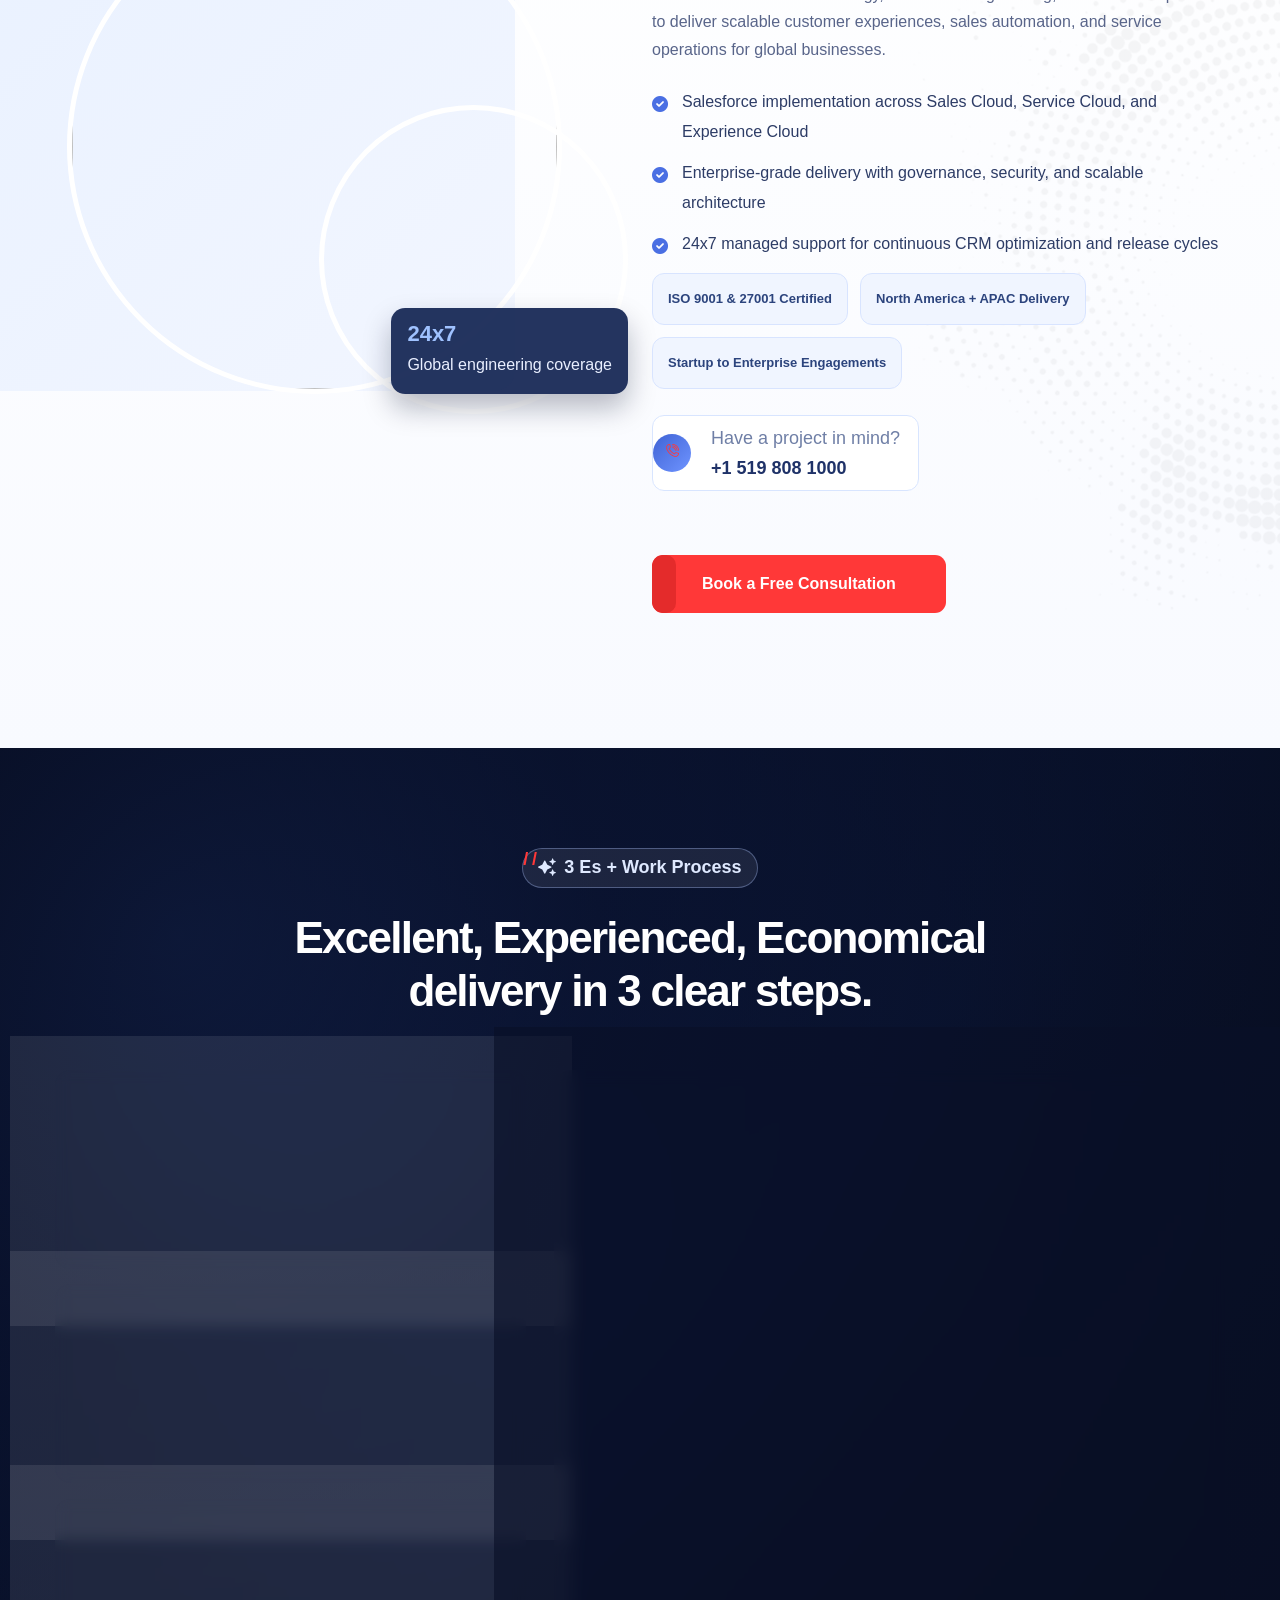
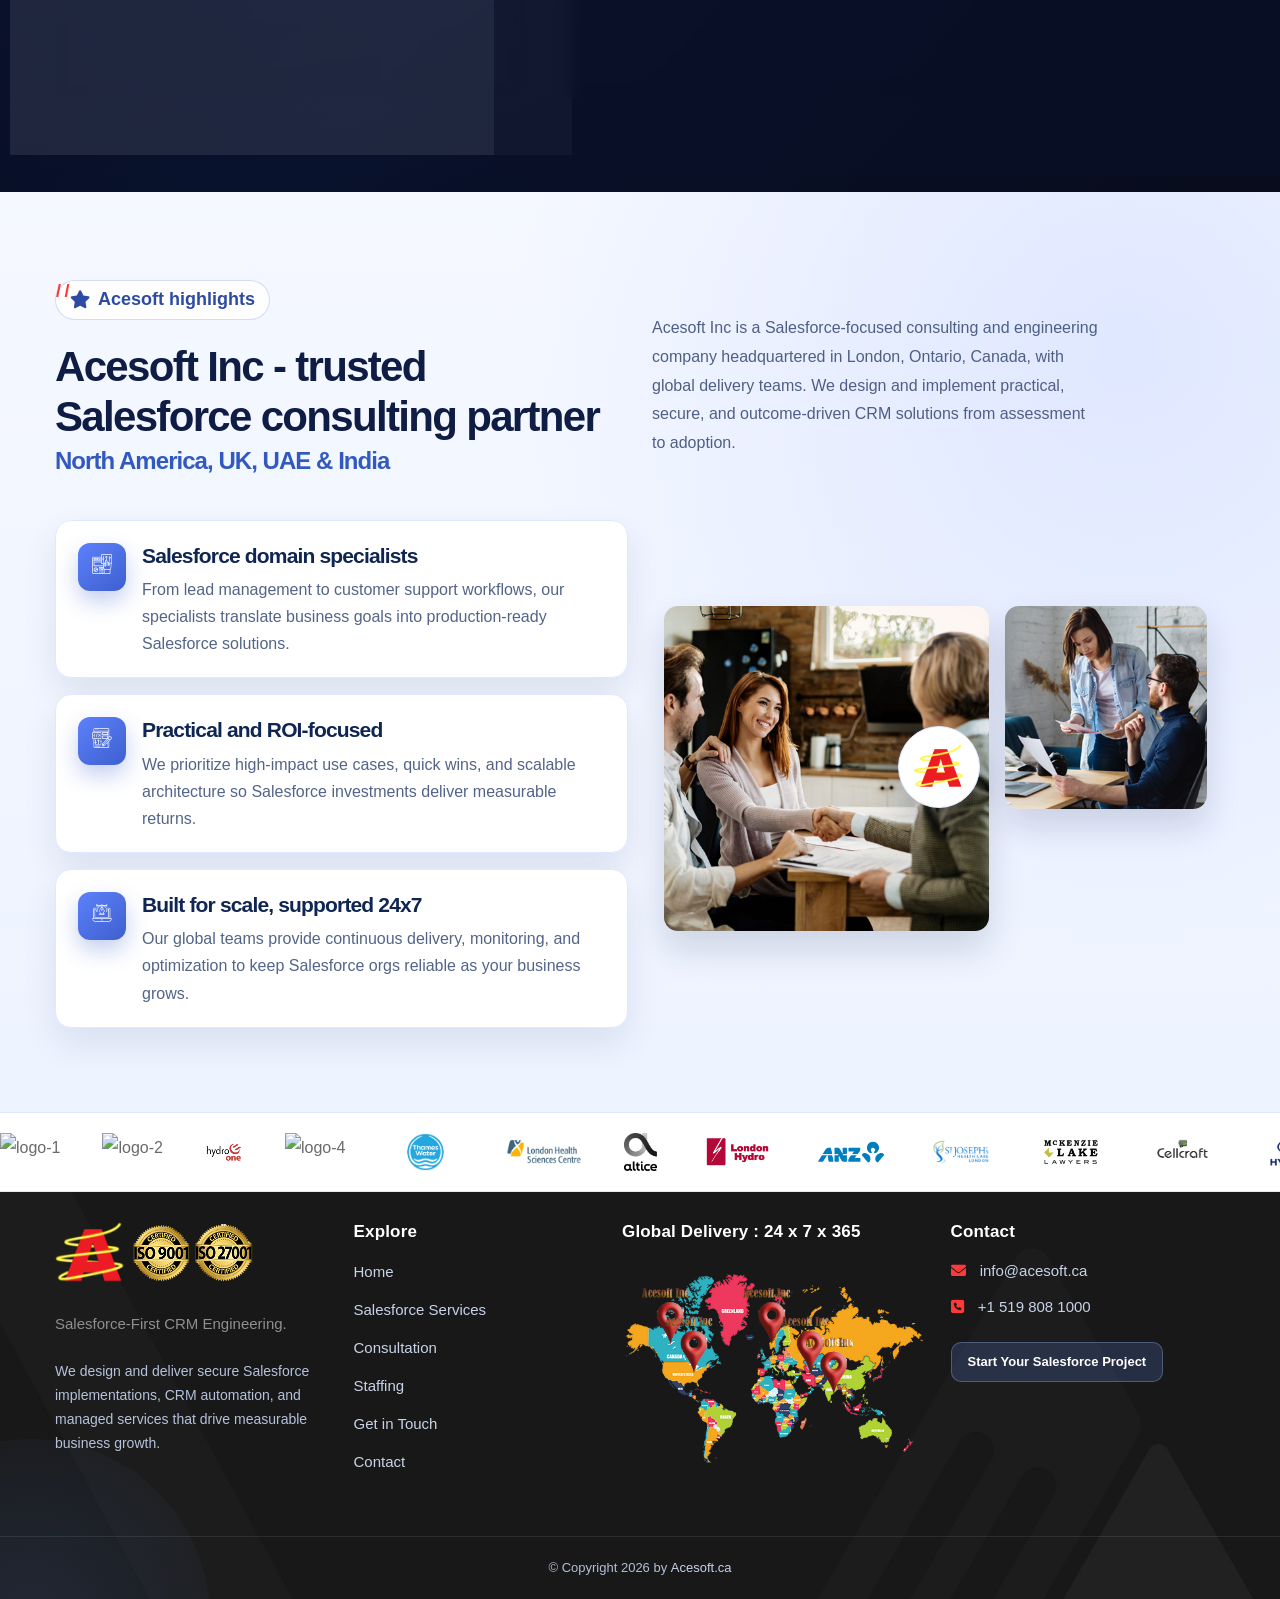
==== commit f5139256: "09-04-2026 staffing section added updated home page title font" ====
--- a/index.html
+++ b/index.html
@@ -10,7 +10,7 @@
 	<link href="css/responsive.css" rel="stylesheet">
 	<link href="css/footer-component.css" rel="stylesheet">
 	<link rel="preconnect" href="https://fonts.googleapis.com">
-	<link href="https://fonts.googleapis.com/css2?family=Syne:wght@400;600;700;800&family=DM+Sans:ital,opsz,wght@0,9..40,300;0,9..40,400;0,9..40,500;1,9..40,300&display=swap" rel="stylesheet">
+	<link href="https://fonts.googleapis.com/css2?family=Syne:wght@400;600;700;800&family=Montserrat:wght@700;800;900&family=DM+Sans:ital,opsz,wght@0,9..40,300;0,9..40,400;0,9..40,500;1,9..40,300&display=swap" rel="stylesheet">
 
 	<link rel="shortcut icon" href="images/logo-2.png" type="image/x-icon">
 	<link rel="icon" href="images/logo-2.png" type="image/x-icon">
@@ -2499,7 +2499,6 @@
 			font-family: 'DM Sans', sans-serif;
 		}
 		.sf-hero .badge span,
-		.sf-hero .headline,
 		.sf-hero .btn-primary,
 		.sf-hero .stat-num,
 		.sf-hero .gc-big {
@@ -2616,10 +2615,11 @@
 			color: var(--amber);
 		}
 		.sf-hero .headline {
-			font-weight: 800;
+			font-family: 'Montserrat', 'DM Sans', sans-serif;
+			font-weight: 900;
 			font-size: clamp(44px, 5.5vw, 74px);
-			line-height: .93;
-			letter-spacing: -0.5px;
+			line-height: .95;
+			letter-spacing: -0.6px;
 			color: var(--text-primary);
 			margin-bottom: 26px;
 			animation: sfFadeUp .7s .1s ease both;
@@ -2898,6 +2898,7 @@
 								<li><a href="index.html" class="acesoft-nav-current-link">Home</a></li>
 								<li><a href="salesforce-services.html">Salesforce Services</a></li>
 								<li><a href="salesforce-consultation.html">Consultation</a></li>
+								<li><a href="salesforce-staffing.html">Staffing</a></li>
 								<li><a href="page-contact.html">Get in Touch</a></li>
 							</ul>
 						</nav>
@@ -3475,6 +3476,7 @@
 										<li><a href="index.html">Home</a></li>
 										<li><a href="salesforce-services.html">Salesforce Services</a></li>
 										<li><a href="salesforce-consultation.html">Consultation</a></li>
+										<li><a href="salesforce-staffing.html">Staffing</a></li>
 										<li><a href="page-contact.html">Get in Touch</a></li>
 										<li><a href="page-contact.html">Contact</a></li>
 									</ul>
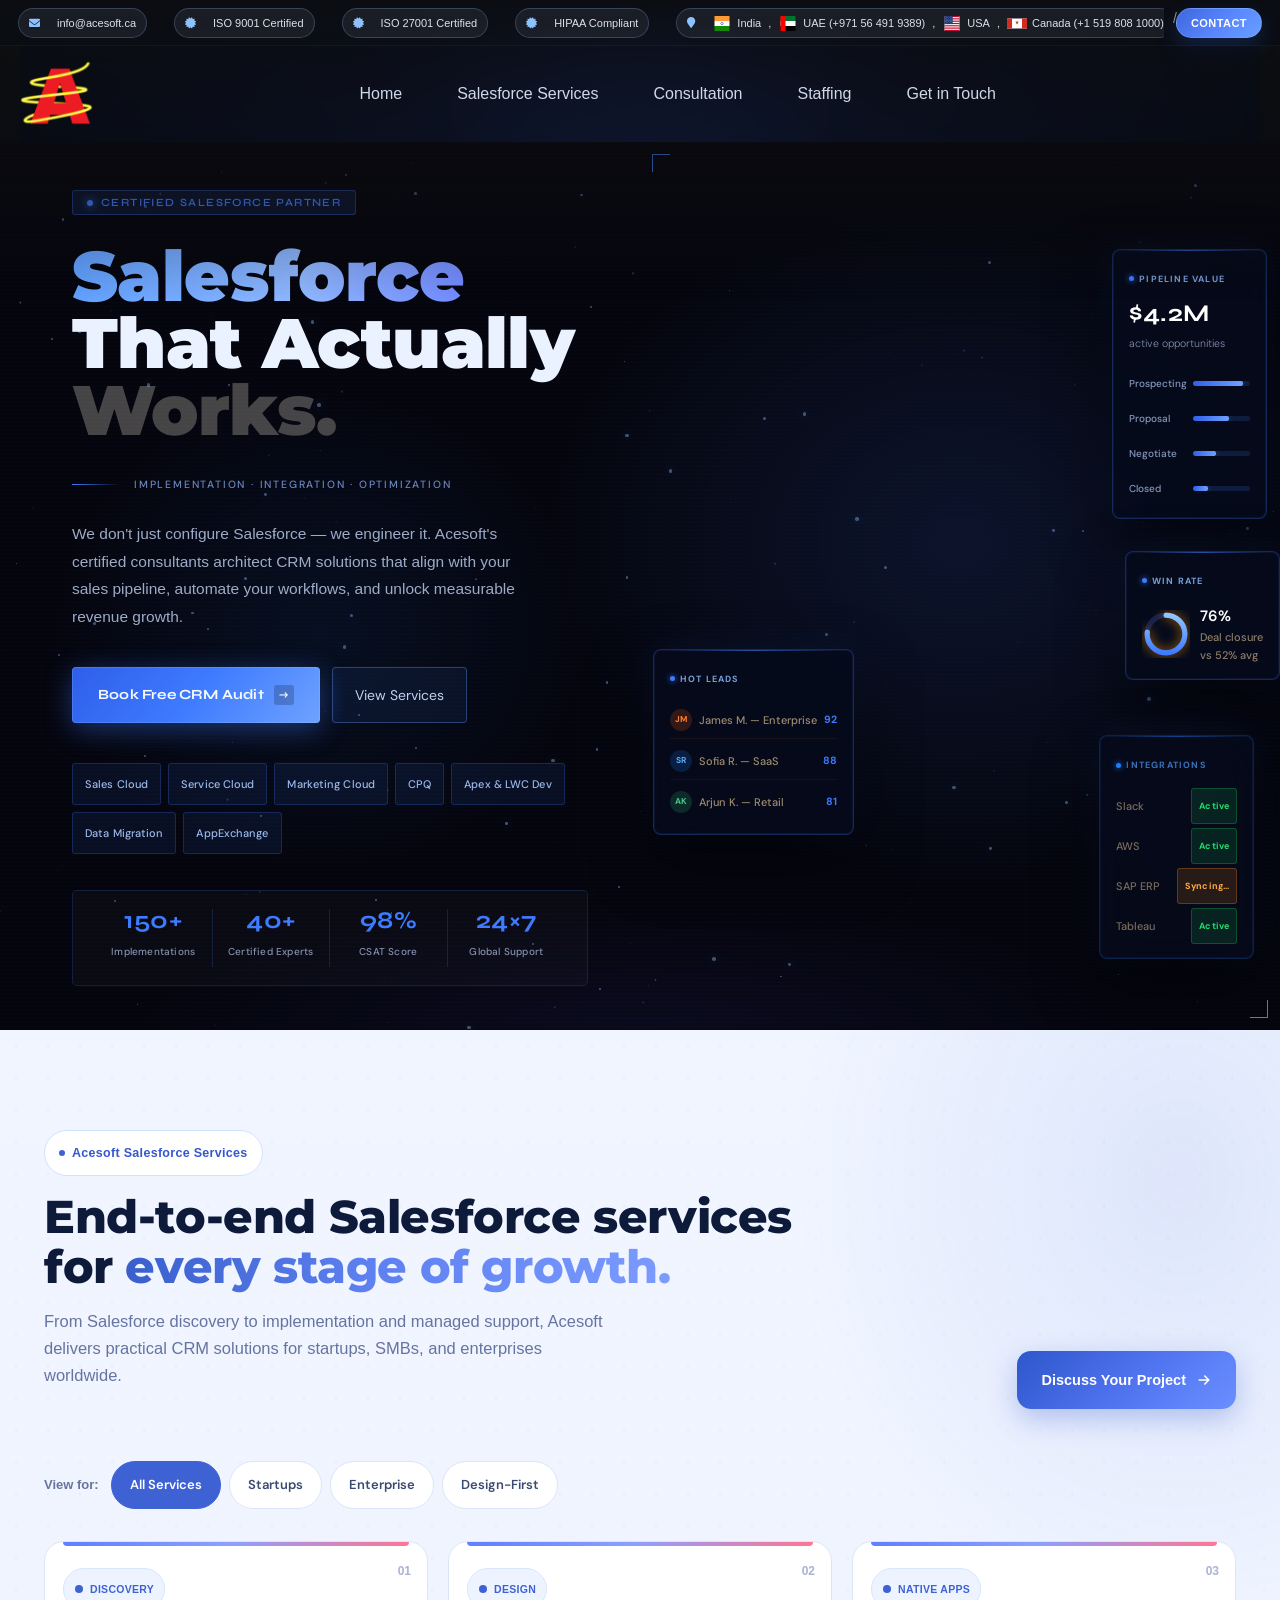
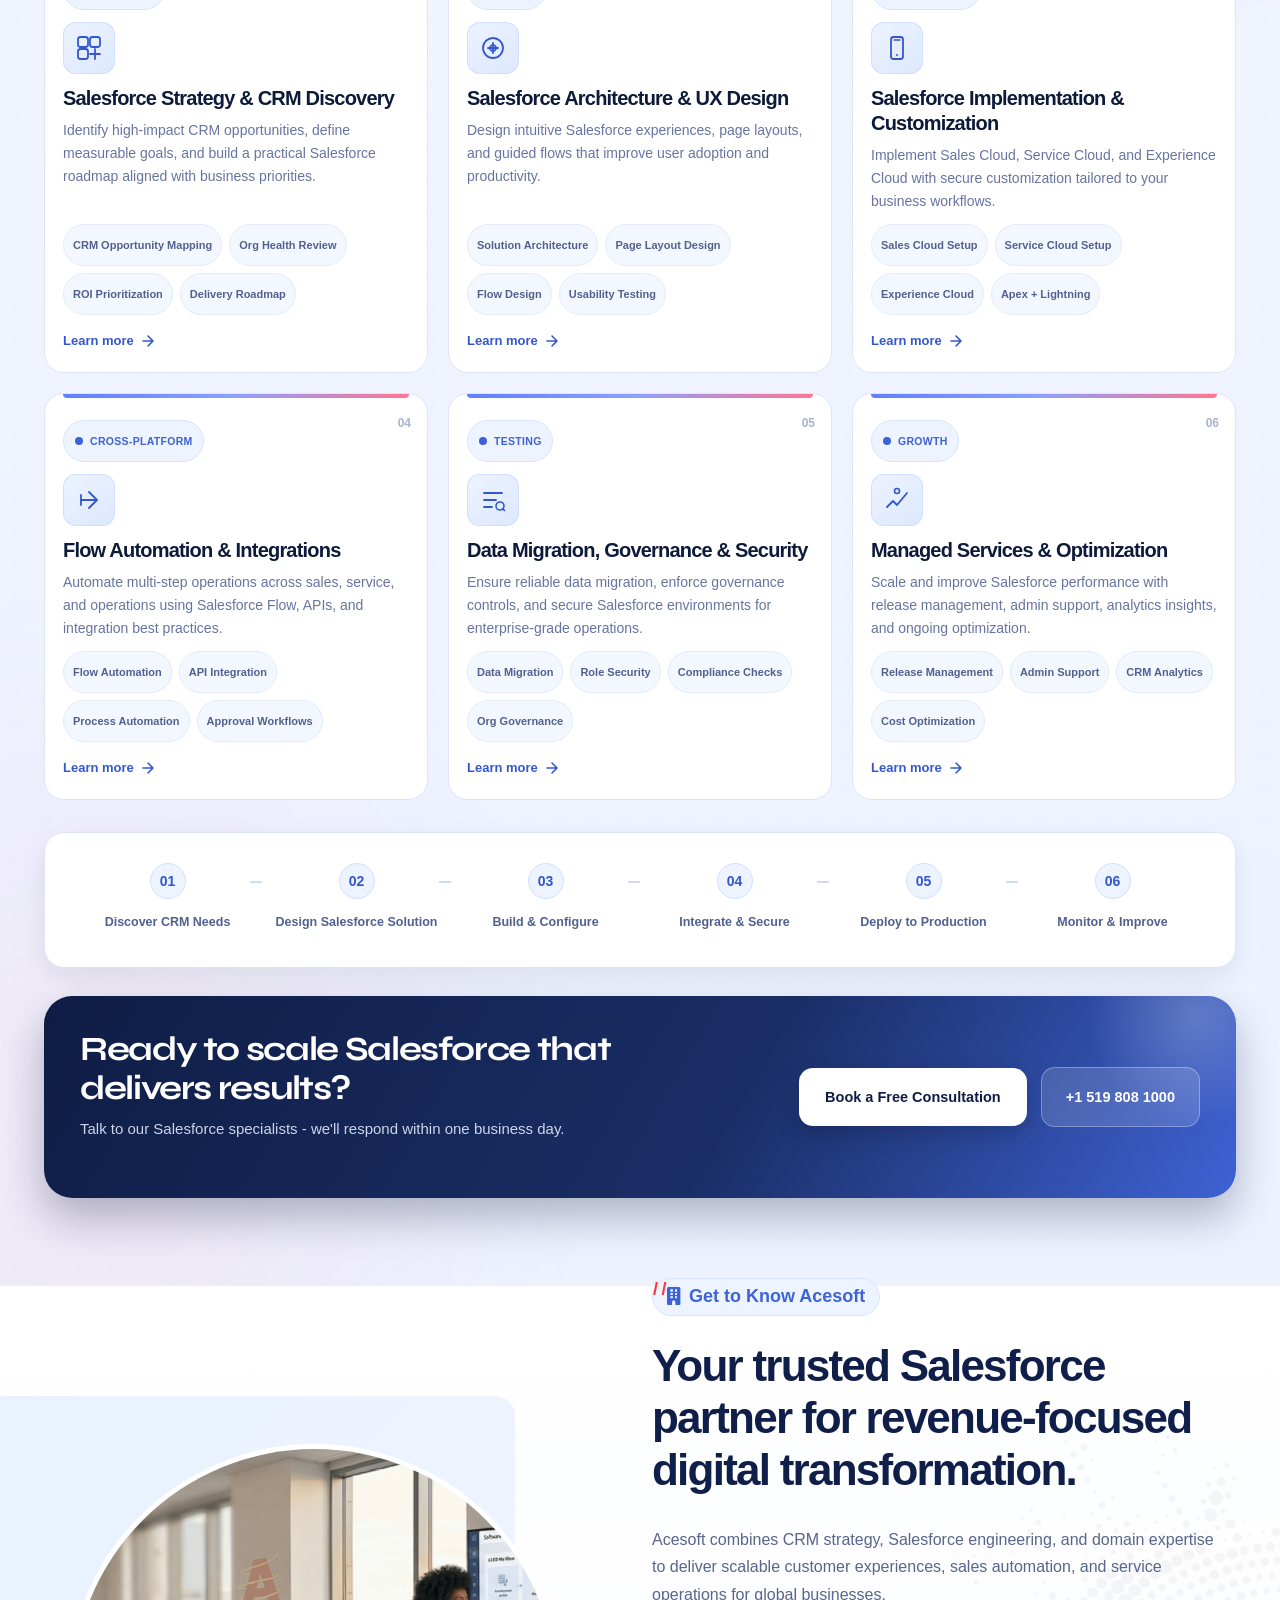
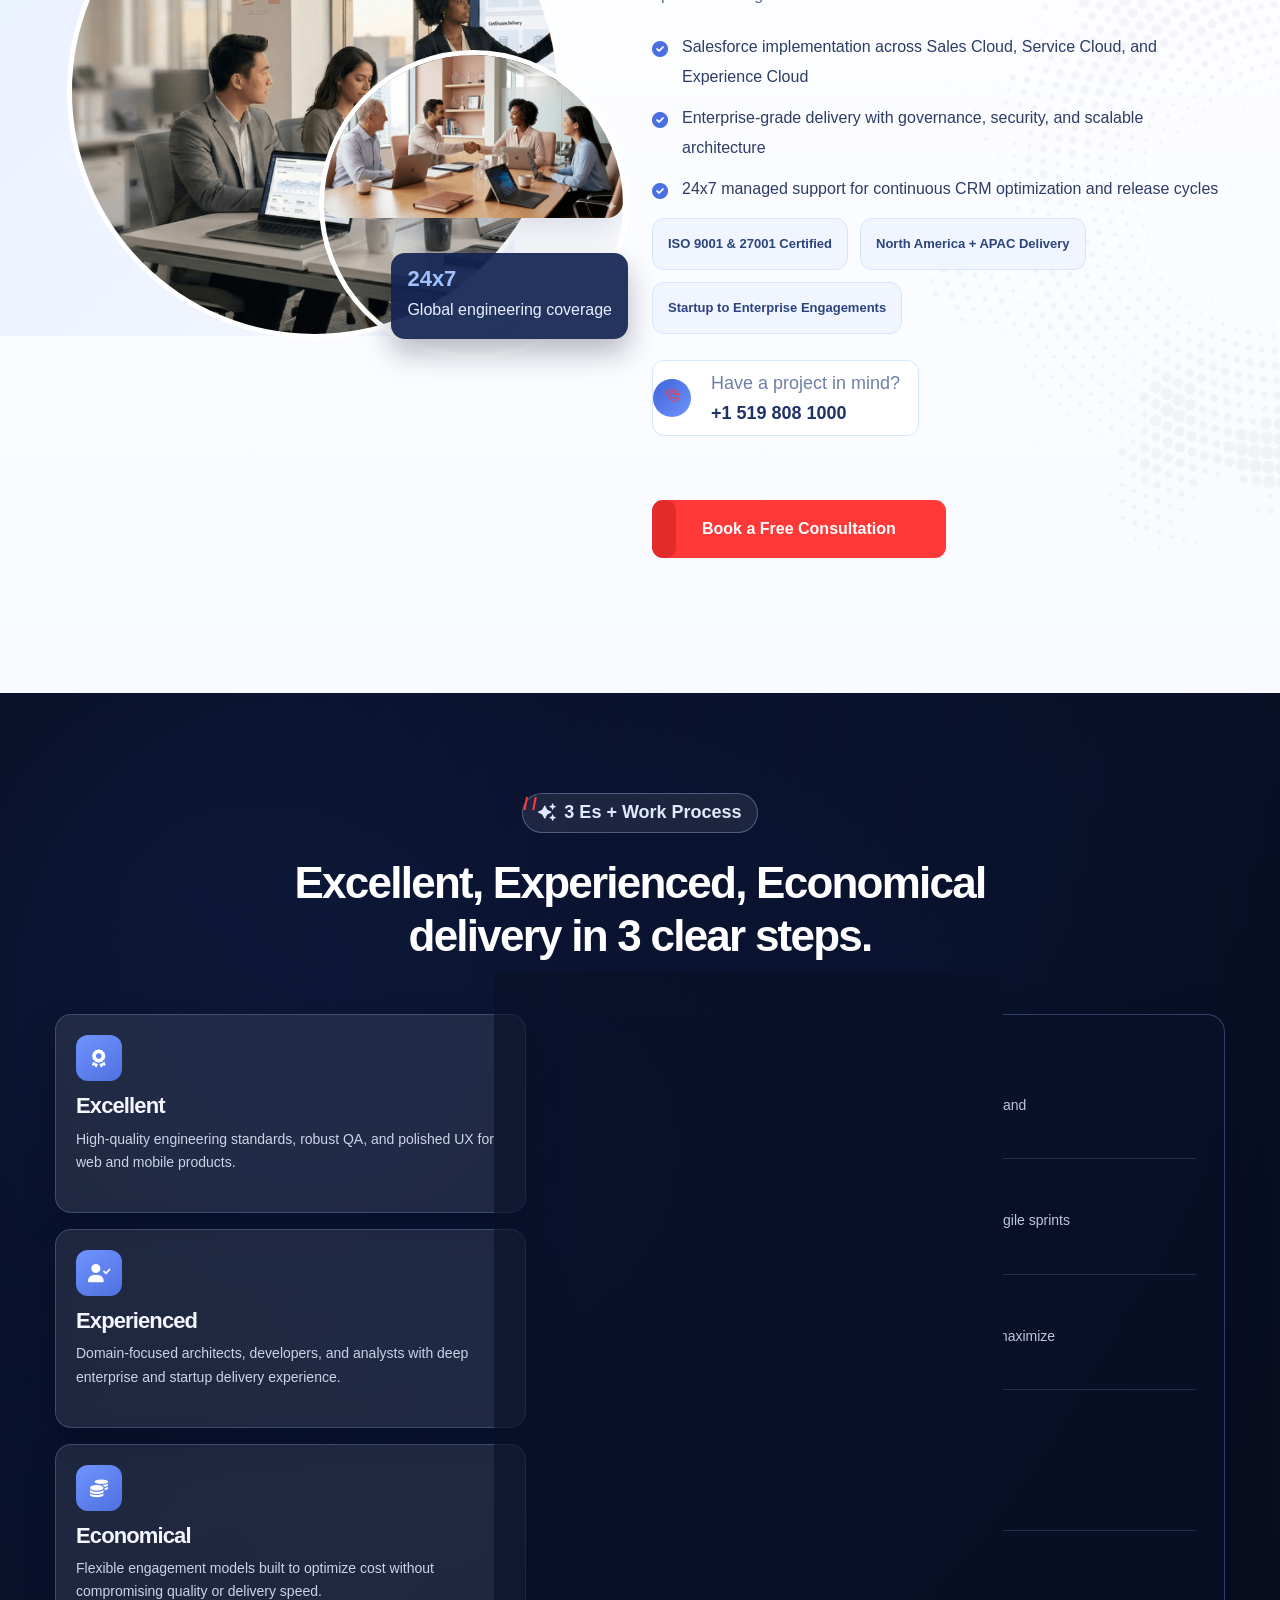
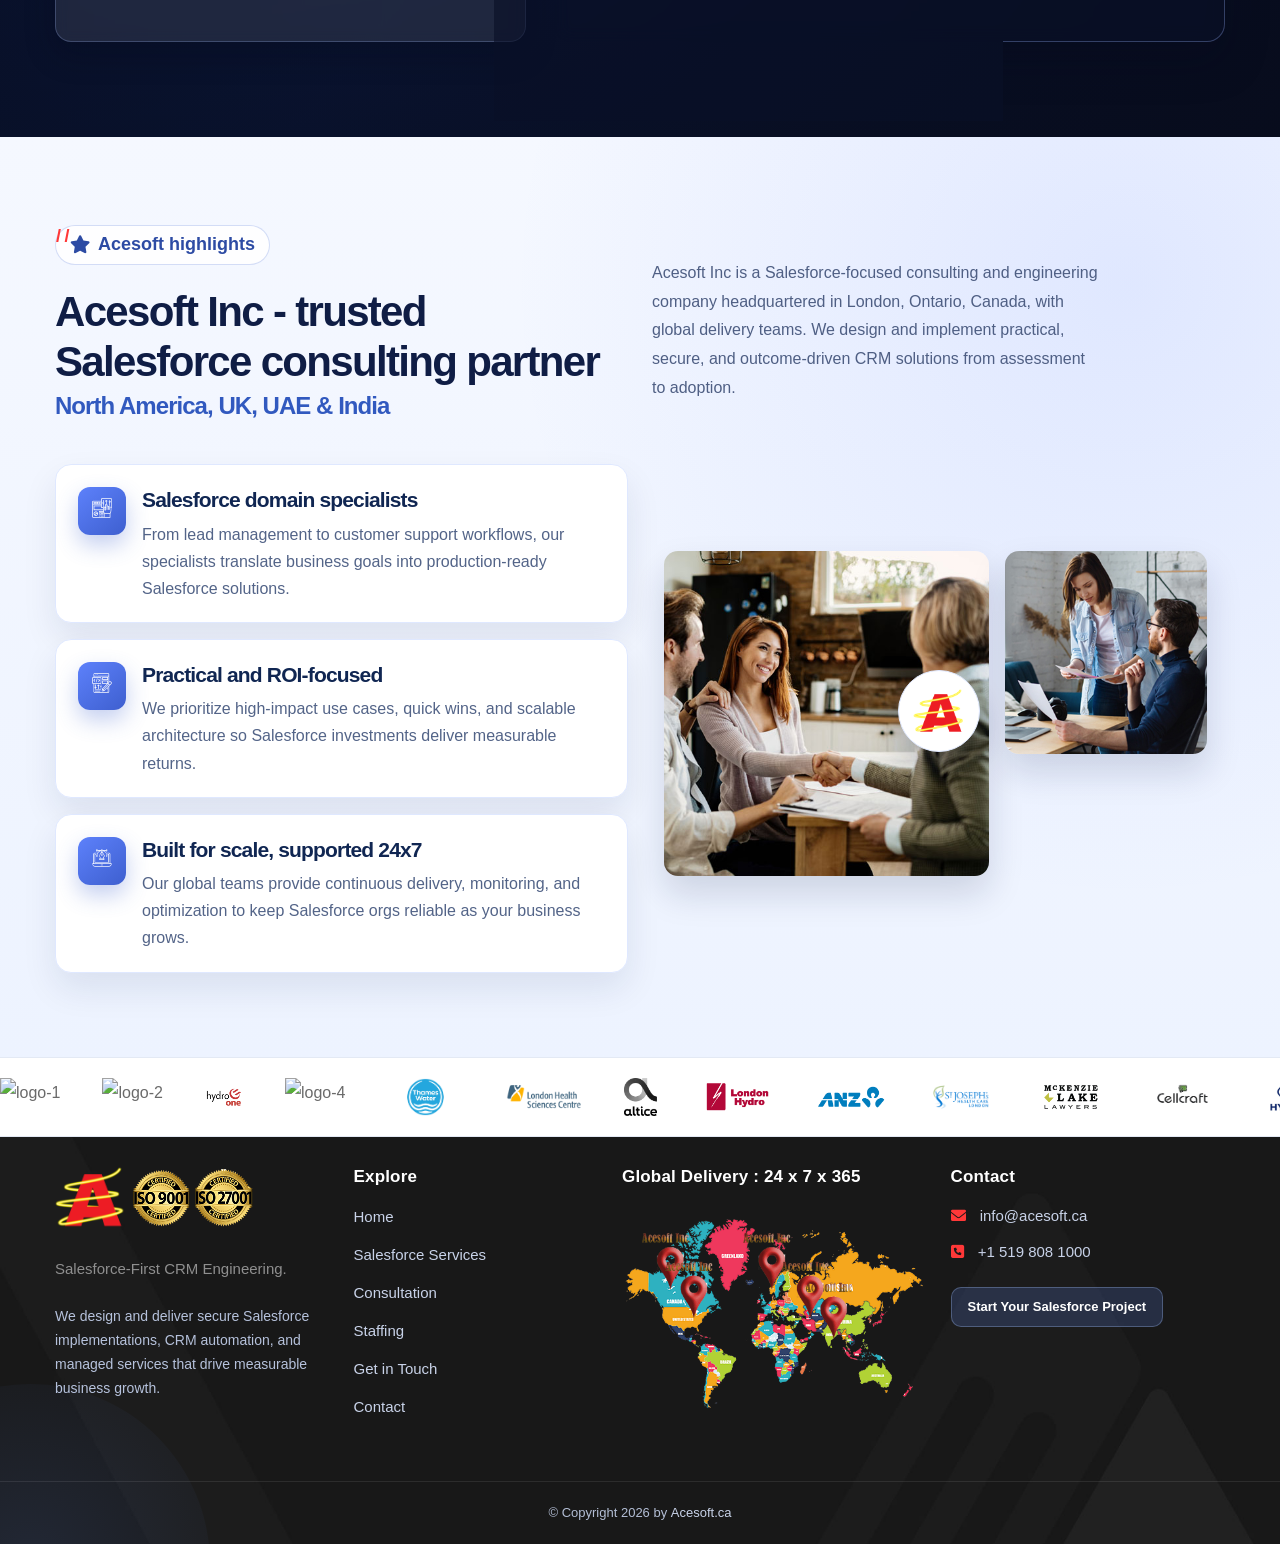
==== commit ceb9a7ad: "minor updates on the images and compressed two images" ====
--- a/index.html
+++ b/index.html
@@ -1269,12 +1269,12 @@
 			50% { opacity: 0.4; transform: scale(0.7); }
 		}
 		.as-title {
-			font-family: 'Syne', sans-serif;
+			font-family: 'Montserrat', 'DM Sans', sans-serif;
 			font-size: clamp(32px, 4vw, 46px);
 			font-weight: 800;
 			color: #0d1a3a;
-			line-height: 1.12;
-			letter-spacing: -0.5px;
+			line-height: 1.08;
+			letter-spacing: -0.4px;
 		}
 		.as-title em {
 			font-style: normal;
@@ -3265,9 +3265,9 @@
 							<div class="image-box">
 								<span class="bg-shape"></span>
 								<figure class="image-1 overlay-anim wow fadeInUp"><img
-										src="images/resource/aboutsection1.png" alt=""></figure>
+										src="images/resource/salesforce-ontario-canada.png" alt=""></figure>
 								<figure class="image-2 overlay-anim wow fadeInRight"><img
-										src="images/resource/aboutsection2.png" alt=""></figure>
+										src="images/resource/salesforce-london-ontario.png" alt=""></figure>
 								<div class="about-badge"><strong>24x7</strong>Global engineering coverage</div>
 							</div>
 						</div>
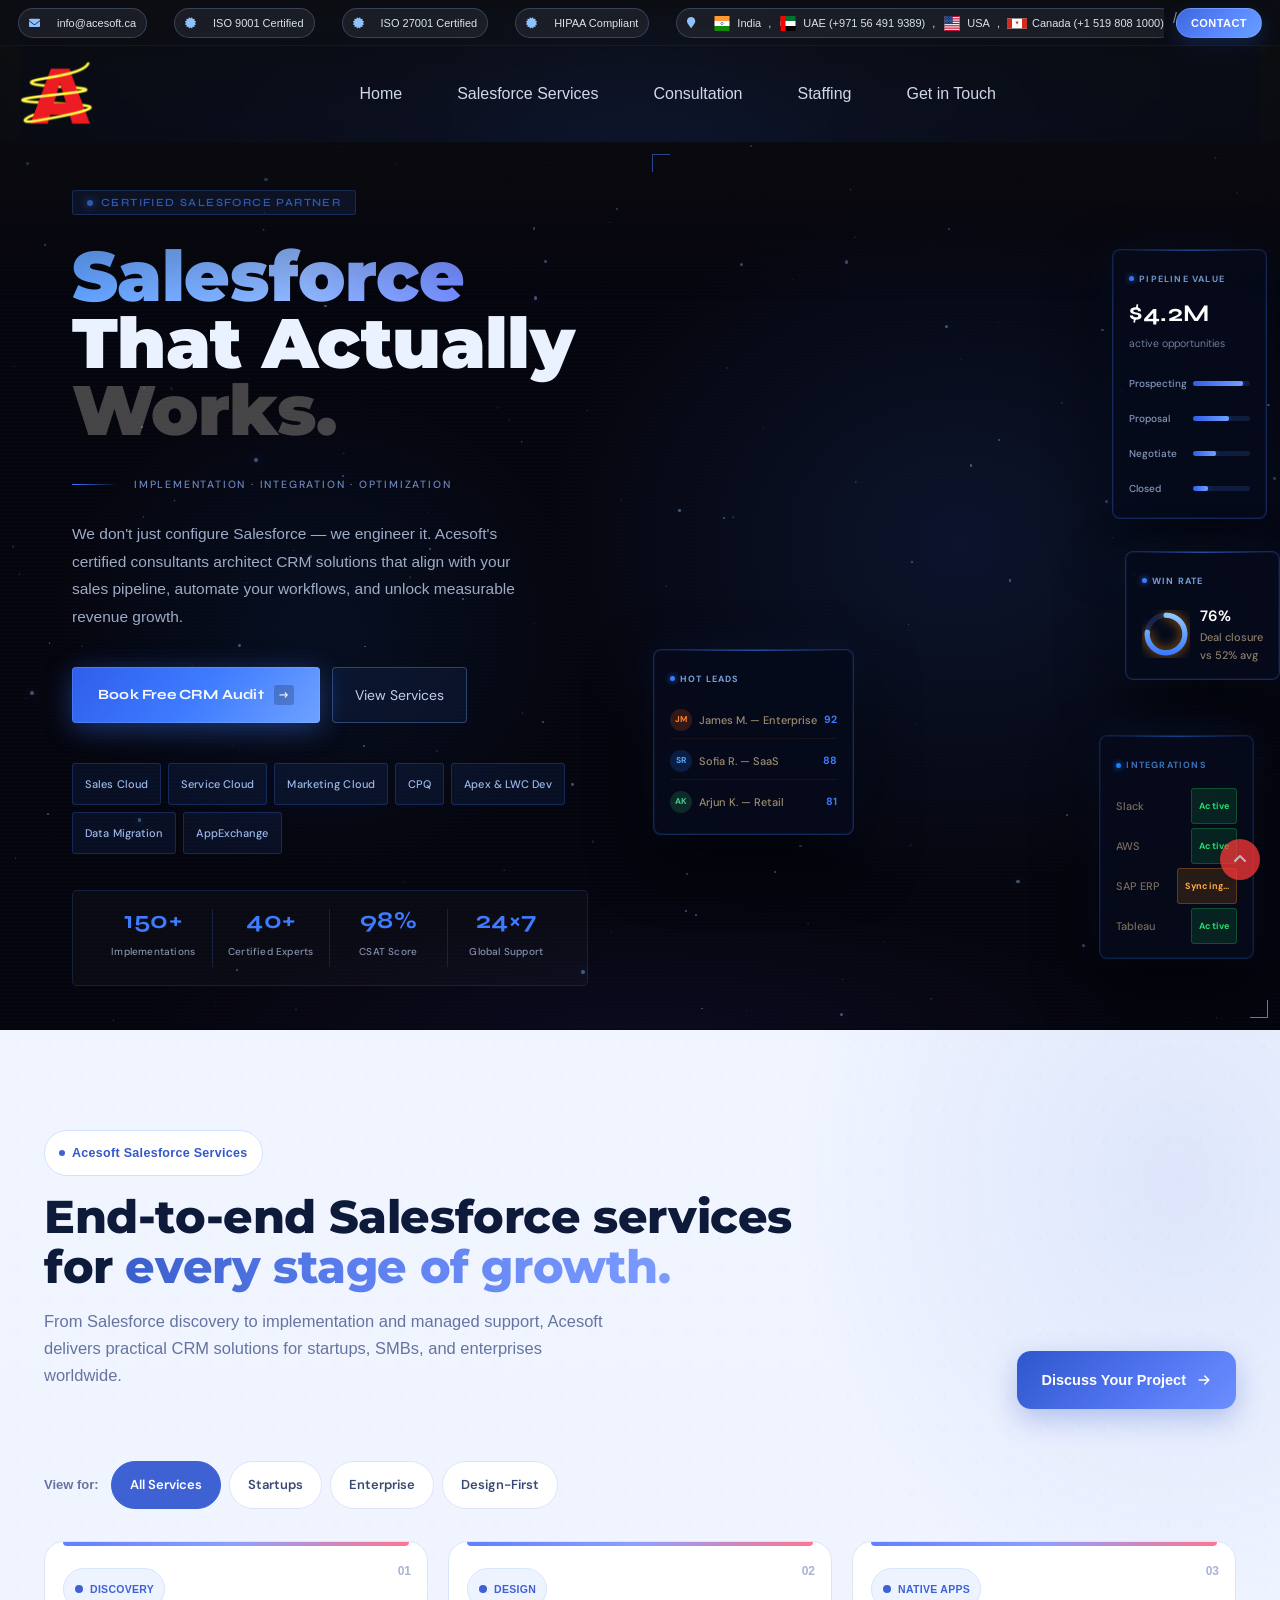
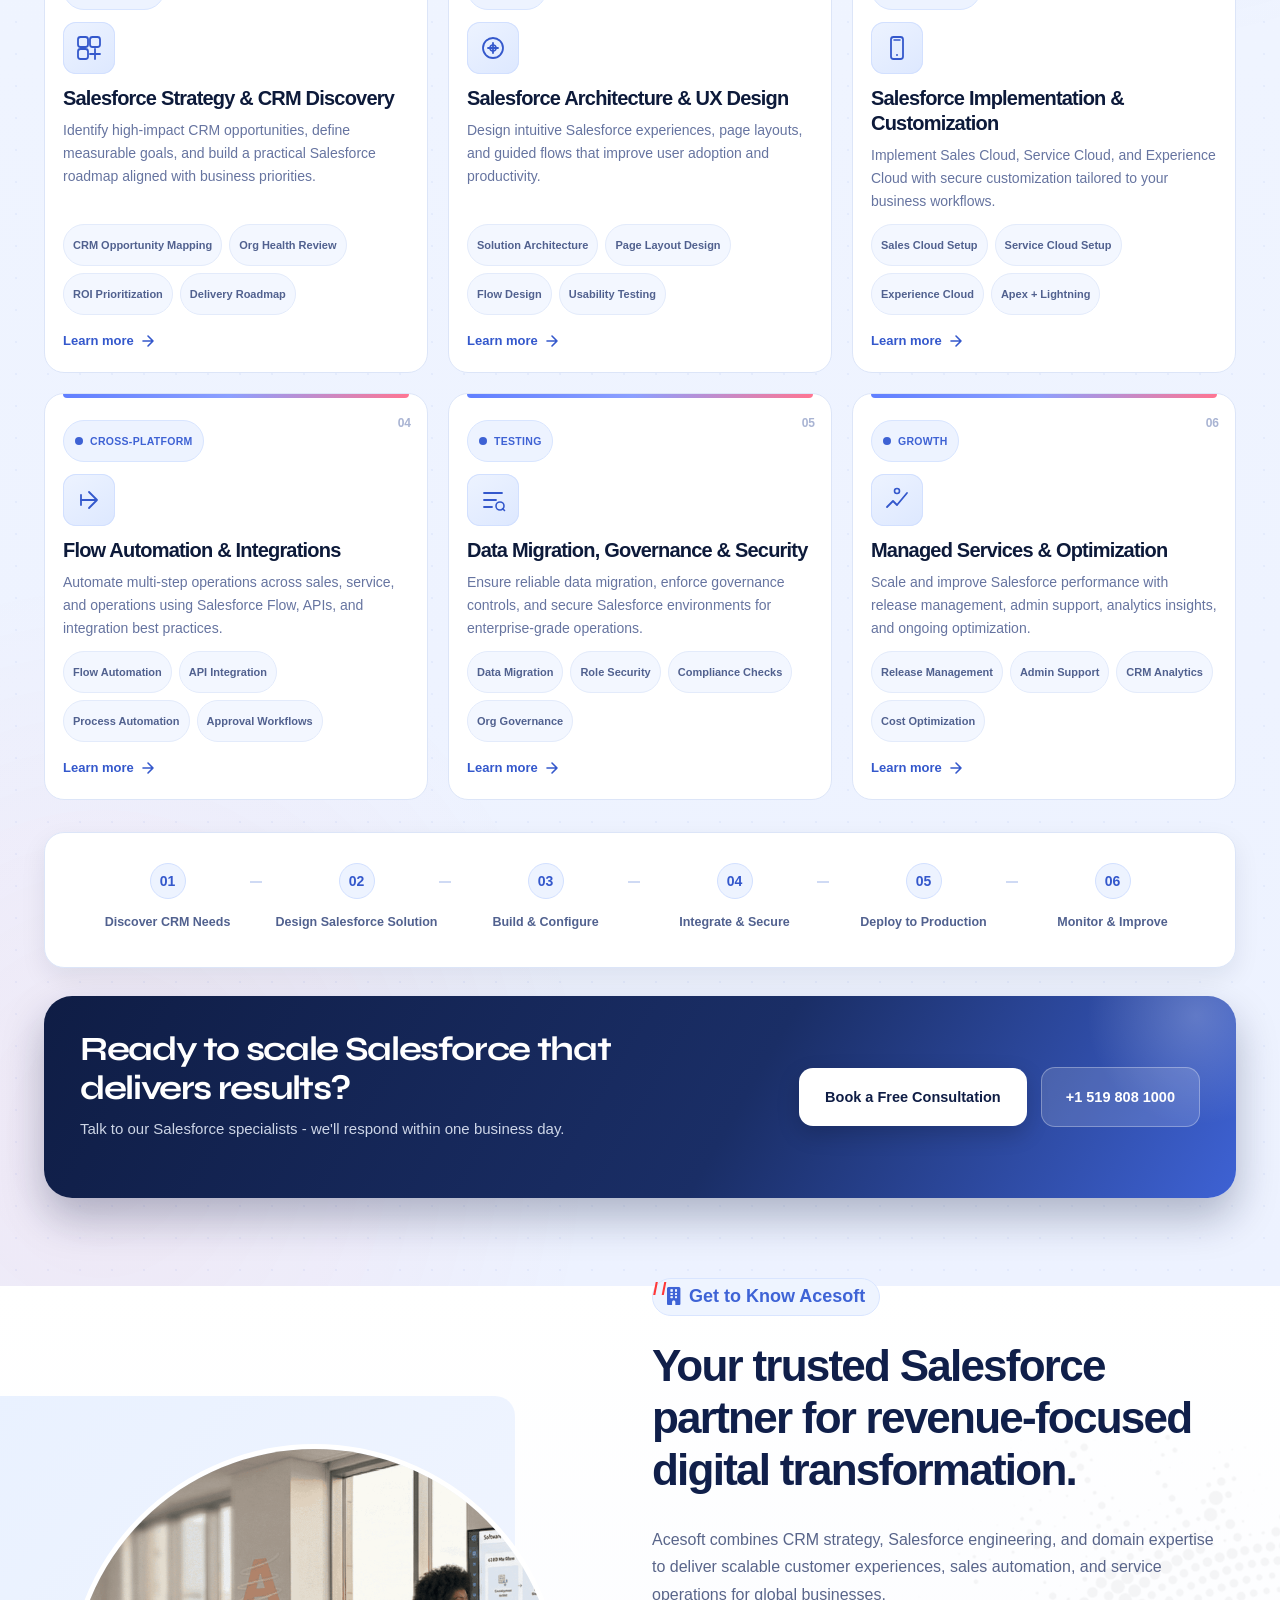
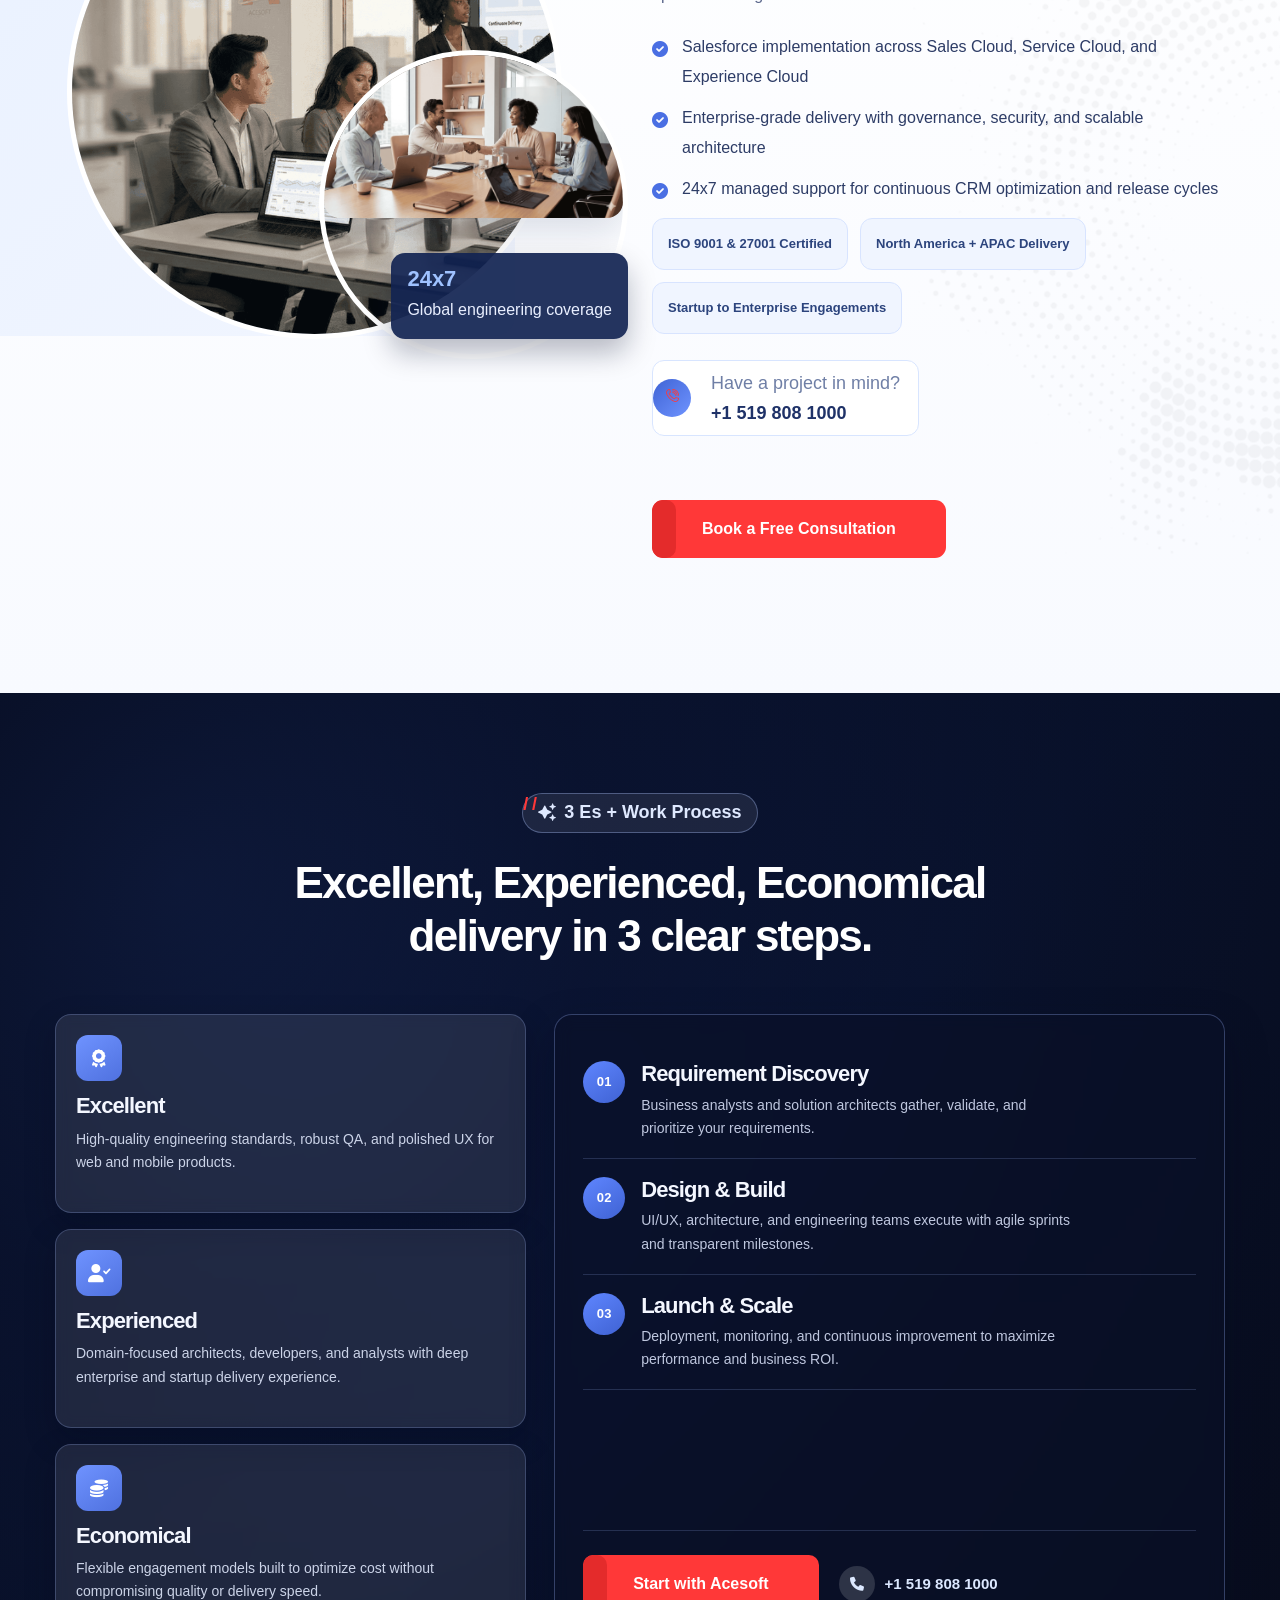
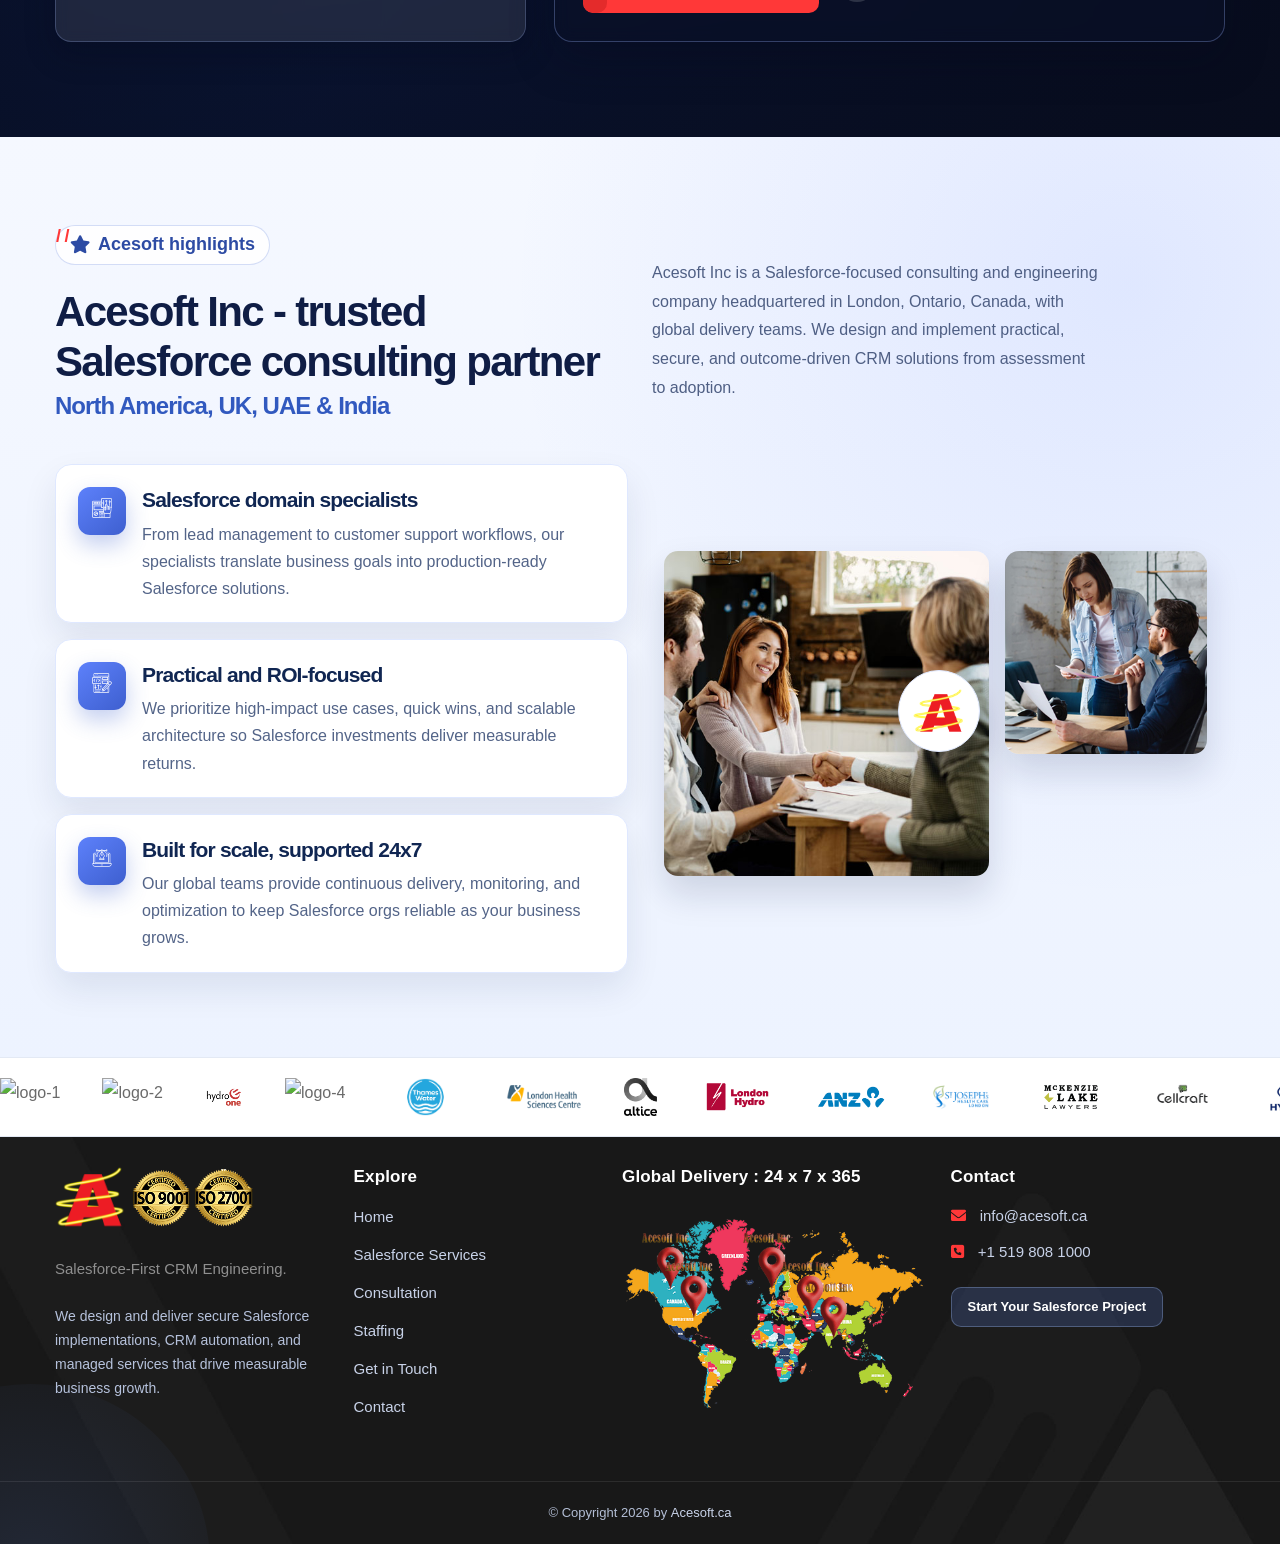
==== commit 3d5d8950: "minor updates on the images and compressed two images" ====
--- a/index.html
+++ b/index.html
@@ -20,6 +20,106 @@
 	<meta name="viewport" content="width=device-width, initial-scale=1.0, maximum-scale=1.0, user-scalable=0">
 	<!--[if lt IE 9]><script src="https://cdnjs.cloudflare.com/ajax/libs/html5shiv/3.7.3/html5shiv.js"></script><![endif]-->
 	<!--[if lt IE 9]><script src="js/respond.js"></script><![endif]-->
+	<meta charset="utf-8">
+	<title>Salesforce Consulting Services Canada & USA | SalesforceConsultants.ca</title>
+	<meta name="description" content="Salesforce consulting services for businesses in London, Ontario, Toronto, Kitchener, Waterloo, Windsor, across Canada and selected USA states. SalesforceConsultants.ca provides Salesforce implementation, development, managed services, integrations, migrations, support, staffing, and certified Salesforce consultants.">
+	<meta name="keywords" content="Salesforce consulting services, Salesforce consulting company, Salesforce implementation services, Salesforce implementation partner, Salesforce development services, Salesforce managed services, Salesforce support services, Salesforce integration services, Salesforce migration services, Salesforce staffing services, Salesforce staff augmentation, hire Salesforce developers, hire Salesforce consultant, certified Salesforce consultants, Salesforce CRM consulting, Sales Cloud consulting, Service Cloud consulting, Experience Cloud consulting, Marketing Cloud consulting, Salesforce consultant London Ontario, Salesforce consulting Toronto, Salesforce consulting Kitchener, Salesforce consulting Waterloo, Salesforce consulting Windsor Ontario, Salesforce consulting Canada, Salesforce developers Canada, Salesforce staffing Canada">
+	<meta name="author" content="SalesforceConsultants.ca">
+	<meta name="robots" content="index, follow, max-image-preview:large">
+	<meta name="googlebot" content="index, follow">
+	<meta name="viewport" content="width=device-width, initial-scale=1.0">
+	<meta http-equiv="X-UA-Compatible" content="IE=edge">
+  
+	<link rel="canonical" href="https://www.salesforceconsultants.ca/">
+	<link rel="icon" href="images/logo-2.png" type="image/x-icon">
+	<link rel="shortcut icon" href="images/logo-2.png" type="image/x-icon">
+  
+	<meta property="og:type" content="website">
+	<meta property="og:title" content="Salesforce Consulting Services Canada & USA | SalesforceConsultants.ca">
+	<meta property="og:description" content="Certified Salesforce consultants for implementation, development, integration, migration, support, and staffing across Ontario, Canada, and selected USA markets.">
+	<meta property="og:url" content="https://www.salesforceconsultants.ca/">
+	<meta property="og:site_name" content="SalesforceConsultants.ca">
+	<meta property="og:image" content="https://www.salesforceconsultants.ca/images/resource/salesforce-ontario-canada.png">
+	<meta property="og:image:alt" content="Salesforce consulting services in Ontario, Canada by SalesforceConsultants.ca">
+  
+	<meta name="twitter:card" content="summary_large_image">
+	<meta name="twitter:title" content="Salesforce Consulting Services Canada & USA | SalesforceConsultants.ca">
+	<meta name="twitter:description" content="Salesforce consulting, implementation, development, integrations, migrations, managed services, and staffing across Ontario, Canada, and selected USA states.">
+	<meta name="twitter:image" content="https://www.salesforceconsultants.ca/images/resource/salesforce-ontario-canada.png">
+  
+	<script type="application/ld+json">
+	{
+	  "@context": "https://schema.org",
+	  "@graph": [
+		{
+		  "@type": "Organization",
+		  "@id": "https://www.salesforceconsultants.ca/#organization",
+		  "name": "SalesforceConsultants.ca",
+		  "url": "https://www.salesforceconsultants.ca/",
+		  "logo": "https://www.salesforceconsultants.ca/images/logo-2.png",
+		  "email": "info@salesforceconsultants.ca",
+		  "telephone": "+1-519-808-1000"
+		},
+		{
+		  "@type": "LocalBusiness",
+		  "@id": "https://www.salesforceconsultants.ca/#localbusiness",
+		  "name": "SalesforceConsultants.ca",
+		  "url": "https://www.salesforceconsultants.ca/",
+		  "image": "https://www.salesforceconsultants.ca/images/resource/salesforce-ontario-canada.png",
+		  "telephone": "+1-519-808-1000",
+		  "email": "info@salesforceconsultants.ca",
+		  "areaServed": [
+			"London, Ontario",
+			"Toronto, Ontario",
+			"Kitchener, Ontario",
+			"Waterloo, Ontario",
+			"Windsor, Ontario",
+			"Canada",
+			"United States"
+		  ],
+		  "address": {
+			"@type": "PostalAddress",
+			"addressCountry": "CA",
+			"addressRegion": "Ontario",
+			"addressLocality": "London"
+		  }
+		},
+		{
+		  "@type": "Service",
+		  "@id": "https://www.salesforceconsultants.ca/#service",
+		  "serviceType": "Salesforce Consulting Services",
+		  "provider": {
+			"@id": "https://www.salesforceconsultants.ca/#organization"
+		  },
+		  "areaServed": [
+			"London, Ontario",
+			"Toronto, Ontario",
+			"Kitchener, Ontario",
+			"Waterloo, Ontario",
+			"Windsor, Ontario",
+			"Canada",
+			"United States"
+		  ],
+		  "hasOfferCatalog": {
+			"@type": "OfferCatalog",
+			"name": "Salesforce Services",
+			"itemListElement": [
+			  { "@type": "Offer", "itemOffered": { "@type": "Service", "name": "Salesforce Consulting Services" } },
+			  { "@type": "Offer", "itemOffered": { "@type": "Service", "name": "Salesforce Implementation Services" } },
+			  { "@type": "Offer", "itemOffered": { "@type": "Service", "name": "Salesforce Development Services" } },
+			  { "@type": "Offer", "itemOffered": { "@type": "Service", "name": "Salesforce Managed Services" } },
+			  { "@type": "Offer", "itemOffered": { "@type": "Service", "name": "Salesforce Support Services" } },
+			  { "@type": "Offer", "itemOffered": { "@type": "Service", "name": "Salesforce Integration Services" } },
+			  { "@type": "Offer", "itemOffered": { "@type": "Service", "name": "Salesforce Migration Services" } },
+			  { "@type": "Offer", "itemOffered": { "@type": "Service", "name": "Salesforce Staffing Services" } },
+			  { "@type": "Offer", "itemOffered": { "@type": "Service", "name": "Salesforce Staff Augmentation" } }
+			]
+		  }
+		}
+	  ]
+	}
+	</script>
+  
 	<style>
 		.flag-icon {
 			display: inline-block;
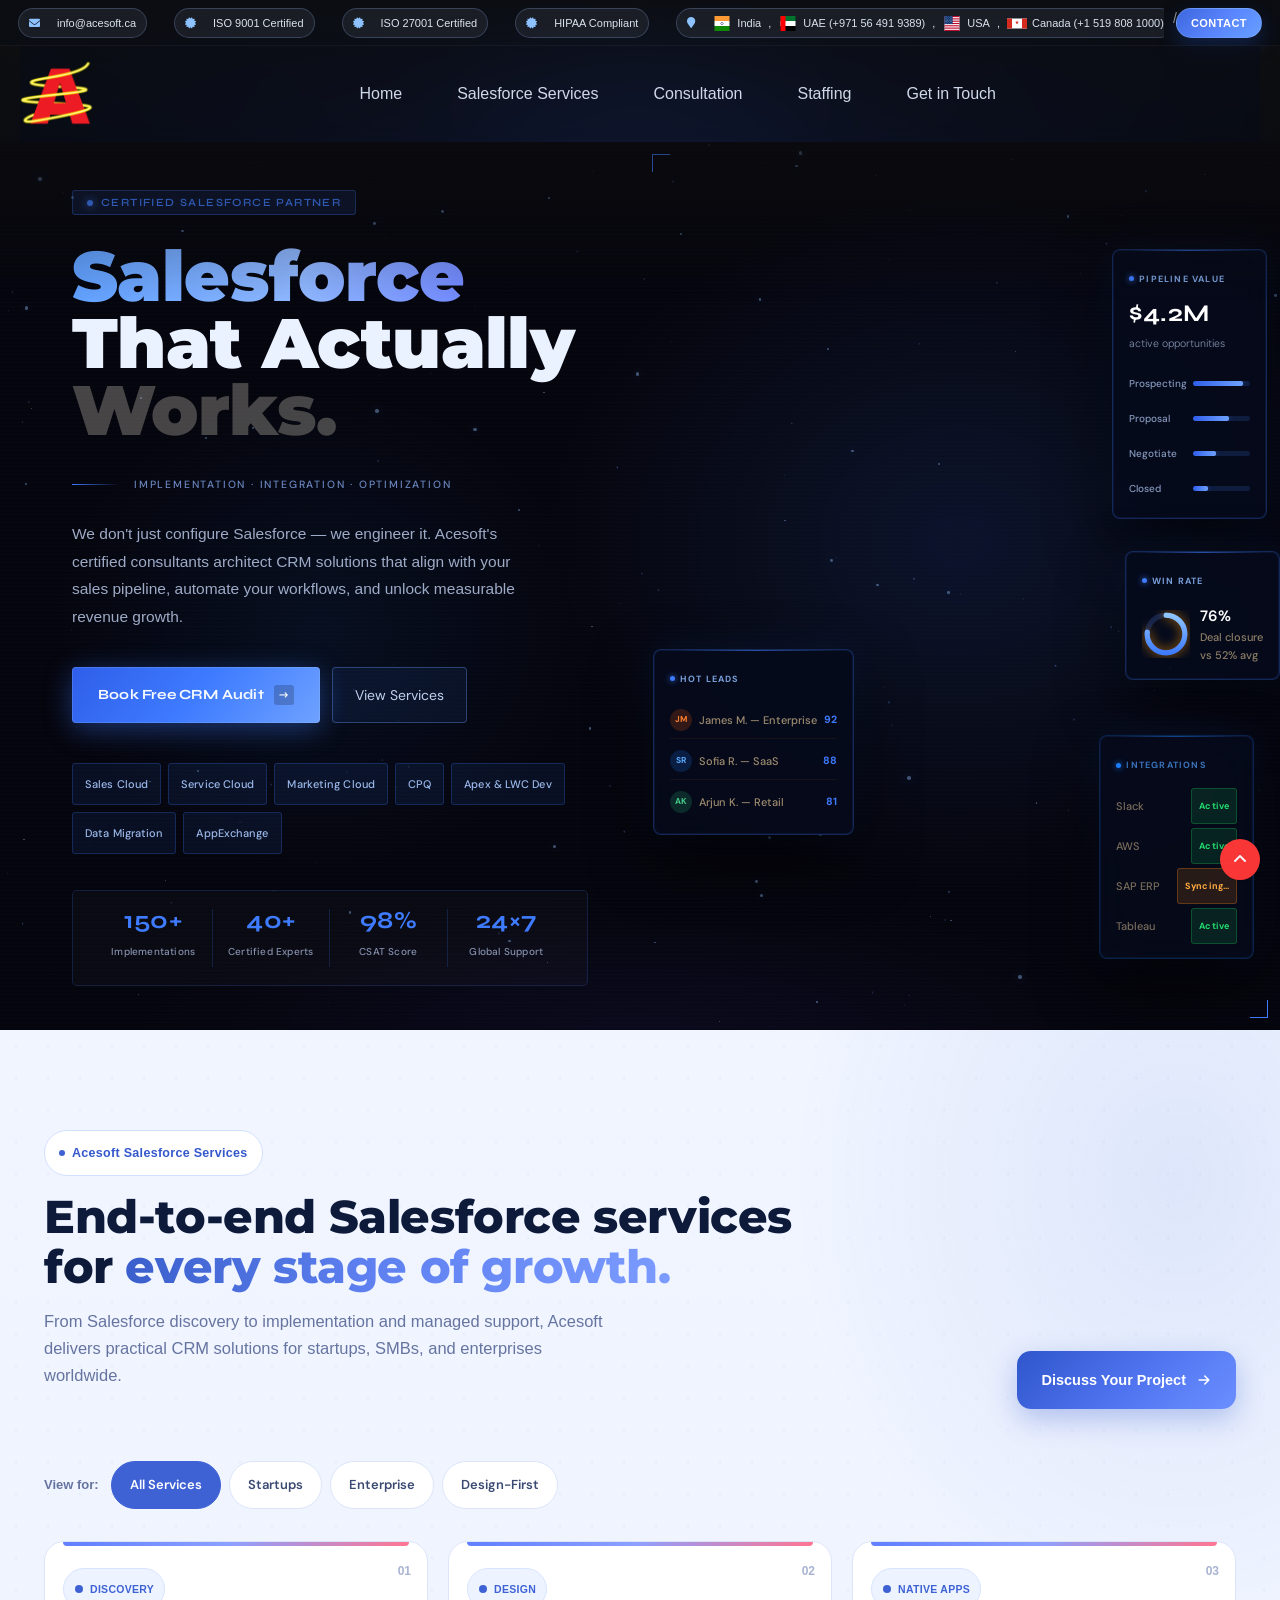
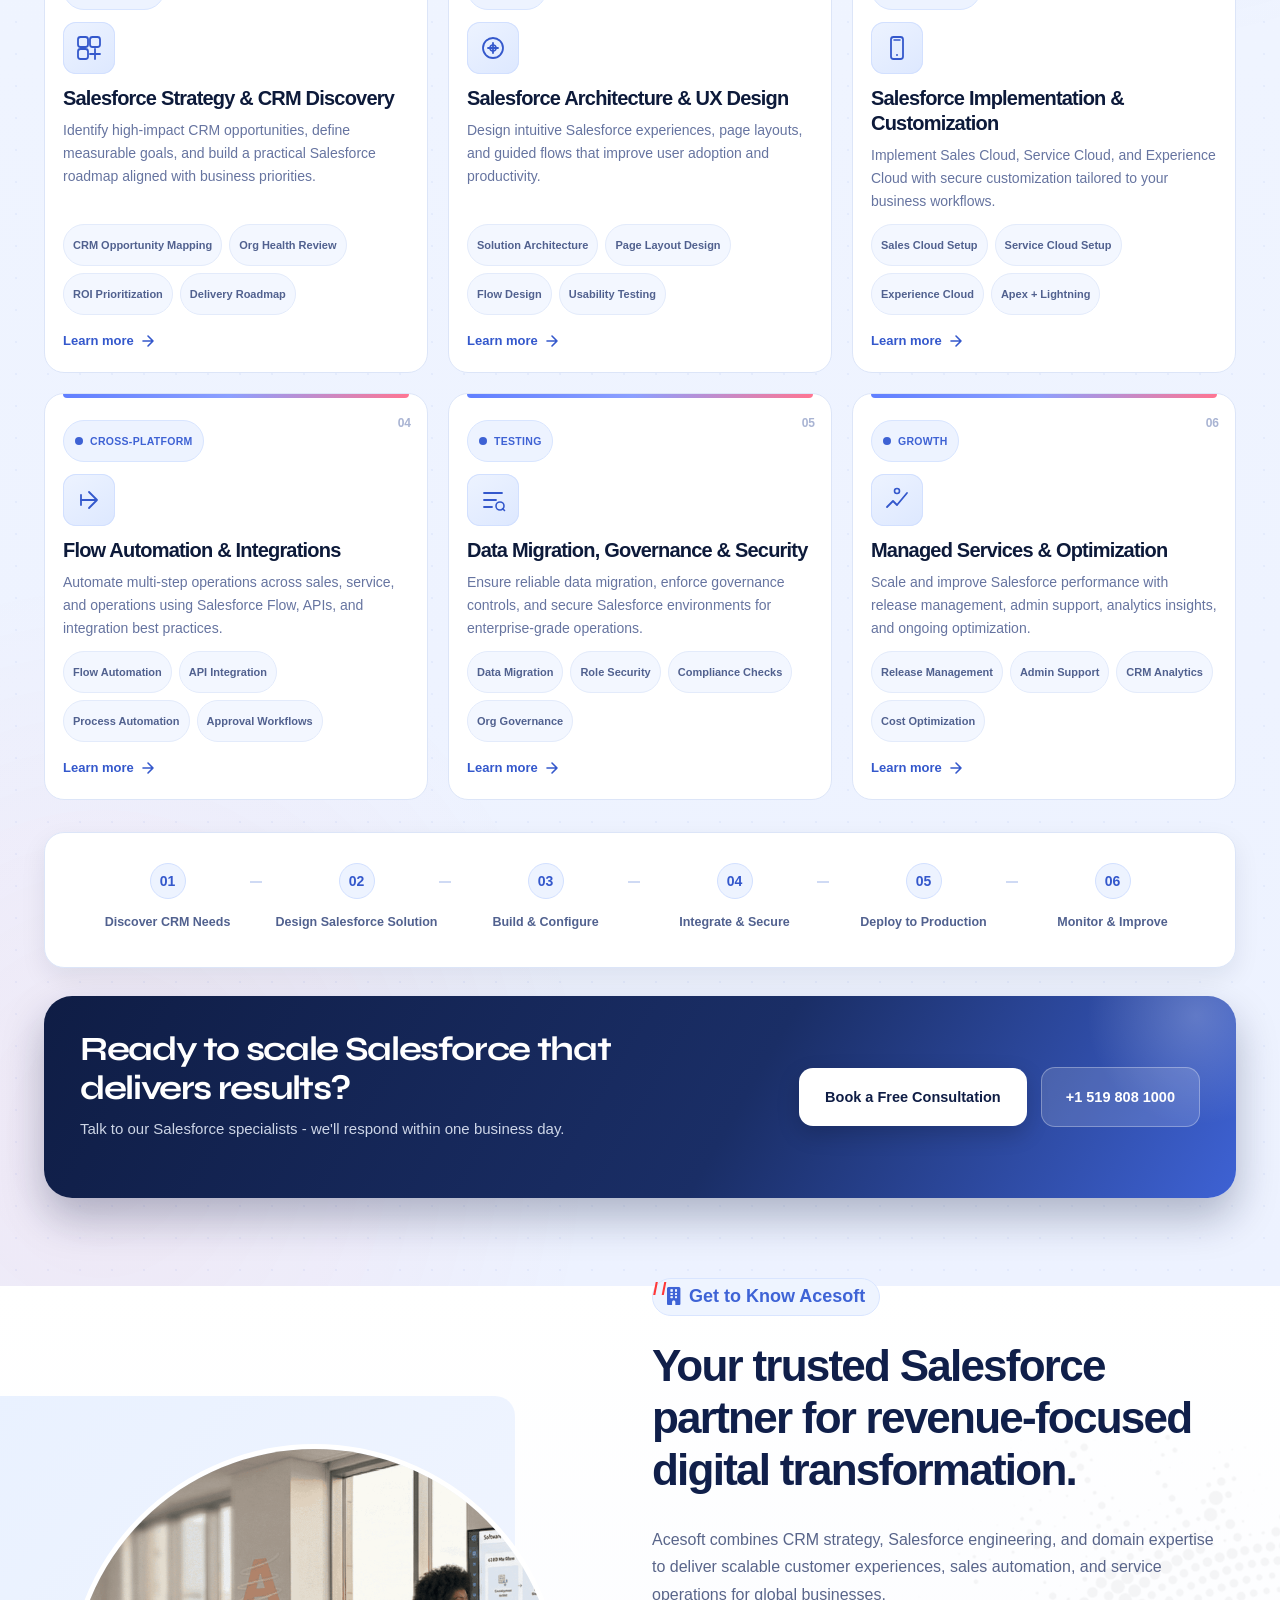
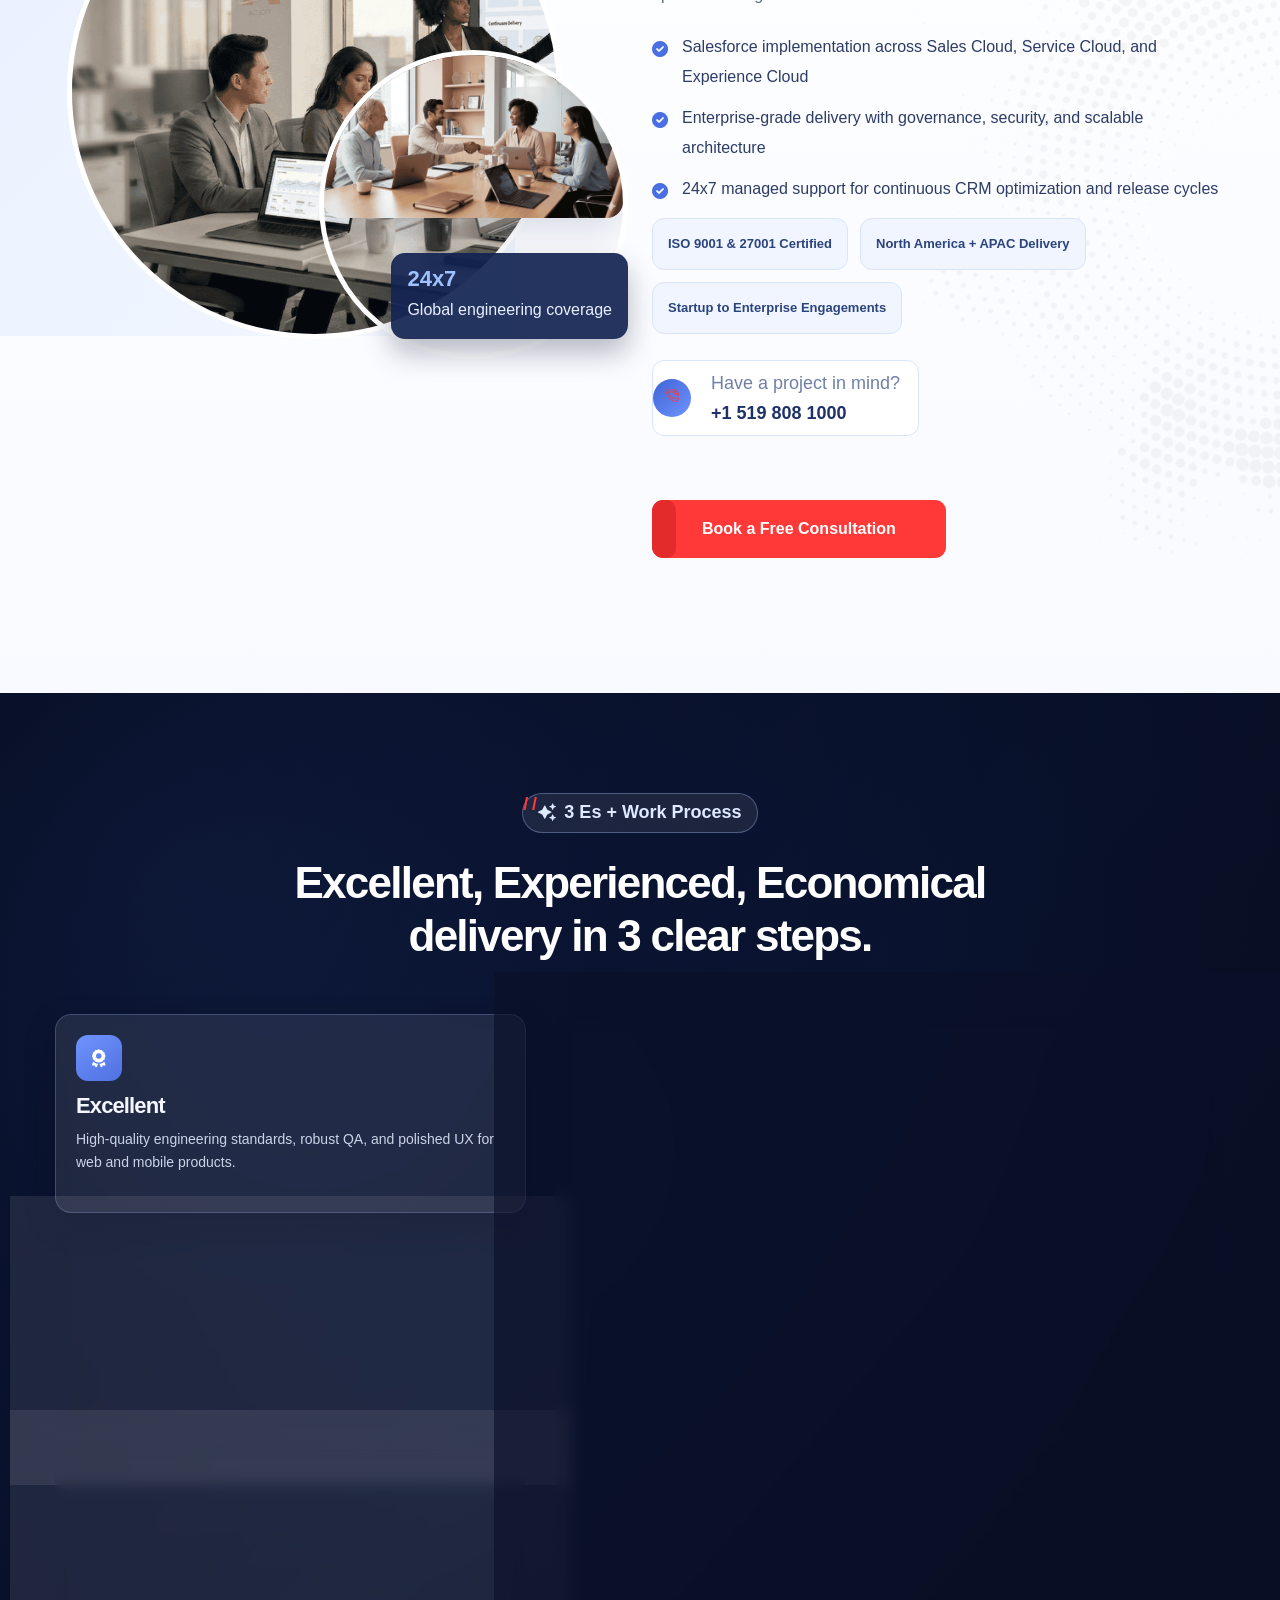
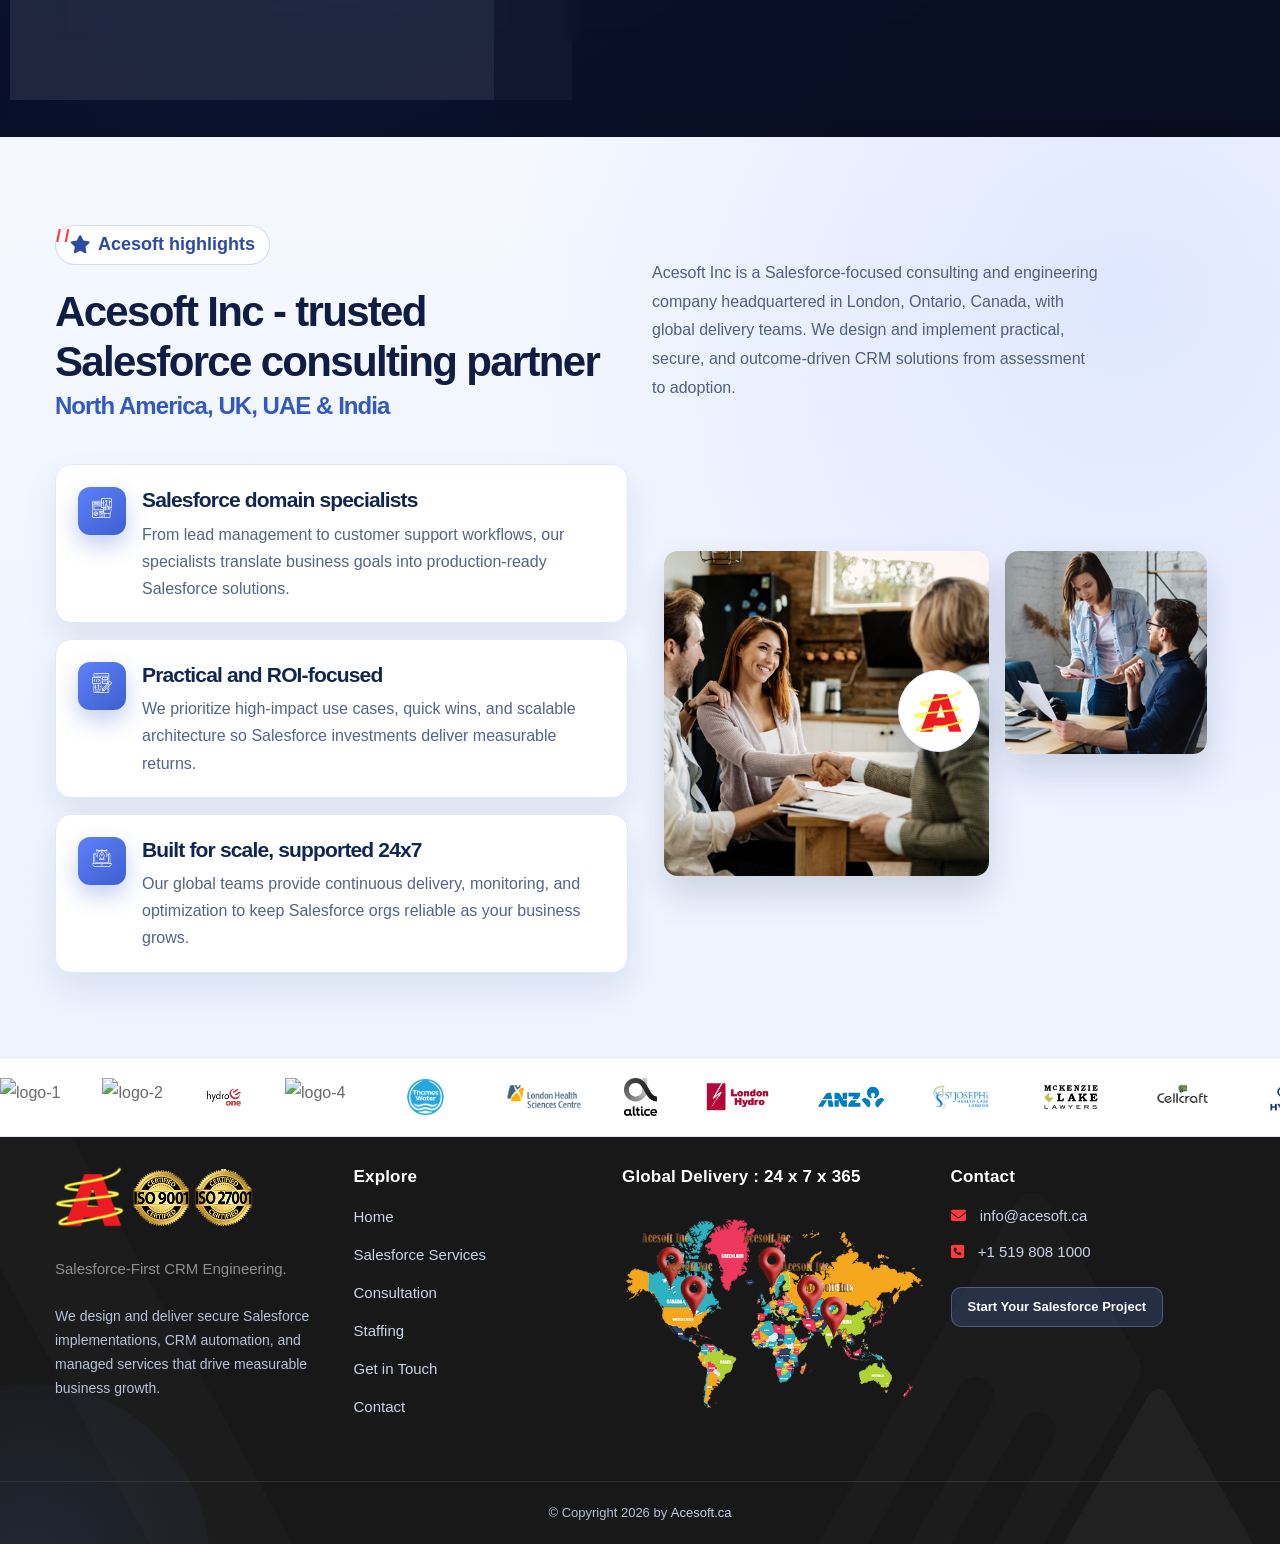
==== commit caf256f9: "minor updates on the images and compressed two images" ====
--- a/index.html
+++ b/index.html
@@ -2,15 +2,15 @@
 <html lang="en">
 
 <head>
-	<meta charset="utf-8">
-	<title>Acesoft Inc | Salesforce Consulting, CRM Implementation & Managed Services</title>
 	<!-- Stylesheets -->
 	<link href="css/bootstrap.min.css" rel="stylesheet">
 	<link href="css/style.css" rel="stylesheet">
 	<link href="css/responsive.css" rel="stylesheet">
 	<link href="css/footer-component.css" rel="stylesheet">
 	<link rel="preconnect" href="https://fonts.googleapis.com">
-	<link href="https://fonts.googleapis.com/css2?family=Syne:wght@400;600;700;800&family=Montserrat:wght@700;800;900&family=DM+Sans:ital,opsz,wght@0,9..40,300;0,9..40,400;0,9..40,500;1,9..40,300&display=swap" rel="stylesheet">
+	<link
+		href="https://fonts.googleapis.com/css2?family=Syne:wght@400;600;700;800&family=Montserrat:wght@700;800;900&family=DM+Sans:ital,opsz,wght@0,9..40,300;0,9..40,400;0,9..40,500;1,9..40,300&display=swap"
+		rel="stylesheet">
 
 	<link rel="shortcut icon" href="images/logo-2.png" type="image/x-icon">
 	<link rel="icon" href="images/logo-2.png" type="image/x-icon">
@@ -21,32 +21,42 @@
 	<!--[if lt IE 9]><script src="https://cdnjs.cloudflare.com/ajax/libs/html5shiv/3.7.3/html5shiv.js"></script><![endif]-->
 	<!--[if lt IE 9]><script src="js/respond.js"></script><![endif]-->
 	<meta charset="utf-8">
-	<title>Salesforce Consulting Services Canada & USA | SalesforceConsultants.ca</title>
-	<meta name="description" content="Salesforce consulting services for businesses in London, Ontario, Toronto, Kitchener, Waterloo, Windsor, across Canada and selected USA states. SalesforceConsultants.ca provides Salesforce implementation, development, managed services, integrations, migrations, support, staffing, and certified Salesforce consultants.">
-	<meta name="keywords" content="Salesforce consulting services, Salesforce consulting company, Salesforce implementation services, Salesforce implementation partner, Salesforce development services, Salesforce managed services, Salesforce support services, Salesforce integration services, Salesforce migration services, Salesforce staffing services, Salesforce staff augmentation, hire Salesforce developers, hire Salesforce consultant, certified Salesforce consultants, Salesforce CRM consulting, Sales Cloud consulting, Service Cloud consulting, Experience Cloud consulting, Marketing Cloud consulting, Salesforce consultant London Ontario, Salesforce consulting Toronto, Salesforce consulting Kitchener, Salesforce consulting Waterloo, Salesforce consulting Windsor Ontario, Salesforce consulting Canada, Salesforce developers Canada, Salesforce staffing Canada">
+	<title>Salesforce Consulting, Staffing, Services | Salesforce Experts | Canada & USA</title>
+	<meta name="description"
+		content="Salesforce consulting services for businesses in London, Ontario, Toronto, Kitchener, Waterloo, Windsor, across Canada and selected USA states. SalesforceConsultants.ca provides Salesforce implementation, development, managed services, integrations, migrations, support, staffing, and certified Salesforce consultants.">
+	<meta name="keywords"
+		content="Salesforce consulting services, Salesforce consulting company, Salesforce implementation services, Salesforce implementation partner, Salesforce development services, Salesforce managed services, Salesforce support services, Salesforce integration services, Salesforce migration services, Salesforce staffing services, Salesforce staff augmentation, hire Salesforce developers, hire Salesforce consultant, certified Salesforce consultants, Salesforce CRM consulting, Sales Cloud consulting, Service Cloud consulting, Experience Cloud consulting, Marketing Cloud consulting, Salesforce consultant London Ontario, Salesforce consulting Toronto, Salesforce consulting Kitchener, Salesforce consulting Waterloo, Salesforce consulting Windsor Ontario, Salesforce consulting Canada, Salesforce developers Canada, Salesforce staffing Canada">
 	<meta name="author" content="SalesforceConsultants.ca">
 	<meta name="robots" content="index, follow, max-image-preview:large">
 	<meta name="googlebot" content="index, follow">
 	<meta name="viewport" content="width=device-width, initial-scale=1.0">
 	<meta http-equiv="X-UA-Compatible" content="IE=edge">
-  
+
 	<link rel="canonical" href="https://www.salesforceconsultants.ca/">
 	<link rel="icon" href="images/logo-2.png" type="image/x-icon">
 	<link rel="shortcut icon" href="images/logo-2.png" type="image/x-icon">
-  
+
 	<meta property="og:type" content="website">
 	<meta property="og:title" content="Salesforce Consulting Services Canada & USA | SalesforceConsultants.ca">
-	<meta property="og:description" content="Certified Salesforce consultants for implementation, development, integration, migration, support, and staffing across Ontario, Canada, and selected USA markets.">
+	<meta property="og:description"
+		content="Certified Salesforce consultants for implementation, development, integration, migration, support, and staffing across Ontario, Canada, and selected USA markets.">
 	<meta property="og:url" content="https://www.salesforceconsultants.ca/">
 	<meta property="og:site_name" content="SalesforceConsultants.ca">
-	<meta property="og:image" content="https://www.salesforceconsultants.ca/images/resource/salesforce-ontario-canada.png">
-	<meta property="og:image:alt" content="Salesforce consulting services in Ontario, Canada by SalesforceConsultants.ca">
-  
+	<meta property="og:image"
+		content="https://www.salesforceconsultants.ca/images/resource/salesforce-ontario-canada.png">
+	<meta property="og:image:alt"
+		content="Salesforce consulting services in Ontario, Canada by SalesforceConsultants.ca">
+
 	<meta name="twitter:card" content="summary_large_image">
 	<meta name="twitter:title" content="Salesforce Consulting Services Canada & USA | SalesforceConsultants.ca">
-	<meta name="twitter:description" content="Salesforce consulting, implementation, development, integrations, migrations, managed services, and staffing across Ontario, Canada, and selected USA states.">
-	<meta name="twitter:image" content="https://www.salesforceconsultants.ca/images/resource/salesforce-ontario-canada.png">
-  
+	<meta name="twitter:description"
+		content="Salesforce consulting, implementation, development, integrations, migrations, managed services, and staffing across Ontario, Canada, and selected USA states.">
+	<meta name="twitter:image"
+		content="https://www.salesforceconsultants.ca/images/resource/salesforce-ontario-canada.png">
+
+	<meta name="robots" content="index, follow, max-image-preview:large, max-snippet:-1, max-video-preview:-1">
+	<link rel="sitemap" type="application/xml" title="Sitemap" href="https://www.salesforceconsultants.ca/sitemap.xml">
+
 	<script type="application/ld+json">
 	{
 	  "@context": "https://schema.org",
@@ -119,7 +129,7 @@
 	  ]
 	}
 	</script>
-  
+
 	<style>
 		.flag-icon {
 			display: inline-block;
@@ -249,11 +259,13 @@
 		.sticky-header .main-menu .navigation>li:hover>a {
 			color: #ff4b63 !important;
 		}
+
 		.header-top {
 			background: rgba(8, 12, 24, 0.42);
 			backdrop-filter: blur(8px);
 			box-shadow: inset 0 -1px 0 rgba(255, 255, 255, 0.04);
 		}
+
 		.header-top .inner-container {
 			min-height: 46px;
 			margin: 0 auto;
@@ -263,6 +275,7 @@
 			justify-content: space-between;
 			gap: 12px;
 		}
+
 		.header-top .top-left {
 			display: flex;
 			align-items: center;
@@ -270,12 +283,14 @@
 			min-width: 0;
 			overflow: hidden;
 		}
+
 		.header-top .top-right {
 			display: flex;
 			align-items: center;
 			flex: 0 0 auto;
 			margin-left: auto;
 		}
+
 		.header-top .top-left .list-style-one {
 			display: flex;
 			align-items: center;
@@ -287,6 +302,7 @@
 			overflow: hidden;
 			text-overflow: ellipsis;
 		}
+
 		.header-top .top-left .list-style-one li {
 			display: inline-flex;
 			align-items: center;
@@ -302,18 +318,22 @@
 			white-space: nowrap;
 			backdrop-filter: blur(5px);
 		}
+
 		.header-top .top-left .list-style-one li i {
 			color: #8dc2ff;
 			font-size: 11px;
 		}
+
 		.header-top .top-left .list-style-one li a {
 			color: inherit;
 			text-decoration: none;
 		}
+
 		.header-top .top-left .list-style-one li a:hover {
 			color: #ffffff;
 			text-decoration: underline;
 		}
+
 		.header-top .top-right .useful-links {
 			margin: 0;
 			padding: 0;
@@ -321,6 +341,7 @@
 			display: flex;
 			align-items: center;
 		}
+
 		.header-top .top-right .useful-links li a {
 			display: inline-flex;
 			align-items: center;
@@ -338,6 +359,7 @@
 			box-shadow: 0 8px 20px rgba(28, 74, 170, 0.34);
 			transition: transform .2s ease, box-shadow .2s ease, opacity .2s ease;
 		}
+
 		.header-top .top-right .useful-links li a:hover {
 			transform: translateY(-1px);
 			opacity: 0.95;
@@ -582,28 +604,37 @@
 				height: 410px;
 			}
 		}
+
 		@media (max-width: 767px) {
 			.header-top .inner-container {
 				min-height: 40px;
 				padding: 0 12px;
 				gap: 8px;
 			}
+
 			.header-top .top-left .list-style-one li:nth-child(4) {
 				display: none;
 			}
+
 			.header-top .top-left .list-style-one li {
 				height: 28px;
 				font-size: 10px;
 				padding: 0 8px;
 			}
+
 			.header-top .top-right .useful-links li a {
 				height: 28px;
 				font-size: 10px;
 				padding: 0 10px;
 			}
-			.header-top .top-left { overflow: hidden; }
-		}
+
+			.header-top .top-left {
+				overflow: hidden;
+			}
+		}
+
 		@media (max-width: 500px) {
+
 			.header-top .top-left .list-style-one li:nth-child(2),
 			.header-top .top-left .list-style-one li:nth-child(3) {
 				display: none;
@@ -1314,19 +1345,21 @@
 			position: relative;
 			padding: 100px 0 88px;
 			background:
-				radial-gradient(ellipse 70% 55% at 8% 92%, rgba(255,79,110,0.07) 0%, transparent 55%),
-				radial-gradient(ellipse 60% 50% at 92% 8%, rgba(62,98,212,0.1) 0%, transparent 50%),
+				radial-gradient(ellipse 70% 55% at 8% 92%, rgba(255, 79, 110, 0.07) 0%, transparent 55%),
+				radial-gradient(ellipse 60% 50% at 92% 8%, rgba(62, 98, 212, 0.1) 0%, transparent 50%),
 				linear-gradient(180deg, #f0f5ff 0%, #edf2ff 100%);
 			overflow: hidden;
 		}
+
 		.as-services::before {
 			content: '';
 			position: absolute;
 			inset: 0;
-			background-image: radial-gradient(circle, rgba(62,98,212,0.06) 1px, transparent 1px);
+			background-image: radial-gradient(circle, rgba(62, 98, 212, 0.06) 1px, transparent 1px);
 			background-size: 32px 32px;
 			pointer-events: none;
 		}
+
 		.as-container {
 			max-width: 1240px;
 			margin: 0 auto;
@@ -1334,6 +1367,7 @@
 			position: relative;
 			z-index: 2;
 		}
+
 		.as-header {
 			display: flex;
 			align-items: flex-end;
@@ -1342,7 +1376,12 @@
 			margin-bottom: 52px;
 			flex-wrap: wrap;
 		}
-		.as-header-left { flex: 1; min-width: 280px; }
+
+		.as-header-left {
+			flex: 1;
+			min-width: 280px;
+		}
+
 		.as-label {
 			display: inline-flex;
 			align-items: center;
@@ -1357,6 +1396,7 @@
 			letter-spacing: 0.3px;
 			margin-bottom: 16px;
 		}
+
 		.as-label-dot {
 			width: 6px;
 			height: 6px;
@@ -1364,10 +1404,21 @@
 			background: #3e62d4;
 			animation: pulse-dot 2s ease-in-out infinite;
 		}
+
 		@keyframes pulse-dot {
-			0%, 100% { opacity: 1; transform: scale(1); }
-			50% { opacity: 0.4; transform: scale(0.7); }
-		}
+
+			0%,
+			100% {
+				opacity: 1;
+				transform: scale(1);
+			}
+
+			50% {
+				opacity: 0.4;
+				transform: scale(0.7);
+			}
+		}
+
 		.as-title {
 			font-family: 'Montserrat', 'DM Sans', sans-serif;
 			font-size: clamp(32px, 4vw, 46px);
@@ -1376,6 +1427,7 @@
 			line-height: 1.08;
 			letter-spacing: -0.4px;
 		}
+
 		.as-title em {
 			font-style: normal;
 			background: linear-gradient(90deg, #3a5fcc 0%, #5e80f0 45%, #7b9bff 100%);
@@ -1383,6 +1435,7 @@
 			background-clip: text;
 			-webkit-text-fill-color: transparent;
 		}
+
 		.as-subtitle {
 			margin-top: 12px;
 			color: #6674a0;
@@ -1390,6 +1443,7 @@
 			line-height: 1.65;
 			max-width: 580px;
 		}
+
 		.as-cta-btn {
 			display: inline-flex;
 			align-items: center;
@@ -1401,16 +1455,18 @@
 			font-weight: 700;
 			font-size: 14.5px;
 			text-decoration: none;
-			box-shadow: 0 10px 28px rgba(47,86,203,0.3);
+			box-shadow: 0 10px 28px rgba(47, 86, 203, 0.3);
 			transition: transform 0.22s, box-shadow 0.22s;
 			flex-shrink: 0;
 		}
+
 		.as-cta-btn:hover {
 			transform: translateY(-2px);
-			box-shadow: 0 16px 32px rgba(47,86,203,0.38);
+			box-shadow: 0 16px 32px rgba(47, 86, 203, 0.38);
 			color: #fff;
 			text-decoration: none;
 		}
+
 		.as-stats-bar {
 			display: flex;
 			align-items: stretch;
@@ -1419,9 +1475,10 @@
 			border-radius: 20px;
 			margin-bottom: 44px;
 			overflow: hidden;
-			border: 1px solid rgba(255,255,255,0.07);
-			box-shadow: 0 18px 46px rgba(8,15,40,0.22);
-		}
+			border: 1px solid rgba(255, 255, 255, 0.07);
+			box-shadow: 0 18px 46px rgba(8, 15, 40, 0.22);
+		}
+
 		.as-stat {
 			flex: 1;
 			padding: 22px 24px;
@@ -1432,16 +1489,21 @@
 			position: relative;
 			transition: background 0.2s;
 		}
-		.as-stat + .as-stat::before {
+
+		.as-stat+.as-stat::before {
 			content: '';
 			position: absolute;
 			left: 0;
 			top: 16px;
 			bottom: 16px;
 			width: 1px;
-			background: rgba(255,255,255,0.1);
-		}
-		.as-stat:hover { background: rgba(255,255,255,0.05); }
+			background: rgba(255, 255, 255, 0.1);
+		}
+
+		.as-stat:hover {
+			background: rgba(255, 255, 255, 0.05);
+		}
+
 		.as-stat-num {
 			font-family: 'Syne', sans-serif;
 			font-size: 28px;
@@ -1450,18 +1512,21 @@
 			line-height: 1;
 			letter-spacing: -0.5px;
 		}
+
 		.as-stat-num span {
 			background: linear-gradient(90deg, #7fb2ff 0%, #aecbff 100%);
 			-webkit-background-clip: text;
 			background-clip: text;
 			-webkit-text-fill-color: transparent;
 		}
+
 		.as-stat-label {
 			font-size: 12px;
-			color: rgba(200,218,255,0.7);
+			color: rgba(200, 218, 255, 0.7);
 			margin-top: 5px;
 			font-weight: 500;
 		}
+
 		.as-filters {
 			display: flex;
 			align-items: center;
@@ -1469,12 +1534,14 @@
 			margin-bottom: 32px;
 			flex-wrap: wrap;
 		}
+
 		.as-filter-label {
 			font-size: 13px;
 			color: #6674a0;
 			font-weight: 600;
 			margin-right: 4px;
 		}
+
 		.as-filter {
 			padding: 8px 18px;
 			border-radius: 999px;
@@ -1487,22 +1554,26 @@
 			transition: all 0.18s;
 			font-family: 'DM Sans', sans-serif;
 		}
+
 		.as-filter:hover {
 			border-color: #3e62d4;
 			color: #3e62d4;
 			background: #eef3ff;
 		}
+
 		.as-filter.active {
 			background: #3e62d4;
 			border-color: #3e62d4;
 			color: #fff;
 		}
+
 		.as-cards-grid {
 			display: grid;
 			grid-template-columns: repeat(3, minmax(0, 1fr));
 			gap: 20px;
 			margin-bottom: 32px;
 		}
+
 		.as-card {
 			position: relative;
 			display: flex;
@@ -1515,11 +1586,13 @@
 			transition: transform 0.22s, box-shadow 0.22s, border-color 0.22s;
 			overflow: hidden;
 		}
+
 		.as-card:hover {
 			transform: translateY(-6px);
 			border-color: #bfcdf4;
-			box-shadow: 0 16px 34px rgba(10,22,56,0.12);
-		}
+			box-shadow: 0 16px 34px rgba(10, 22, 56, 0.12);
+		}
+
 		.as-card-accent {
 			position: absolute;
 			left: 18px;
@@ -1530,6 +1603,7 @@
 			background: linear-gradient(90deg, #4f71ff 0%, #7f95ff 48%, #ff6686 100%);
 			opacity: 0.9;
 		}
+
 		.as-card-phase {
 			position: absolute;
 			top: 14px;
@@ -1538,6 +1612,7 @@
 			font-weight: 700;
 			color: #a9b4d3;
 		}
+
 		.as-stage-chip {
 			display: inline-flex;
 			align-items: center;
@@ -1555,6 +1630,7 @@
 			margin-top: 8px;
 			margin-bottom: 12px;
 		}
+
 		.as-icon-box {
 			width: 52px;
 			height: 52px;
@@ -1567,7 +1643,12 @@
 			box-shadow: inset 0 0 0 1px #d2e0ff;
 			margin-bottom: 12px;
 		}
-		.as-icon-box svg { width: 26px; height: 26px; }
+
+		.as-icon-box svg {
+			width: 26px;
+			height: 26px;
+		}
+
 		.as-card-title {
 			font-size: 20px;
 			line-height: 1.25;
@@ -1575,19 +1656,25 @@
 			font-weight: 800;
 			margin-bottom: 8px;
 		}
+
 		.as-card-desc {
 			font-size: 14px;
 			line-height: 1.62;
 			color: #6674a0;
 			margin-bottom: 12px;
 		}
-		.as-deliverables { margin-top: auto; }
+
+		.as-deliverables {
+			margin-top: auto;
+		}
+
 		.as-deliver-list {
 			display: flex;
 			flex-wrap: wrap;
 			gap: 7px;
 			margin-bottom: 10px;
 		}
+
 		.as-deliver-tag {
 			font-size: 11px;
 			padding: 5px 9px;
@@ -1597,6 +1684,7 @@
 			border: 1px solid #e3ebfb;
 			font-weight: 600;
 		}
+
 		.as-card-link {
 			display: inline-flex;
 			align-items: center;
@@ -1606,7 +1694,12 @@
 			color: #3458cc;
 			text-decoration: none;
 		}
-		.as-card-link:hover { color: #254abf; text-decoration: none; }
+
+		.as-card-link:hover {
+			color: #254abf;
+			text-decoration: none;
+		}
+
 		.as-journey {
 			display: flex;
 			align-items: center;
@@ -1617,13 +1710,15 @@
 			border: 1px solid #dce5f8;
 			border-radius: 20px;
 			margin-bottom: 28px;
-			box-shadow: 0 10px 26px rgba(10,22,56,0.08);
-		}
+			box-shadow: 0 10px 26px rgba(10, 22, 56, 0.08);
+		}
+
 		.as-journey-step {
 			position: relative;
 			flex: 1;
 			text-align: center;
 		}
+
 		.as-journey-step:not(:last-child)::before {
 			content: '';
 			position: absolute;
@@ -1633,6 +1728,7 @@
 			height: 1.5px;
 			background: #cfdaf4;
 		}
+
 		.as-j-num {
 			display: inline-flex;
 			align-items: center;
@@ -1647,11 +1743,13 @@
 			margin-bottom: 8px;
 			border: 1px solid #d2e0ff;
 		}
+
 		.as-j-label {
 			font-size: 12.5px;
 			color: #51618f;
 			font-weight: 700;
 		}
+
 		.as-bottom-cta {
 			position: relative;
 			overflow: hidden;
@@ -1663,8 +1761,9 @@
 			align-items: center;
 			justify-content: space-between;
 			gap: 22px;
-			box-shadow: 0 20px 42px rgba(10,22,56,0.28);
-		}
+			box-shadow: 0 20px 42px rgba(10, 22, 56, 0.28);
+		}
+
 		.as-bottom-cta::before {
 			content: '';
 			position: absolute;
@@ -1673,24 +1772,28 @@
 			border-radius: 50%;
 			right: -70px;
 			top: -90px;
-			background: radial-gradient(circle, rgba(255,255,255,0.22), transparent 70%);
+			background: radial-gradient(circle, rgba(255, 255, 255, 0.22), transparent 70%);
 			pointer-events: none;
 		}
+
 		.as-cta-text {
 			position: relative;
 			z-index: 1;
 			max-width: 580px;
 		}
+
 		.as-cta-text h3 {
 			font-family: 'Syne', sans-serif;
 			font-size: clamp(24px, 3vw, 34px);
 			line-height: 1.15;
 			margin-bottom: 6px;
 		}
+
 		.as-cta-text p {
-			color: rgba(235,242,255,0.86);
+			color: rgba(235, 242, 255, 0.86);
 			font-size: 15px;
 		}
+
 		.as-cta-actions {
 			display: flex;
 			align-items: center;
@@ -1699,6 +1802,7 @@
 			position: relative;
 			z-index: 1;
 		}
+
 		.as-btn-white {
 			display: inline-flex;
 			align-items: center;
@@ -1710,52 +1814,108 @@
 			font-weight: 700;
 			font-size: 14.5px;
 			text-decoration: none;
-			box-shadow: 0 8px 22px rgba(0,0,0,0.18);
-		}
+			box-shadow: 0 8px 22px rgba(0, 0, 0, 0.18);
+		}
+
 		.as-btn-white:hover {
 			transform: translateY(-2px);
-			box-shadow: 0 14px 28px rgba(0,0,0,0.22);
-		}
+			box-shadow: 0 14px 28px rgba(0, 0, 0, 0.22);
+		}
+
 		.as-btn-ghost-white {
 			display: inline-flex;
 			align-items: center;
 			gap: 9px;
 			padding: 14px 24px;
 			border-radius: 14px;
-			background: rgba(255,255,255,0.14);
+			background: rgba(255, 255, 255, 0.14);
 			color: #fff;
 			font-weight: 600;
 			font-size: 14.5px;
 			text-decoration: none;
-			border: 1.5px solid rgba(255,255,255,0.3);
-		}
+			border: 1.5px solid rgba(255, 255, 255, 0.3);
+		}
+
 		.as-btn-ghost-white:hover {
-			background: rgba(255,255,255,0.22);
-			border-color: rgba(255,255,255,0.5);
-		}
+			background: rgba(255, 255, 255, 0.22);
+			border-color: rgba(255, 255, 255, 0.5);
+		}
+
 		@media (max-width: 1180px) {
 			.as-cards-grid {
 				grid-template-columns: repeat(2, minmax(0, 1fr));
 			}
 		}
+
 		@media (max-width: 860px) {
-			.as-stats-bar { flex-wrap: wrap; }
-			.as-stat { flex: 1 1 calc(50% - 1px); }
-			.as-journey { flex-wrap: wrap; gap: 20px; padding: 28px 24px; }
-			.as-journey-step { flex: 1 1 calc(33% - 20px); }
-			.as-journey-step::before { display: none; }
-			.as-bottom-cta { padding: 28px 28px; flex-direction: column; align-items: flex-start; }
-		}
+			.as-stats-bar {
+				flex-wrap: wrap;
+			}
+
+			.as-stat {
+				flex: 1 1 calc(50% - 1px);
+			}
+
+			.as-journey {
+				flex-wrap: wrap;
+				gap: 20px;
+				padding: 28px 24px;
+			}
+
+			.as-journey-step {
+				flex: 1 1 calc(33% - 20px);
+			}
+
+			.as-journey-step::before {
+				display: none;
+			}
+
+			.as-bottom-cta {
+				padding: 28px 28px;
+				flex-direction: column;
+				align-items: flex-start;
+			}
+		}
+
 		@media (max-width: 560px) {
-			.as-services { padding: 72px 0 64px; }
-			.as-header { flex-direction: column; align-items: flex-start; }
-			.as-stat { flex: 1 1 100%; }
-			.as-stat + .as-stat::before { display: none; }
-			.as-cards-grid { grid-template-columns: 1fr; }
-			.as-journey-step { flex: 1 1 calc(50% - 20px); }
-			.as-bottom-cta { padding: 24px 20px; }
-			.as-cta-actions { flex-direction: column; align-items: stretch; width: 100%; }
-			.as-cta-actions a { justify-content: center; }
+			.as-services {
+				padding: 72px 0 64px;
+			}
+
+			.as-header {
+				flex-direction: column;
+				align-items: flex-start;
+			}
+
+			.as-stat {
+				flex: 1 1 100%;
+			}
+
+			.as-stat+.as-stat::before {
+				display: none;
+			}
+
+			.as-cards-grid {
+				grid-template-columns: 1fr;
+			}
+
+			.as-journey-step {
+				flex: 1 1 calc(50% - 20px);
+			}
+
+			.as-bottom-cta {
+				padding: 24px 20px;
+			}
+
+			.as-cta-actions {
+				flex-direction: column;
+				align-items: stretch;
+				width: 100%;
+			}
+
+			.as-cta-actions a {
+				justify-content: center;
+			}
 		}
 
 		.acesoft-about-section {
@@ -2598,6 +2758,7 @@
 			background: var(--obsidian);
 			font-family: 'DM Sans', sans-serif;
 		}
+
 		.sf-hero .badge span,
 		.sf-hero .btn-primary,
 		.sf-hero .stat-num,
@@ -2611,10 +2772,12 @@
 				min-height: calc(100vh - 132px);
 				height: auto;
 			}
+
 			.sf-hero .hero-visual {
 				height: 480px;
 				min-height: 420px;
 			}
+
 			.sf-hero .hero-left {
 				padding: 60px 32px 32px;
 			}
@@ -2629,6 +2792,7 @@
 			z-index: 0;
 			pointer-events: none;
 		}
+
 		.sf-hero .bg-radials {
 			position: absolute;
 			inset: 0;
@@ -2639,6 +2803,7 @@
 				radial-gradient(ellipse 35% 45% at 25% 55%, rgba(26, 127, 255, 0.08) 0%, transparent 60%),
 				radial-gradient(ellipse 80% 30% at 50% 100%, rgba(93, 74, 232, 0.07) 0%, transparent 50%);
 		}
+
 		.sf-hero .bg-scanlines {
 			position: absolute;
 			inset: 0;
@@ -2646,6 +2811,7 @@
 			z-index: 2;
 			background: repeating-linear-gradient(0deg, transparent 0px, transparent 3px, rgba(62, 123, 255, 0.02) 3px, rgba(62, 123, 255, 0.02) 4px);
 		}
+
 		.sf-hero .sf-particle-layer {
 			position: absolute;
 			inset: 0;
@@ -2653,6 +2819,7 @@
 			pointer-events: none;
 			overflow: hidden;
 		}
+
 		.sf-hero .sf-particle {
 			position: absolute;
 			width: var(--p-size, 2px);
@@ -2667,14 +2834,31 @@
 				sfParticleTwinkle var(--p-tw, 3.6s) ease-in-out infinite;
 			animation-delay: var(--p-delay, 0s), var(--p-delay, 0s);
 		}
+
 		@keyframes sfParticleFloat {
-			0%, 100% { transform: translate3d(0, 0, 0); }
-			50% { transform: translate3d(var(--p-dx, 0px), var(--p-dy, -18px), 0); }
-		}
+
+			0%,
+			100% {
+				transform: translate3d(0, 0, 0);
+			}
+
+			50% {
+				transform: translate3d(var(--p-dx, 0px), var(--p-dy, -18px), 0);
+			}
+		}
+
 		@keyframes sfParticleTwinkle {
-			0%, 100% { opacity: 0.2; }
-			50% { opacity: 0.75; }
-		}
+
+			0%,
+			100% {
+				opacity: 0.2;
+			}
+
+			50% {
+				opacity: 0.75;
+			}
+		}
+
 		.sf-hero .hero-left {
 			position: relative;
 			z-index: 10;
@@ -2683,6 +2867,7 @@
 			flex-direction: column;
 			gap: 0;
 		}
+
 		.sf-hero .badge {
 			display: inline-flex;
 			align-items: center;
@@ -2695,6 +2880,7 @@
 			margin-bottom: 28px;
 			animation: sfFadeUp .7s ease both;
 		}
+
 		.sf-hero .badge-dot {
 			width: 6px;
 			height: 6px;
@@ -2703,10 +2889,21 @@
 			box-shadow: 0 0 8px var(--amber);
 			animation: sfPulseDot 2s infinite;
 		}
+
 		@keyframes sfPulseDot {
-			0%, 100% { opacity: 1; box-shadow: 0 0 8px var(--amber); }
-			50% { opacity: .5; box-shadow: 0 0 2px var(--amber); }
-		}
+
+			0%,
+			100% {
+				opacity: 1;
+				box-shadow: 0 0 8px var(--amber);
+			}
+
+			50% {
+				opacity: .5;
+				box-shadow: 0 0 2px var(--amber);
+			}
+		}
+
 		.sf-hero .badge span {
 			font-size: 11px;
 			font-weight: 600;
@@ -2714,6 +2911,7 @@
 			text-transform: uppercase;
 			color: var(--amber);
 		}
+
 		.sf-hero .headline {
 			font-family: 'Montserrat', 'DM Sans', sans-serif;
 			font-weight: 900;
@@ -2724,6 +2922,7 @@
 			margin-bottom: 26px;
 			animation: sfFadeUp .7s .1s ease both;
 		}
+
 		.sf-hero .headline .line-accent {
 			display: block;
 			background: linear-gradient(95deg, #5fa0ff 0%, #8fb7ff 45%, #6a7dff 85%);
@@ -2731,91 +2930,517 @@
 			background-clip: text;
 			-webkit-text-fill-color: transparent;
 		}
+
 		.sf-hero .headline .line-ghost {
 			display: block;
 			color: rgba(240, 234, 214, 0.28);
 			-webkit-text-fill-color: rgba(240, 234, 214, 0.28);
 		}
-		.sf-hero .rule { display: flex; align-items: center; gap: 14px; margin-bottom: 20px; animation: sfFadeUp .7s .18s ease both; }
-		.sf-hero .rule-line { height: 1px; width: 48px; background: linear-gradient(90deg, var(--amber), transparent); }
-		.sf-hero .rule-text { font-size: 10.5px; letter-spacing: 1.8px; text-transform: uppercase; color: rgba(144, 181, 255, 0.72); font-weight: 500; }
-		.sf-hero .desc { font-size: 15.5px; line-height: 1.8; color: rgba(206, 222, 255, 0.76); font-weight: 300; max-width: 460px; margin-bottom: 36px; animation: sfFadeUp .7s .25s ease both; }
-		.sf-hero .cta-row { display: flex; align-items: center; gap: 12px; flex-wrap: wrap; margin-bottom: 40px; animation: sfFadeUp .7s .32s ease both; }
-		.sf-hero .btn-primary { display: inline-flex; align-items: center; gap: 10px; padding: 13px 26px; border-radius: 4px; background: linear-gradient(130deg, #2f5eea 0%, #3e7bff 50%, #6fa2ff 100%); color: #f7fbff; font-size: 14px; font-weight: 700; letter-spacing: .2px; box-shadow: 0 6px 28px rgba(62, 123, 255, 0.4), 0 0 0 1px rgba(166, 202, 255, 0.2) inset; transition: all .22s; text-decoration: none; white-space: nowrap; }
-		.sf-hero .btn-primary:hover { transform: translateY(-2px); box-shadow: 0 10px 36px rgba(62, 123, 255, 0.54); }
-		.sf-hero .btn-primary .arr { width: 20px; height: 20px; border-radius: 3px; background: rgba(0, 0, 0, 0.2); display: flex; align-items: center; justify-content: center; font-size: 11px; transition: transform .18s; }
-		.sf-hero .btn-primary:hover .arr { transform: translateX(3px); }
-		.sf-hero .btn-ghost { display: inline-flex; align-items: center; gap: 8px; padding: 12px 22px; border-radius: 4px; border: 1px solid rgba(110, 158, 255, 0.34); background: rgba(62, 123, 255, 0.08); color: rgba(208, 226, 255, 0.92); font-size: 14px; font-weight: 400; transition: all .22s; text-decoration: none; white-space: nowrap; }
-		.sf-hero .btn-ghost:hover { background: rgba(62, 123, 255, 0.16); border-color: rgba(137, 180, 255, 0.52); transform: translateY(-2px); }
-		.sf-hero .tags { display: flex; flex-wrap: wrap; gap: 7px; margin-bottom: 36px; animation: sfFadeUp .7s .38s ease both; }
-		.sf-hero .tag { padding: 5px 12px; border-radius: 3px; font-size: 11px; font-weight: 500; letter-spacing: .1px; color: rgba(171, 203, 255, 0.9); background: rgba(62, 123, 255, 0.09); border: 1px solid rgba(62, 123, 255, 0.24); }
-		.sf-hero .stats { display: grid; grid-template-columns: repeat(4, 1fr); gap: 0; padding: 18px 22px; border-radius: 5px; background: rgba(255, 255, 255, 0.025); border: 1px solid rgba(62, 123, 255, 0.18); animation: sfFadeUp .7s .44s ease both; }
-		.sf-hero .stat { display: flex; flex-direction: column; align-items: center; text-align: center; }
-		.sf-hero .stat:not(:last-child) { border-right: 1px solid rgba(62, 123, 255, 0.2); }
-		.sf-hero .stat-num { font-size: 24px; font-weight: 700; color: var(--amber); line-height: 1; letter-spacing: .5px; }
-		.sf-hero .stat-label { font-size: 10px; color: var(--text-muted); margin-top: 4px; letter-spacing: .2px; }
-		@keyframes sfFadeUp { from { opacity: 0; transform: translateY(18px); } to { opacity: 1; transform: translateY(0); } }
-		.sf-hero .hero-visual { position: relative; z-index: 5; height: 100%; min-height: calc(100vh - 142px); display: flex; align-items: center; justify-content: center; }
+
+		.sf-hero .rule {
+			display: flex;
+			align-items: center;
+			gap: 14px;
+			margin-bottom: 20px;
+			animation: sfFadeUp .7s .18s ease both;
+		}
+
+		.sf-hero .rule-line {
+			height: 1px;
+			width: 48px;
+			background: linear-gradient(90deg, var(--amber), transparent);
+		}
+
+		.sf-hero .rule-text {
+			font-size: 10.5px;
+			letter-spacing: 1.8px;
+			text-transform: uppercase;
+			color: rgba(144, 181, 255, 0.72);
+			font-weight: 500;
+		}
+
+		.sf-hero .desc {
+			font-size: 15.5px;
+			line-height: 1.8;
+			color: rgba(206, 222, 255, 0.76);
+			font-weight: 300;
+			max-width: 460px;
+			margin-bottom: 36px;
+			animation: sfFadeUp .7s .25s ease both;
+		}
+
+		.sf-hero .cta-row {
+			display: flex;
+			align-items: center;
+			gap: 12px;
+			flex-wrap: wrap;
+			margin-bottom: 40px;
+			animation: sfFadeUp .7s .32s ease both;
+		}
+
+		.sf-hero .btn-primary {
+			display: inline-flex;
+			align-items: center;
+			gap: 10px;
+			padding: 13px 26px;
+			border-radius: 4px;
+			background: linear-gradient(130deg, #2f5eea 0%, #3e7bff 50%, #6fa2ff 100%);
+			color: #f7fbff;
+			font-size: 14px;
+			font-weight: 700;
+			letter-spacing: .2px;
+			box-shadow: 0 6px 28px rgba(62, 123, 255, 0.4), 0 0 0 1px rgba(166, 202, 255, 0.2) inset;
+			transition: all .22s;
+			text-decoration: none;
+			white-space: nowrap;
+		}
+
+		.sf-hero .btn-primary:hover {
+			transform: translateY(-2px);
+			box-shadow: 0 10px 36px rgba(62, 123, 255, 0.54);
+		}
+
+		.sf-hero .btn-primary .arr {
+			width: 20px;
+			height: 20px;
+			border-radius: 3px;
+			background: rgba(0, 0, 0, 0.2);
+			display: flex;
+			align-items: center;
+			justify-content: center;
+			font-size: 11px;
+			transition: transform .18s;
+		}
+
+		.sf-hero .btn-primary:hover .arr {
+			transform: translateX(3px);
+		}
+
+		.sf-hero .btn-ghost {
+			display: inline-flex;
+			align-items: center;
+			gap: 8px;
+			padding: 12px 22px;
+			border-radius: 4px;
+			border: 1px solid rgba(110, 158, 255, 0.34);
+			background: rgba(62, 123, 255, 0.08);
+			color: rgba(208, 226, 255, 0.92);
+			font-size: 14px;
+			font-weight: 400;
+			transition: all .22s;
+			text-decoration: none;
+			white-space: nowrap;
+		}
+
+		.sf-hero .btn-ghost:hover {
+			background: rgba(62, 123, 255, 0.16);
+			border-color: rgba(137, 180, 255, 0.52);
+			transform: translateY(-2px);
+		}
+
+		.sf-hero .tags {
+			display: flex;
+			flex-wrap: wrap;
+			gap: 7px;
+			margin-bottom: 36px;
+			animation: sfFadeUp .7s .38s ease both;
+		}
+
+		.sf-hero .tag {
+			padding: 5px 12px;
+			border-radius: 3px;
+			font-size: 11px;
+			font-weight: 500;
+			letter-spacing: .1px;
+			color: rgba(171, 203, 255, 0.9);
+			background: rgba(62, 123, 255, 0.09);
+			border: 1px solid rgba(62, 123, 255, 0.24);
+		}
+
+		.sf-hero .stats {
+			display: grid;
+			grid-template-columns: repeat(4, 1fr);
+			gap: 0;
+			padding: 18px 22px;
+			border-radius: 5px;
+			background: rgba(255, 255, 255, 0.025);
+			border: 1px solid rgba(62, 123, 255, 0.18);
+			animation: sfFadeUp .7s .44s ease both;
+		}
+
+		.sf-hero .stat {
+			display: flex;
+			flex-direction: column;
+			align-items: center;
+			text-align: center;
+		}
+
+		.sf-hero .stat:not(:last-child) {
+			border-right: 1px solid rgba(62, 123, 255, 0.2);
+		}
+
+		.sf-hero .stat-num {
+			font-size: 24px;
+			font-weight: 700;
+			color: var(--amber);
+			line-height: 1;
+			letter-spacing: .5px;
+		}
+
+		.sf-hero .stat-label {
+			font-size: 10px;
+			color: var(--text-muted);
+			margin-top: 4px;
+			letter-spacing: .2px;
+		}
+
+		@keyframes sfFadeUp {
+			from {
+				opacity: 0;
+				transform: translateY(18px);
+			}
+
+			to {
+				opacity: 1;
+				transform: translateY(0);
+			}
+		}
+
+		.sf-hero .hero-visual {
+			position: relative;
+			z-index: 5;
+			height: 100%;
+			min-height: calc(100vh - 142px);
+			display: flex;
+			align-items: center;
+			justify-content: center;
+		}
+
 		@media (max-height: 860px) and (min-width: 901px) {
 			.sf-hero .hero-left {
 				padding: 34px 42px 28px 58px;
 			}
+
 			.sf-hero .headline {
 				font-size: clamp(36px, 4.6vw, 58px);
 				margin-bottom: 18px;
 			}
+
 			.sf-hero .desc {
 				margin-bottom: 22px;
 				line-height: 1.6;
 			}
+
 			.sf-hero .cta-row {
 				margin-bottom: 22px;
 			}
+
 			.sf-hero .tags {
 				margin-bottom: 20px;
 			}
 		}
-		.sf-hero #three-canvas { position: absolute; inset: 0; width: 100% !important; height: 100% !important; display: block; }
-		.sf-hero .glass-card { position: absolute; padding: 14px 16px; border-radius: 8px; background: rgba(5, 10, 28, 0.8); border: 1px solid var(--glass-border); backdrop-filter: blur(18px); box-shadow: 0 0 0 1px rgba(62, 123, 255, 0.1) inset, 0 24px 60px rgba(0, 0, 0, 0.7), 0 0 40px rgba(62, 123, 255, 0.1); color: var(--text-primary); font-size: 12px; z-index: 15; min-width: 155px; pointer-events: none; }
-		.sf-hero .glass-card::before { content: ''; position: absolute; top: 0; left: 16px; right: 16px; height: 1px; background: linear-gradient(90deg, transparent, rgba(62, 123, 255, 0.56), transparent); }
-		.sf-hero .glass-card.blue-variant { border-color: var(--glass-border-blue); }
-		.sf-hero .glass-card.blue-variant::before { background: linear-gradient(90deg, transparent, rgba(26, 127, 255, 0.45), transparent); }
-		.sf-hero .gc-pipeline { top: 12%; right: 2%; animation: sfCardFloat 6s 0s ease-in-out infinite; }
-		.sf-hero .gc-winrate { top: 46%; right: 0%; animation: sfCardFloat 6s 1.2s ease-in-out infinite; }
-		.sf-hero .gc-leads { bottom: 22%; left: 2%; animation: sfCardFloat 6s .5s ease-in-out infinite; }
-		.sf-hero .gc-integr { bottom: 8%; right: 4%; animation: sfCardFloat 6s 1.8s ease-in-out infinite; }
-		@keyframes sfCardFloat { 0%, 100% { transform: translateY(0); } 50% { transform: translateY(-10px); } }
-		.sf-hero .gc-label { font-size: 9px; font-weight: 700; letter-spacing: 1.2px; text-transform: uppercase; color: rgba(143, 188, 255, 0.84); margin-bottom: 8px; display: flex; align-items: center; gap: 5px; }
-		.sf-hero .gc-label.blue { color: rgba(80, 160, 255, 0.7); }
-		.sf-hero .gc-dot { width: 5px; height: 5px; border-radius: 50%; background: var(--amber); box-shadow: 0 0 6px var(--amber); animation: sfPulseDot 2s infinite; flex-shrink: 0; }
-		.sf-hero .gc-dot.blue { background: var(--cobalt); box-shadow: 0 0 6px var(--cobalt); }
-		.sf-hero .gc-big { font-size: 24px; font-weight: 700; color: #fff; line-height: 1; letter-spacing: .5px; margin-bottom: 3px; }
-		.sf-hero .gc-sub { font-size: 10.5px; color: var(--text-muted); font-weight: 300; margin-bottom: 10px; }
-		.sf-hero .funnel { display: flex; flex-direction: column; gap: 5px; }
-		.sf-hero .funnel-row { display: flex; align-items: center; gap: 6px; font-size: 10px; color: rgba(178, 202, 245, 0.74); }
-		.sf-hero .funnel-row span { width: 58px; flex-shrink: 0; }
-		.sf-hero .funnel-track { flex: 1; height: 5px; border-radius: 2px; background: rgba(62, 123, 255, 0.16); overflow: hidden; }
-		.sf-hero .funnel-fill { height: 100%; border-radius: 2px; background: linear-gradient(90deg, #2f5eea, #6fa2ff); box-shadow: 0 0 6px rgba(62, 123, 255, 0.45); }
-		.sf-hero .donut-wrap { display: flex; align-items: center; gap: 10px; margin-top: 8px; }
-		.sf-hero .donut-svg { width: 48px; height: 48px; flex-shrink: 0; transform: rotate(-90deg); }
-		.sf-hero .d-bg { fill: none; stroke: rgba(86, 137, 255, 0.2); stroke-width: 5; }
-		.sf-hero .d-val { fill: none; stroke: url(#gcGrad); stroke-width: 5; stroke-linecap: round; stroke-dasharray: 113.1; stroke-dashoffset: 27; filter: drop-shadow(0 0 5px rgba(255, 153, 0, .7)); }
-		.sf-hero .donut-info { font-size: 11px; color: rgba(200, 175, 135, 0.7); line-height: 1.65; }
-		.sf-hero .donut-info strong { display: block; font-size: 15px; color: #fff; font-weight: 600; }
-		.sf-hero .leads-list { display: flex; flex-direction: column; gap: 4px; margin-top: 8px; }
-		.sf-hero .lead-row { display: flex; align-items: center; gap: 7px; font-size: 11px; color: rgba(200, 175, 135, 0.78); padding: 3px 0; border-bottom: 1px solid rgba(255, 140, 0, 0.07); }
-		.sf-hero .lead-row:last-child { border: none; }
-		.sf-hero .lead-ava { width: 22px; height: 22px; border-radius: 50%; display: flex; align-items: center; justify-content: center; font-size: 8.5px; font-weight: 700; flex-shrink: 0; }
-		.sf-hero .lead-score { margin-left: auto; font-size: 10.5px; font-weight: 700; color: var(--amber); }
-		.sf-hero .integ-list { display: flex; flex-direction: column; gap: 4px; margin-top: 8px; }
-		.sf-hero .integ-row { display: flex; justify-content: space-between; align-items: center; font-size: 11px; }
-		.sf-hero .integ-name { color: rgba(200, 175, 135, 0.6); }
-		.sf-hero .integ-badge { font-size: 9px; padding: 2px 7px; border-radius: 3px; font-weight: 700; letter-spacing: .2px; }
-		.sf-hero .ib-active { background: rgba(30, 200, 90, 0.14); color: #22dd70; border: 1px solid rgba(30, 200, 90, 0.28); }
-		.sf-hero .ib-sync { background: rgba(255, 140, 30, 0.14); color: #ffaa40; border: 1px solid rgba(255, 140, 30, 0.28); animation: sfPulseDot 1.8s infinite; }
-		.sf-hero .corner { position: absolute; width: 18px; height: 18px; pointer-events: none; z-index: 20; }
-		.sf-hero .corner-tl { top: 12px; left: 12px; border-top: 1px solid var(--amber); border-left: 1px solid var(--amber); }
-		.sf-hero .corner-br { bottom: 12px; right: 12px; border-bottom: 1px solid var(--amber); border-right: 1px solid var(--amber); }
+
+		.sf-hero #three-canvas {
+			position: absolute;
+			inset: 0;
+			width: 100% !important;
+			height: 100% !important;
+			display: block;
+		}
+
+		.sf-hero .glass-card {
+			position: absolute;
+			padding: 14px 16px;
+			border-radius: 8px;
+			background: rgba(5, 10, 28, 0.8);
+			border: 1px solid var(--glass-border);
+			backdrop-filter: blur(18px);
+			box-shadow: 0 0 0 1px rgba(62, 123, 255, 0.1) inset, 0 24px 60px rgba(0, 0, 0, 0.7), 0 0 40px rgba(62, 123, 255, 0.1);
+			color: var(--text-primary);
+			font-size: 12px;
+			z-index: 15;
+			min-width: 155px;
+			pointer-events: none;
+		}
+
+		.sf-hero .glass-card::before {
+			content: '';
+			position: absolute;
+			top: 0;
+			left: 16px;
+			right: 16px;
+			height: 1px;
+			background: linear-gradient(90deg, transparent, rgba(62, 123, 255, 0.56), transparent);
+		}
+
+		.sf-hero .glass-card.blue-variant {
+			border-color: var(--glass-border-blue);
+		}
+
+		.sf-hero .glass-card.blue-variant::before {
+			background: linear-gradient(90deg, transparent, rgba(26, 127, 255, 0.45), transparent);
+		}
+
+		.sf-hero .gc-pipeline {
+			top: 12%;
+			right: 2%;
+			animation: sfCardFloat 6s 0s ease-in-out infinite;
+		}
+
+		.sf-hero .gc-winrate {
+			top: 46%;
+			right: 0%;
+			animation: sfCardFloat 6s 1.2s ease-in-out infinite;
+		}
+
+		.sf-hero .gc-leads {
+			bottom: 22%;
+			left: 2%;
+			animation: sfCardFloat 6s .5s ease-in-out infinite;
+		}
+
+		.sf-hero .gc-integr {
+			bottom: 8%;
+			right: 4%;
+			animation: sfCardFloat 6s 1.8s ease-in-out infinite;
+		}
+
+		@keyframes sfCardFloat {
+
+			0%,
+			100% {
+				transform: translateY(0);
+			}
+
+			50% {
+				transform: translateY(-10px);
+			}
+		}
+
+		.sf-hero .gc-label {
+			font-size: 9px;
+			font-weight: 700;
+			letter-spacing: 1.2px;
+			text-transform: uppercase;
+			color: rgba(143, 188, 255, 0.84);
+			margin-bottom: 8px;
+			display: flex;
+			align-items: center;
+			gap: 5px;
+		}
+
+		.sf-hero .gc-label.blue {
+			color: rgba(80, 160, 255, 0.7);
+		}
+
+		.sf-hero .gc-dot {
+			width: 5px;
+			height: 5px;
+			border-radius: 50%;
+			background: var(--amber);
+			box-shadow: 0 0 6px var(--amber);
+			animation: sfPulseDot 2s infinite;
+			flex-shrink: 0;
+		}
+
+		.sf-hero .gc-dot.blue {
+			background: var(--cobalt);
+			box-shadow: 0 0 6px var(--cobalt);
+		}
+
+		.sf-hero .gc-big {
+			font-size: 24px;
+			font-weight: 700;
+			color: #fff;
+			line-height: 1;
+			letter-spacing: .5px;
+			margin-bottom: 3px;
+		}
+
+		.sf-hero .gc-sub {
+			font-size: 10.5px;
+			color: var(--text-muted);
+			font-weight: 300;
+			margin-bottom: 10px;
+		}
+
+		.sf-hero .funnel {
+			display: flex;
+			flex-direction: column;
+			gap: 5px;
+		}
+
+		.sf-hero .funnel-row {
+			display: flex;
+			align-items: center;
+			gap: 6px;
+			font-size: 10px;
+			color: rgba(178, 202, 245, 0.74);
+		}
+
+		.sf-hero .funnel-row span {
+			width: 58px;
+			flex-shrink: 0;
+		}
+
+		.sf-hero .funnel-track {
+			flex: 1;
+			height: 5px;
+			border-radius: 2px;
+			background: rgba(62, 123, 255, 0.16);
+			overflow: hidden;
+		}
+
+		.sf-hero .funnel-fill {
+			height: 100%;
+			border-radius: 2px;
+			background: linear-gradient(90deg, #2f5eea, #6fa2ff);
+			box-shadow: 0 0 6px rgba(62, 123, 255, 0.45);
+		}
+
+		.sf-hero .donut-wrap {
+			display: flex;
+			align-items: center;
+			gap: 10px;
+			margin-top: 8px;
+		}
+
+		.sf-hero .donut-svg {
+			width: 48px;
+			height: 48px;
+			flex-shrink: 0;
+			transform: rotate(-90deg);
+		}
+
+		.sf-hero .d-bg {
+			fill: none;
+			stroke: rgba(86, 137, 255, 0.2);
+			stroke-width: 5;
+		}
+
+		.sf-hero .d-val {
+			fill: none;
+			stroke: url(#gcGrad);
+			stroke-width: 5;
+			stroke-linecap: round;
+			stroke-dasharray: 113.1;
+			stroke-dashoffset: 27;
+			filter: drop-shadow(0 0 5px rgba(255, 153, 0, .7));
+		}
+
+		.sf-hero .donut-info {
+			font-size: 11px;
+			color: rgba(200, 175, 135, 0.7);
+			line-height: 1.65;
+		}
+
+		.sf-hero .donut-info strong {
+			display: block;
+			font-size: 15px;
+			color: #fff;
+			font-weight: 600;
+		}
+
+		.sf-hero .leads-list {
+			display: flex;
+			flex-direction: column;
+			gap: 4px;
+			margin-top: 8px;
+		}
+
+		.sf-hero .lead-row {
+			display: flex;
+			align-items: center;
+			gap: 7px;
+			font-size: 11px;
+			color: rgba(200, 175, 135, 0.78);
+			padding: 3px 0;
+			border-bottom: 1px solid rgba(255, 140, 0, 0.07);
+		}
+
+		.sf-hero .lead-row:last-child {
+			border: none;
+		}
+
+		.sf-hero .lead-ava {
+			width: 22px;
+			height: 22px;
+			border-radius: 50%;
+			display: flex;
+			align-items: center;
+			justify-content: center;
+			font-size: 8.5px;
+			font-weight: 700;
+			flex-shrink: 0;
+		}
+
+		.sf-hero .lead-score {
+			margin-left: auto;
+			font-size: 10.5px;
+			font-weight: 700;
+			color: var(--amber);
+		}
+
+		.sf-hero .integ-list {
+			display: flex;
+			flex-direction: column;
+			gap: 4px;
+			margin-top: 8px;
+		}
+
+		.sf-hero .integ-row {
+			display: flex;
+			justify-content: space-between;
+			align-items: center;
+			font-size: 11px;
+		}
+
+		.sf-hero .integ-name {
+			color: rgba(200, 175, 135, 0.6);
+		}
+
+		.sf-hero .integ-badge {
+			font-size: 9px;
+			padding: 2px 7px;
+			border-radius: 3px;
+			font-weight: 700;
+			letter-spacing: .2px;
+		}
+
+		.sf-hero .ib-active {
+			background: rgba(30, 200, 90, 0.14);
+			color: #22dd70;
+			border: 1px solid rgba(30, 200, 90, 0.28);
+		}
+
+		.sf-hero .ib-sync {
+			background: rgba(255, 140, 30, 0.14);
+			color: #ffaa40;
+			border: 1px solid rgba(255, 140, 30, 0.28);
+			animation: sfPulseDot 1.8s infinite;
+		}
+
+		.sf-hero .corner {
+			position: absolute;
+			width: 18px;
+			height: 18px;
+			pointer-events: none;
+			z-index: 20;
+		}
+
+		.sf-hero .corner-tl {
+			top: 12px;
+			left: 12px;
+			border-top: 1px solid var(--amber);
+			border-left: 1px solid var(--amber);
+		}
+
+		.sf-hero .corner-br {
+			bottom: 12px;
+			right: 12px;
+			border-bottom: 1px solid var(--amber);
+			border-right: 1px solid var(--amber);
+		}
 	</style>
 </head>
 
@@ -3140,7 +3765,9 @@
 				</div>
 
 				<p class="desc">
-					We don't just configure Salesforce — we engineer it. Acesoft's certified consultants architect CRM solutions that align with your sales pipeline, automate your workflows, and unlock measurable revenue growth.
+					We don't just configure Salesforce — we engineer it. Acesoft's certified consultants architect CRM
+					solutions that align with your sales pipeline, automate your workflows, and unlock measurable
+					revenue growth.
 				</p>
 
 				<div class="cta-row">
@@ -3162,31 +3789,52 @@
 				</div>
 
 				<div class="stats">
-					<div class="stat"><span class="stat-num">150+</span><span class="stat-label">Implementations</span></div>
-					<div class="stat"><span class="stat-num">40+</span><span class="stat-label">Certified Experts</span></div>
+					<div class="stat"><span class="stat-num">150+</span><span class="stat-label">Implementations</span>
+					</div>
+					<div class="stat"><span class="stat-num">40+</span><span class="stat-label">Certified Experts</span>
+					</div>
 					<div class="stat"><span class="stat-num">98%</span><span class="stat-label">CSAT Score</span></div>
-					<div class="stat"><span class="stat-num">24×7</span><span class="stat-label">Global Support</span></div>
+					<div class="stat"><span class="stat-num">24×7</span><span class="stat-label">Global Support</span>
+					</div>
 				</div>
 			</div>
 
 			<div class="hero-visual" id="hero-visual">
 				<canvas id="three-canvas"></canvas>
-				<svg width="0" height="0" style="position:absolute"><defs>
-					<linearGradient id="gcGrad" x1="0%" y1="0%" x2="100%" y2="0%">
-						<stop offset="0%" stop-color="#3E7BFF"/>
-						<stop offset="100%" stop-color="#8EC5FF"/>
-					</linearGradient>
-				</defs></svg>
+				<svg width="0" height="0" style="position:absolute">
+					<defs>
+						<linearGradient id="gcGrad" x1="0%" y1="0%" x2="100%" y2="0%">
+							<stop offset="0%" stop-color="#3E7BFF" />
+							<stop offset="100%" stop-color="#8EC5FF" />
+						</linearGradient>
+					</defs>
+				</svg>
 
 				<div class="glass-card gc-pipeline">
 					<div class="gc-label"><span class="gc-dot"></span>Pipeline Value</div>
 					<div class="gc-big" id="pipe-val">$4.2M</div>
 					<div class="gc-sub">active opportunities</div>
 					<div class="funnel">
-						<div class="funnel-row"><span>Prospecting</span><div class="funnel-track"><div class="funnel-fill" style="width:88%"></div></div></div>
-						<div class="funnel-row"><span>Proposal</span><div class="funnel-track"><div class="funnel-fill" style="width:62%"></div></div></div>
-						<div class="funnel-row"><span>Negotiate</span><div class="funnel-track"><div class="funnel-fill" style="width:40%"></div></div></div>
-						<div class="funnel-row"><span>Closed</span><div class="funnel-track"><div class="funnel-fill" style="width:26%"></div></div></div>
+						<div class="funnel-row"><span>Prospecting</span>
+							<div class="funnel-track">
+								<div class="funnel-fill" style="width:88%"></div>
+							</div>
+						</div>
+						<div class="funnel-row"><span>Proposal</span>
+							<div class="funnel-track">
+								<div class="funnel-fill" style="width:62%"></div>
+							</div>
+						</div>
+						<div class="funnel-row"><span>Negotiate</span>
+							<div class="funnel-track">
+								<div class="funnel-fill" style="width:40%"></div>
+							</div>
+						</div>
+						<div class="funnel-row"><span>Closed</span>
+							<div class="funnel-track">
+								<div class="funnel-fill" style="width:26%"></div>
+							</div>
+						</div>
 					</div>
 				</div>
 
@@ -3194,8 +3842,8 @@
 					<div class="gc-label"><span class="gc-dot"></span>Win Rate</div>
 					<div class="donut-wrap">
 						<svg class="donut-svg" viewBox="0 0 46 46">
-							<circle class="d-bg" cx="23" cy="23" r="18"/>
-							<circle class="d-val" cx="23" cy="23" r="18"/>
+							<circle class="d-bg" cx="23" cy="23" r="18" />
+							<circle class="d-val" cx="23" cy="23" r="18" />
 						</svg>
 						<div class="donut-info"><strong>76%</strong>Deal closure<br>vs 52% avg</div>
 					</div>
@@ -3204,19 +3852,32 @@
 				<div class="glass-card gc-leads">
 					<div class="gc-label"><span class="gc-dot"></span>Hot Leads</div>
 					<div class="leads-list">
-						<div class="lead-row"><div class="lead-ava" style="background:rgba(255,100,10,.18);color:#FF8030">JM</div><span>James M. — Enterprise</span><span class="lead-score">92</span></div>
-						<div class="lead-row"><div class="lead-ava" style="background:rgba(26,127,255,.18);color:#5AABFF">SR</div><span>Sofia R. — SaaS</span><span class="lead-score">88</span></div>
-						<div class="lead-row"><div class="lead-ava" style="background:rgba(50,200,120,.18);color:#44CC88">AK</div><span>Arjun K. — Retail</span><span class="lead-score">81</span></div>
+						<div class="lead-row">
+							<div class="lead-ava" style="background:rgba(255,100,10,.18);color:#FF8030">JM</div>
+							<span>James M. — Enterprise</span><span class="lead-score">92</span>
+						</div>
+						<div class="lead-row">
+							<div class="lead-ava" style="background:rgba(26,127,255,.18);color:#5AABFF">SR</div>
+							<span>Sofia R. — SaaS</span><span class="lead-score">88</span>
+						</div>
+						<div class="lead-row">
+							<div class="lead-ava" style="background:rgba(50,200,120,.18);color:#44CC88">AK</div>
+							<span>Arjun K. — Retail</span><span class="lead-score">81</span>
+						</div>
 					</div>
 				</div>
 
 				<div class="glass-card gc-integr blue-variant">
 					<div class="gc-label blue"><span class="gc-dot blue"></span>Integrations</div>
 					<div class="integ-list">
-						<div class="integ-row"><span class="integ-name">Slack</span><span class="integ-badge ib-active">Active</span></div>
-						<div class="integ-row"><span class="integ-name">AWS</span><span class="integ-badge ib-active">Active</span></div>
-						<div class="integ-row"><span class="integ-name">SAP ERP</span><span class="integ-badge ib-sync">Syncing…</span></div>
-						<div class="integ-row"><span class="integ-name">Tableau</span><span class="integ-badge ib-active">Active</span></div>
+						<div class="integ-row"><span class="integ-name">Slack</span><span
+								class="integ-badge ib-active">Active</span></div>
+						<div class="integ-row"><span class="integ-name">AWS</span><span
+								class="integ-badge ib-active">Active</span></div>
+						<div class="integ-row"><span class="integ-name">SAP ERP</span><span
+								class="integ-badge ib-sync">Syncing…</span></div>
+						<div class="integ-row"><span class="integ-name">Tableau</span><span
+								class="integ-badge ib-active">Active</span></div>
 					</div>
 				</div>
 
@@ -3232,14 +3893,18 @@
 					<div class="as-header-left">
 						<div class="as-label"><span class="as-label-dot"></span>Acesoft Salesforce Services</div>
 						<h2 class="as-title">End-to-end Salesforce services<br>for <em>every stage of growth.</em></h2>
-						<p class="as-subtitle">From Salesforce discovery to implementation and managed support, Acesoft delivers practical CRM solutions for startups, SMBs, and enterprises worldwide.</p>
+						<p class="as-subtitle">From Salesforce discovery to implementation and managed support, Acesoft
+							delivers practical CRM solutions for startups, SMBs, and enterprises worldwide.</p>
 					</div>
 					<a href="page-contact.html" class="as-cta-btn">Discuss Your Project
-						<svg fill="none" viewBox="0 0 20 20" width="16" height="16"><path d="M4 10h12M11 5l5 5-5 5" stroke="currentColor" stroke-width="2" stroke-linecap="round" stroke-linejoin="round"/></svg>
+						<svg fill="none" viewBox="0 0 20 20" width="16" height="16">
+							<path d="M4 10h12M11 5l5 5-5 5" stroke="currentColor" stroke-width="2"
+								stroke-linecap="round" stroke-linejoin="round" />
+						</svg>
 					</a>
 				</div>
 
-		
+
 
 				<div class="as-filters">
 					<span class="as-filter-label">View for:</span>
@@ -3252,61 +3917,185 @@
 				<div class="as-cards-grid" id="asCardsGrid">
 					<div class="as-card theme-blue" data-filter="all startup enterprise" data-visible="true">
 						<div class="as-card-accent"></div><span class="as-card-phase">01</span>
-						<span class="as-stage-chip"><svg width="10" height="10" viewBox="0 0 10 10"><circle cx="5" cy="5" r="4" fill="currentColor"/></svg>Discovery</span>
-						<div class="as-icon-box"><svg fill="none" viewBox="0 0 26 26" style="color:currentColor"><rect x="2" y="2" width="10" height="10" rx="2.5" stroke="currentColor" stroke-width="1.8"/><rect x="14" y="2" width="10" height="10" rx="2.5" stroke="currentColor" stroke-width="1.8"/><rect x="2" y="14" width="10" height="10" rx="2.5" stroke="currentColor" stroke-width="1.8"/><path d="M14 19h10M19 14v10" stroke="currentColor" stroke-width="1.8" stroke-linecap="round"/></svg></div>
+						<span class="as-stage-chip"><svg width="10" height="10" viewBox="0 0 10 10">
+								<circle cx="5" cy="5" r="4" fill="currentColor" />
+							</svg>Discovery</span>
+						<div class="as-icon-box"><svg fill="none" viewBox="0 0 26 26" style="color:currentColor">
+								<rect x="2" y="2" width="10" height="10" rx="2.5" stroke="currentColor"
+									stroke-width="1.8" />
+								<rect x="14" y="2" width="10" height="10" rx="2.5" stroke="currentColor"
+									stroke-width="1.8" />
+								<rect x="2" y="14" width="10" height="10" rx="2.5" stroke="currentColor"
+									stroke-width="1.8" />
+								<path d="M14 19h10M19 14v10" stroke="currentColor" stroke-width="1.8"
+									stroke-linecap="round" />
+							</svg></div>
 						<h4 class="as-card-title">Salesforce Strategy &amp; CRM Discovery</h4>
-						<p class="as-card-desc">Identify high-impact CRM opportunities, define measurable goals, and build a practical Salesforce roadmap aligned with business priorities.</p>
-						<div class="as-deliverables"><div class="as-deliver-list"><span class="as-deliver-tag">CRM Opportunity Mapping</span><span class="as-deliver-tag">Org Health Review</span><span class="as-deliver-tag">ROI Prioritization</span><span class="as-deliver-tag">Delivery Roadmap</span></div><a href="salesforce-services.html" class="as-card-link">Learn more<svg width="14" height="14" viewBox="0 0 14 14" fill="none"><path d="M2 7h10M7 2l5 5-5 5" stroke="currentColor" stroke-width="1.6" stroke-linecap="round" stroke-linejoin="round"/></svg></a></div>
+						<p class="as-card-desc">Identify high-impact CRM opportunities, define measurable goals, and
+							build a practical Salesforce roadmap aligned with business priorities.</p>
+						<div class="as-deliverables">
+							<div class="as-deliver-list"><span class="as-deliver-tag">CRM Opportunity
+									Mapping</span><span class="as-deliver-tag">Org Health Review</span><span
+									class="as-deliver-tag">ROI Prioritization</span><span
+									class="as-deliver-tag">Delivery Roadmap</span></div><a
+								href="salesforce-services.html" class="as-card-link">Learn more<svg width="14"
+									height="14" viewBox="0 0 14 14" fill="none">
+									<path d="M2 7h10M7 2l5 5-5 5" stroke="currentColor" stroke-width="1.6"
+										stroke-linecap="round" stroke-linejoin="round" />
+								</svg></a>
+						</div>
 					</div>
 					<div class="as-card theme-violet" data-filter="all startup design" data-visible="true">
 						<div class="as-card-accent"></div><span class="as-card-phase">02</span>
-						<span class="as-stage-chip"><svg width="10" height="10" viewBox="0 0 10 10"><circle cx="5" cy="5" r="4" fill="currentColor"/></svg>Design</span>
-						<div class="as-icon-box"><svg fill="none" viewBox="0 0 26 26" style="color:currentColor"><circle cx="13" cy="13" r="10" stroke="currentColor" stroke-width="1.8"/><path d="M8 13h10M13 8v10" stroke="currentColor" stroke-width="1.8" stroke-linecap="round"/><circle cx="13" cy="13" r="3" stroke="currentColor" stroke-width="1.5"/></svg></div>
+						<span class="as-stage-chip"><svg width="10" height="10" viewBox="0 0 10 10">
+								<circle cx="5" cy="5" r="4" fill="currentColor" />
+							</svg>Design</span>
+						<div class="as-icon-box"><svg fill="none" viewBox="0 0 26 26" style="color:currentColor">
+								<circle cx="13" cy="13" r="10" stroke="currentColor" stroke-width="1.8" />
+								<path d="M8 13h10M13 8v10" stroke="currentColor" stroke-width="1.8"
+									stroke-linecap="round" />
+								<circle cx="13" cy="13" r="3" stroke="currentColor" stroke-width="1.5" />
+							</svg></div>
 						<h4 class="as-card-title">Salesforce Architecture &amp; UX Design</h4>
-						<p class="as-card-desc">Design intuitive Salesforce experiences, page layouts, and guided flows that improve user adoption and productivity.</p>
-						<div class="as-deliverables"><div class="as-deliver-list"><span class="as-deliver-tag">Solution Architecture</span><span class="as-deliver-tag">Page Layout Design</span><span class="as-deliver-tag">Flow Design</span><span class="as-deliver-tag">Usability Testing</span></div><a href="salesforce-services.html" class="as-card-link">Learn more<svg width="14" height="14" viewBox="0 0 14 14" fill="none"><path d="M2 7h10M7 2l5 5-5 5" stroke="currentColor" stroke-width="1.6" stroke-linecap="round" stroke-linejoin="round"/></svg></a></div>
+						<p class="as-card-desc">Design intuitive Salesforce experiences, page layouts, and guided flows
+							that improve user adoption and productivity.</p>
+						<div class="as-deliverables">
+							<div class="as-deliver-list"><span class="as-deliver-tag">Solution Architecture</span><span
+									class="as-deliver-tag">Page Layout Design</span><span class="as-deliver-tag">Flow
+									Design</span><span class="as-deliver-tag">Usability Testing</span></div><a
+								href="salesforce-services.html" class="as-card-link">Learn more<svg width="14"
+									height="14" viewBox="0 0 14 14" fill="none">
+									<path d="M2 7h10M7 2l5 5-5 5" stroke="currentColor" stroke-width="1.6"
+										stroke-linecap="round" stroke-linejoin="round" />
+								</svg></a>
+						</div>
 					</div>
 					<div class="as-card theme-teal" data-filter="all enterprise" data-visible="true">
 						<div class="as-card-accent"></div><span class="as-card-phase">03</span>
-						<span class="as-stage-chip"><svg width="10" height="10" viewBox="0 0 10 10"><circle cx="5" cy="5" r="4" fill="currentColor"/></svg>Native Apps</span>
-						<div class="as-icon-box"><svg fill="none" viewBox="0 0 26 26" style="color:currentColor"><rect x="7" y="2" width="12" height="22" rx="2.5" stroke="currentColor" stroke-width="1.8"/><circle cx="13" cy="20" r="1" fill="currentColor"/><path d="M10 5h6" stroke="currentColor" stroke-width="1.5" stroke-linecap="round"/></svg></div>
+						<span class="as-stage-chip"><svg width="10" height="10" viewBox="0 0 10 10">
+								<circle cx="5" cy="5" r="4" fill="currentColor" />
+							</svg>Native Apps</span>
+						<div class="as-icon-box"><svg fill="none" viewBox="0 0 26 26" style="color:currentColor">
+								<rect x="7" y="2" width="12" height="22" rx="2.5" stroke="currentColor"
+									stroke-width="1.8" />
+								<circle cx="13" cy="20" r="1" fill="currentColor" />
+								<path d="M10 5h6" stroke="currentColor" stroke-width="1.5" stroke-linecap="round" />
+							</svg></div>
 						<h4 class="as-card-title">Salesforce Implementation &amp; Customization</h4>
-						<p class="as-card-desc">Implement Sales Cloud, Service Cloud, and Experience Cloud with secure customization tailored to your business workflows.</p>
-						<div class="as-deliverables"><div class="as-deliver-list"><span class="as-deliver-tag">Sales Cloud Setup</span><span class="as-deliver-tag">Service Cloud Setup</span><span class="as-deliver-tag">Experience Cloud</span><span class="as-deliver-tag">Apex + Lightning</span></div><a href="salesforce-services.html" class="as-card-link">Learn more<svg width="14" height="14" viewBox="0 0 14 14" fill="none"><path d="M2 7h10M7 2l5 5-5 5" stroke="currentColor" stroke-width="1.6" stroke-linecap="round" stroke-linejoin="round"/></svg></a></div>
+						<p class="as-card-desc">Implement Sales Cloud, Service Cloud, and Experience Cloud with secure
+							customization tailored to your business workflows.</p>
+						<div class="as-deliverables">
+							<div class="as-deliver-list"><span class="as-deliver-tag">Sales Cloud Setup</span><span
+									class="as-deliver-tag">Service Cloud Setup</span><span
+									class="as-deliver-tag">Experience Cloud</span><span class="as-deliver-tag">Apex +
+									Lightning</span></div><a href="salesforce-services.html" class="as-card-link">Learn
+								more<svg width="14" height="14" viewBox="0 0 14 14" fill="none">
+									<path d="M2 7h10M7 2l5 5-5 5" stroke="currentColor" stroke-width="1.6"
+										stroke-linecap="round" stroke-linejoin="round" />
+								</svg></a>
+						</div>
 					</div>
 					<div class="as-card theme-amber" data-filter="all startup enterprise" data-visible="true">
 						<div class="as-card-accent"></div><span class="as-card-phase">04</span>
-						<span class="as-stage-chip"><svg width="10" height="10" viewBox="0 0 10 10"><circle cx="5" cy="5" r="4" fill="currentColor"/></svg>Cross-Platform</span>
-						<div class="as-icon-box"><svg fill="none" viewBox="0 0 26 26" style="color:currentColor"><path d="M5 13h16M13 5l8 8-8 8" stroke="currentColor" stroke-width="1.8" stroke-linecap="round" stroke-linejoin="round"/><path d="M5 8v10" stroke="currentColor" stroke-width="1.8" stroke-linecap="round"/></svg></div>
+						<span class="as-stage-chip"><svg width="10" height="10" viewBox="0 0 10 10">
+								<circle cx="5" cy="5" r="4" fill="currentColor" />
+							</svg>Cross-Platform</span>
+						<div class="as-icon-box"><svg fill="none" viewBox="0 0 26 26" style="color:currentColor">
+								<path d="M5 13h16M13 5l8 8-8 8" stroke="currentColor" stroke-width="1.8"
+									stroke-linecap="round" stroke-linejoin="round" />
+								<path d="M5 8v10" stroke="currentColor" stroke-width="1.8" stroke-linecap="round" />
+							</svg></div>
 						<h4 class="as-card-title">Flow Automation &amp; Integrations</h4>
-						<p class="as-card-desc">Automate multi-step operations across sales, service, and operations using Salesforce Flow, APIs, and integration best practices.</p>
-						<div class="as-deliverables"><div class="as-deliver-list"><span class="as-deliver-tag">Flow Automation</span><span class="as-deliver-tag">API Integration</span><span class="as-deliver-tag">Process Automation</span><span class="as-deliver-tag">Approval Workflows</span></div><a href="salesforce-services.html" class="as-card-link">Learn more<svg width="14" height="14" viewBox="0 0 14 14" fill="none"><path d="M2 7h10M7 2l5 5-5 5" stroke="currentColor" stroke-width="1.6" stroke-linecap="round" stroke-linejoin="round"/></svg></a></div>
+						<p class="as-card-desc">Automate multi-step operations across sales, service, and operations
+							using Salesforce Flow, APIs, and integration best practices.</p>
+						<div class="as-deliverables">
+							<div class="as-deliver-list"><span class="as-deliver-tag">Flow Automation</span><span
+									class="as-deliver-tag">API Integration</span><span class="as-deliver-tag">Process
+									Automation</span><span class="as-deliver-tag">Approval Workflows</span></div><a
+								href="salesforce-services.html" class="as-card-link">Learn more<svg width="14"
+									height="14" viewBox="0 0 14 14" fill="none">
+									<path d="M2 7h10M7 2l5 5-5 5" stroke="currentColor" stroke-width="1.6"
+										stroke-linecap="round" stroke-linejoin="round" />
+								</svg></a>
+						</div>
 					</div>
 					<div class="as-card theme-coral" data-filter="all enterprise" data-visible="true">
 						<div class="as-card-accent"></div><span class="as-card-phase">05</span>
-						<span class="as-stage-chip"><svg width="10" height="10" viewBox="0 0 10 10"><circle cx="5" cy="5" r="4" fill="currentColor"/></svg>Testing</span>
-						<div class="as-icon-box"><svg fill="none" viewBox="0 0 26 26" style="color:currentColor"><path d="M4 6h18M4 13h12M4 20h8" stroke="currentColor" stroke-width="1.8" stroke-linecap="round"/><circle cx="20" cy="19" r="4" stroke="currentColor" stroke-width="1.6"/><path d="M22.5 21.5l2 2" stroke="currentColor" stroke-width="1.6" stroke-linecap="round"/></svg></div>
+						<span class="as-stage-chip"><svg width="10" height="10" viewBox="0 0 10 10">
+								<circle cx="5" cy="5" r="4" fill="currentColor" />
+							</svg>Testing</span>
+						<div class="as-icon-box"><svg fill="none" viewBox="0 0 26 26" style="color:currentColor">
+								<path d="M4 6h18M4 13h12M4 20h8" stroke="currentColor" stroke-width="1.8"
+									stroke-linecap="round" />
+								<circle cx="20" cy="19" r="4" stroke="currentColor" stroke-width="1.6" />
+								<path d="M22.5 21.5l2 2" stroke="currentColor" stroke-width="1.6"
+									stroke-linecap="round" />
+							</svg></div>
 						<h4 class="as-card-title">Data Migration, Governance &amp; Security</h4>
-						<p class="as-card-desc">Ensure reliable data migration, enforce governance controls, and secure Salesforce environments for enterprise-grade operations.</p>
-						<div class="as-deliverables"><div class="as-deliver-list"><span class="as-deliver-tag">Data Migration</span><span class="as-deliver-tag">Role Security</span><span class="as-deliver-tag">Compliance Checks</span><span class="as-deliver-tag">Org Governance</span></div><a href="salesforce-services.html" class="as-card-link">Learn more<svg width="14" height="14" viewBox="0 0 14 14" fill="none"><path d="M2 7h10M7 2l5 5-5 5" stroke="currentColor" stroke-width="1.6" stroke-linecap="round" stroke-linejoin="round"/></svg></a></div>
+						<p class="as-card-desc">Ensure reliable data migration, enforce governance controls, and secure
+							Salesforce environments for enterprise-grade operations.</p>
+						<div class="as-deliverables">
+							<div class="as-deliver-list"><span class="as-deliver-tag">Data Migration</span><span
+									class="as-deliver-tag">Role Security</span><span class="as-deliver-tag">Compliance
+									Checks</span><span class="as-deliver-tag">Org Governance</span></div><a
+								href="salesforce-services.html" class="as-card-link">Learn more<svg width="14"
+									height="14" viewBox="0 0 14 14" fill="none">
+									<path d="M2 7h10M7 2l5 5-5 5" stroke="currentColor" stroke-width="1.6"
+										stroke-linecap="round" stroke-linejoin="round" />
+								</svg></a>
+						</div>
 					</div>
 					<div class="as-card theme-indigo" data-filter="all startup enterprise" data-visible="true">
 						<div class="as-card-accent"></div><span class="as-card-phase">06</span>
-						<span class="as-stage-chip"><svg width="10" height="10" viewBox="0 0 10 10"><circle cx="5" cy="5" r="4" fill="currentColor"/></svg>Growth</span>
-						<div class="as-icon-box"><svg fill="none" viewBox="0 0 26 26" style="color:currentColor"><path d="M3 20l6-6 4 4 10-12" stroke="currentColor" stroke-width="1.8" stroke-linecap="round" stroke-linejoin="round"/><circle cx="13" cy="4" r="2.5" stroke="currentColor" stroke-width="1.6"/></svg></div>
+						<span class="as-stage-chip"><svg width="10" height="10" viewBox="0 0 10 10">
+								<circle cx="5" cy="5" r="4" fill="currentColor" />
+							</svg>Growth</span>
+						<div class="as-icon-box"><svg fill="none" viewBox="0 0 26 26" style="color:currentColor">
+								<path d="M3 20l6-6 4 4 10-12" stroke="currentColor" stroke-width="1.8"
+									stroke-linecap="round" stroke-linejoin="round" />
+								<circle cx="13" cy="4" r="2.5" stroke="currentColor" stroke-width="1.6" />
+							</svg></div>
 						<h4 class="as-card-title">Managed Services &amp; Optimization</h4>
-						<p class="as-card-desc">Scale and improve Salesforce performance with release management, admin support, analytics insights, and ongoing optimization.</p>
-						<div class="as-deliverables"><div class="as-deliver-list"><span class="as-deliver-tag">Release Management</span><span class="as-deliver-tag">Admin Support</span><span class="as-deliver-tag">CRM Analytics</span><span class="as-deliver-tag">Cost Optimization</span></div><a href="salesforce-services.html" class="as-card-link">Learn more<svg width="14" height="14" viewBox="0 0 14 14" fill="none"><path d="M2 7h10M7 2l5 5-5 5" stroke="currentColor" stroke-width="1.6" stroke-linecap="round" stroke-linejoin="round"/></svg></a></div>
+						<p class="as-card-desc">Scale and improve Salesforce performance with release management, admin
+							support, analytics insights, and ongoing optimization.</p>
+						<div class="as-deliverables">
+							<div class="as-deliver-list"><span class="as-deliver-tag">Release Management</span><span
+									class="as-deliver-tag">Admin Support</span><span class="as-deliver-tag">CRM
+									Analytics</span><span class="as-deliver-tag">Cost Optimization</span></div><a
+								href="salesforce-services.html" class="as-card-link">Learn more<svg width="14"
+									height="14" viewBox="0 0 14 14" fill="none">
+									<path d="M2 7h10M7 2l5 5-5 5" stroke="currentColor" stroke-width="1.6"
+										stroke-linecap="round" stroke-linejoin="round" />
+								</svg></a>
+						</div>
 					</div>
 				</div>
 
 				<div class="as-journey">
-					<div class="as-journey-step"><div class="as-j-num">01</div><div class="as-j-label">Discover CRM Needs</div></div>
-					<div class="as-journey-step"><div class="as-j-num">02</div><div class="as-j-label">Design Salesforce Solution</div></div>
-					<div class="as-journey-step"><div class="as-j-num">03</div><div class="as-j-label">Build &amp; Configure</div></div>
-					<div class="as-journey-step"><div class="as-j-num">04</div><div class="as-j-label">Integrate &amp; Secure</div></div>
-					<div class="as-journey-step"><div class="as-j-num">05</div><div class="as-j-label">Deploy to Production</div></div>
-					<div class="as-journey-step"><div class="as-j-num">06</div><div class="as-j-label">Monitor &amp; Improve</div></div>
+					<div class="as-journey-step">
+						<div class="as-j-num">01</div>
+						<div class="as-j-label">Discover CRM Needs</div>
+					</div>
+					<div class="as-journey-step">
+						<div class="as-j-num">02</div>
+						<div class="as-j-label">Design Salesforce Solution</div>
+					</div>
+					<div class="as-journey-step">
+						<div class="as-j-num">03</div>
+						<div class="as-j-label">Build &amp; Configure</div>
+					</div>
+					<div class="as-journey-step">
+						<div class="as-j-num">04</div>
+						<div class="as-j-label">Integrate &amp; Secure</div>
+					</div>
+					<div class="as-journey-step">
+						<div class="as-j-num">05</div>
+						<div class="as-j-label">Deploy to Production</div>
+					</div>
+					<div class="as-journey-step">
+						<div class="as-j-num">06</div>
+						<div class="as-j-label">Monitor &amp; Improve</div>
+					</div>
 				</div>
 
 				<div class="as-bottom-cta">
@@ -3332,8 +4121,10 @@
 							<div class="sec-title">
 								<span class="sub-title"><i class="fa fa-building"></i> Get to Know Acesoft</span>
 								<h2>Your trusted Salesforce partner for revenue-focused digital transformation.</h2>
-								<div class="text">Acesoft combines CRM strategy, Salesforce engineering, and domain expertise
-									to deliver scalable customer experiences, sales automation, and service operations for
+								<div class="text">Acesoft combines CRM strategy, Salesforce engineering, and domain
+									expertise
+									to deliver scalable customer experiences, sales automation, and service operations
+									for
 									global businesses.</div>
 							</div>
 							<ul class="about-points">
@@ -3483,7 +4274,8 @@
 								<span class="icon"><i class="flaticon-user-interface"></i></span>
 								<h5 class="title">Salesforce domain specialists</h5>
 								<div class="text">
-									From lead management to customer support workflows, our specialists translate business
+									From lead management to customer support workflows, our specialists translate
+									business
 									goals into production-ready Salesforce solutions.
 								</div>
 							</div>
@@ -3563,10 +4355,13 @@
 								<div class="footer-widget about-widget">
 									<div class="logo">
 										<a href="index.html"><img src="images/logo.png" alt="Acesoft Inc" /></a>
-										<img src="images/acesoft/iso-certified.png" alt="ISO Certified Software Development Company Canada" />
+										<img src="images/acesoft/iso-certified.png"
+											alt="ISO Certified Software Development Company Canada" />
 									</div>
 									<div class="text">Salesforce-First CRM Engineering.</div>
-									<p class="footer-about-copy">We design and deliver secure Salesforce implementations, CRM automation, and managed services that drive measurable business growth.</p>
+									<p class="footer-about-copy">We design and deliver secure Salesforce
+										implementations, CRM automation, and managed services that drive measurable
+										business growth.</p>
 								</div>
 							</div>
 							<div class="footer-column col-xl-3 col-lg-4 col-md-4">
@@ -3585,17 +4380,21 @@
 							<div class="footer-column col-xl-3 col-lg-4 col-md-4 col-sm-8">
 								<div class="footer-widget gallery-widget">
 									<h6 class="widget-title">Global Delivery : 24 x 7 x 365</h6>
-									<img src="images/acesoft/acesoft-locations.png" alt="Acesoft Inc Locations" width="300" height="275" />
+									<img src="images/acesoft/acesoft-locations.png" alt="Acesoft Inc Locations"
+										width="300" height="275" />
 								</div>
 							</div>
 							<div class="footer-column col-xl-3 col-lg-4 col-md-4">
 								<div class="footer-widget contacts-widget">
 									<h6 class="widget-title">Contact</h6>
 									<ul class="contact-info">
-										<li><i class="fa fa-envelope"></i> <a href="mailto:info@acesoft.ca">info@acesoft.ca</a></li>
-										<li><i class="fa fa-phone-square"></i> <a href="tel:+15198081000">+1 519 808 1000</a></li>
+										<li><i class="fa fa-envelope"></i> <a
+												href="mailto:info@acesoft.ca">info@acesoft.ca</a></li>
+										<li><i class="fa fa-phone-square"></i> <a href="tel:+15198081000">+1 519 808
+												1000</a></li>
 									</ul>
-									<a href="page-contact.html" class="footer-contact-btn">Start Your Salesforce Project</a>
+									<a href="page-contact.html" class="footer-contact-btn">Start Your Salesforce
+										Project</a>
 								</div>
 							</div>
 						</div>
@@ -3604,7 +4403,8 @@
 				<div class="footer-bottom">
 					<div class="auto-container">
 						<div class="inner-container">
-							<div class="copyright-text">&copy; Copyright <span id="currentYear"></span> by <a href="index.html">Acesoft.ca</a></div>
+							<div class="copyright-text">&copy; Copyright <span id="currentYear"></span> by <a
+									href="index.html">Acesoft.ca</a></div>
 						</div>
 					</div>
 				</div>
